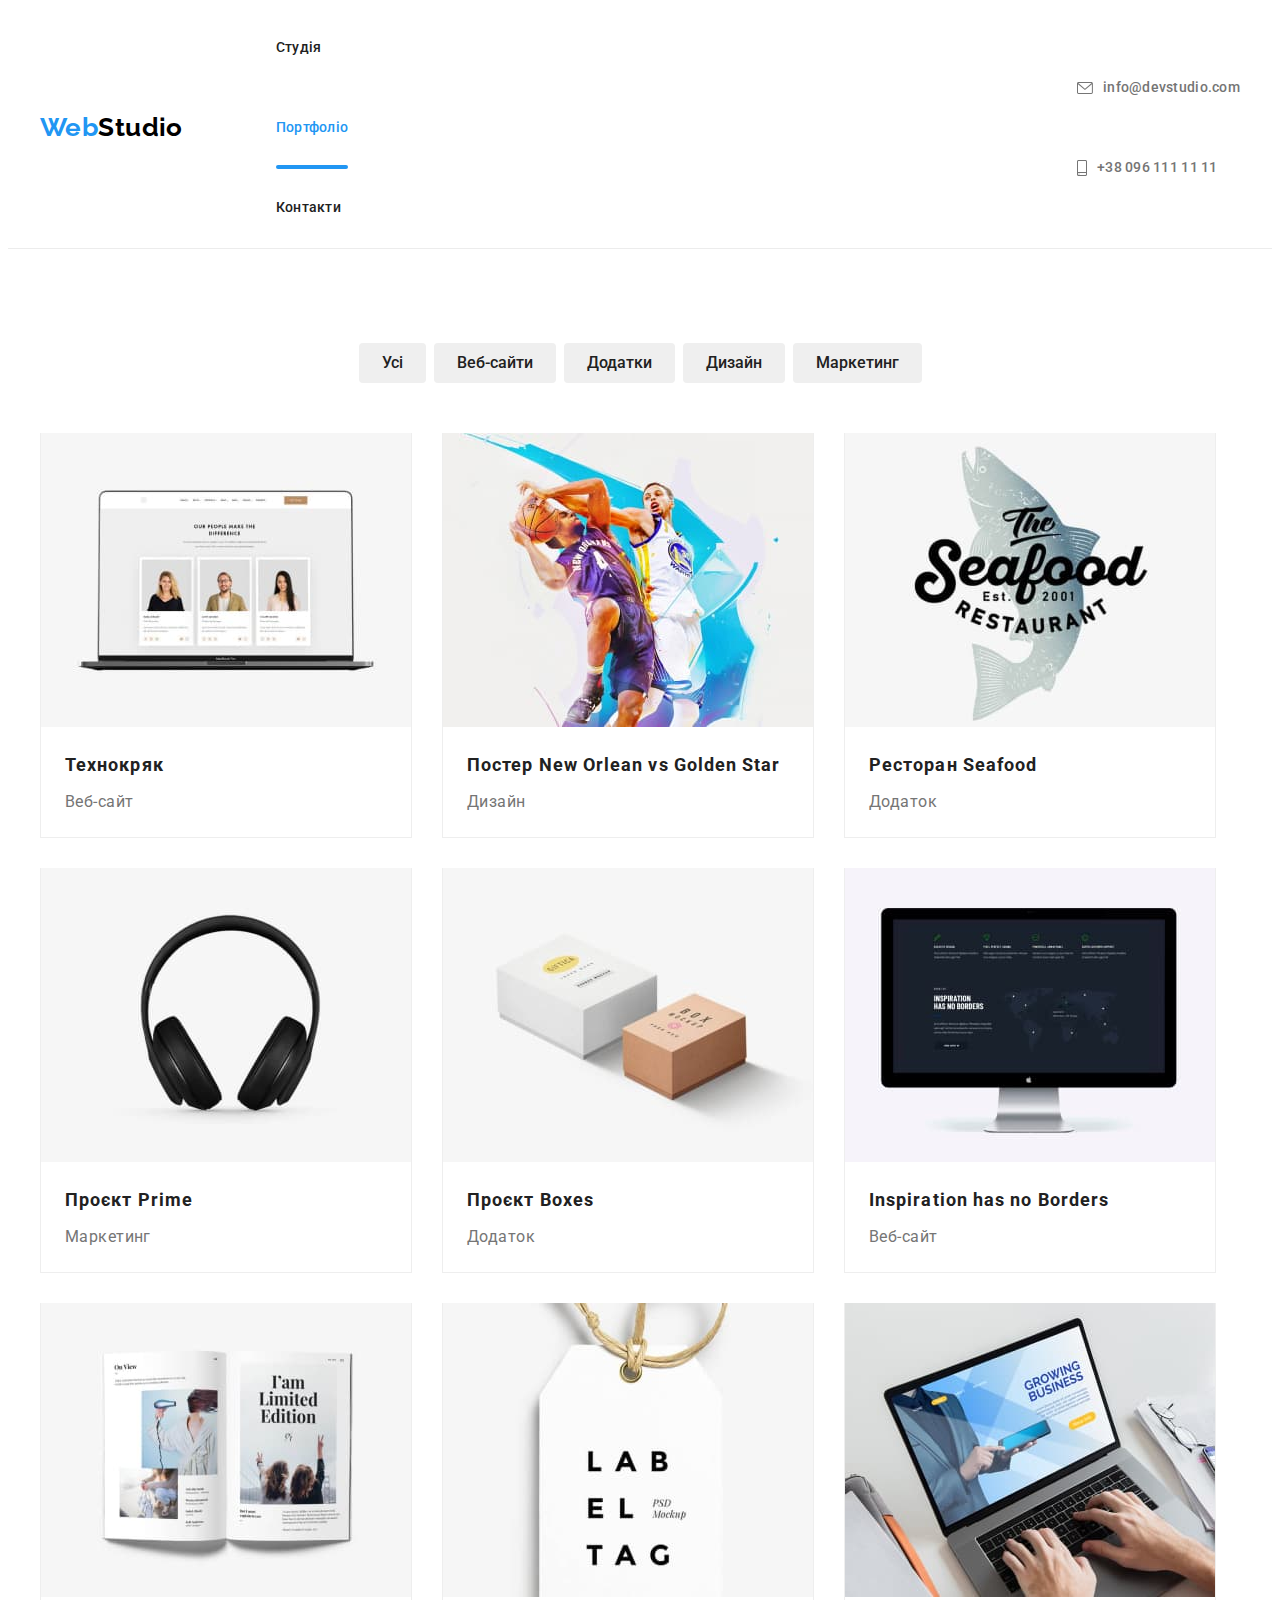
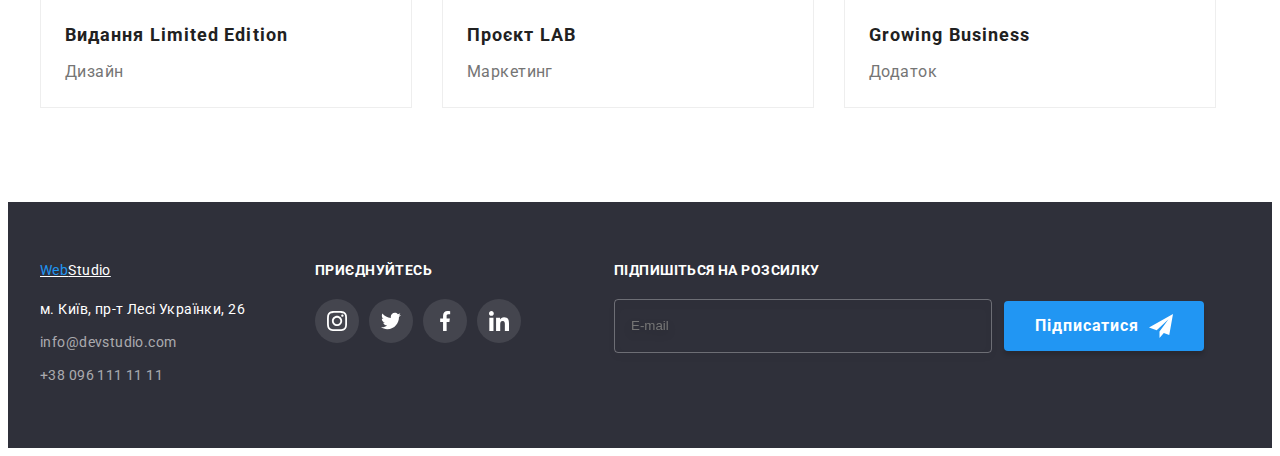
==== portfolio.html @ 40379a73 "Додає зміни" ====
<!DOCTYPE html>
<html lang="uk">
<head>
    <meta charset="UTF-8">
    <meta http-equiv="X-UA-Compatible" content="IE=edge">
    <meta name="viewport" content="width=device-width, initial-scale=1.0">
    <title>Portfolio</title>
    <link rel="preconnect" href="https://fonts.googleapis.com">
    <link rel="preconnect" href="https://fonts.gstatic.com" crossorigin>
    <link href="https://fonts.googleapis.com/css2?family=Raleway:wght@700&family=Roboto:wght@400;500;700;900&display=swap" rel="stylesheet">
    <link
      rel="stylesheet"
      href="https://cdnjs.cloudflare.com/ajax/libs/modern-normalize/1.1.0/modern-normalize.min.css"
      integrity="sha512-wpPYUAdjBVSE4KJnH1VR1HeZfpl1ub8YT/NKx4PuQ5NmX2tKuGu6U/JRp5y+Y8XG2tV+wKQpNHVUX03MfMFn9Q=="
      crossorigin="anonymous"
      referrerpolicy="no-referrer"
    />
    <link rel="stylesheet" href="./css/main.min.css">
</head>
<body>
    
    <header class="header">
      <div class="container header__container">
        <a class="logo header__logo" href="./index.html"><span>Web</span>Studio</a>
        <nav class="navigation">
          <ul class="menu">
            <li class="menu__item"><a class="menu__link" href="./index.html">Студія</a></li>
            <li class="menu__item">
              <a class="menu__link current" href="./portfolio.html">Портфоліо</a>
            </li>
            <li class="menu__item"><a class="menu__link" href="#">Контакти</a></li>
          </ul>
        </nav>
        <ul class="menu">
          <li class="menu__item">
            <a
              class="menu__link menu__color"
              href="mailto:info@devstudio.com"
            >
              <svg class="menu__img" width="16" height="12">
                <use href="./images/icons.svg#icon-envelope"></use>
              </svg>
              info@devstudio.com
            </a>
          </li>
          <li class="menu__item">
            <a
              class="menu__link menu__color"
              href="tel:+380961111111"
            >
              <svg class="menu__img" width="10" height="16">
                <use href="./images/icons.svg#icon-smartphone"></use>
              </svg>
              +38 096 111 11 11</a
            >
          </li>
        </ul>
      </div>
    </header>

    <main>
        <section class="examples section">
            <div class="container">
                <h1 class="hide">Приклади робіт</h1>
                    <ul class="examples-list examples-container">
                        <li class="item"> <button type="button" class="examples-btn">Усі</button></li>
                        <li class="item" > <button type="button" class="examples-btn">Веб-сайти</button></li>
                        <li class="item"> <button type="button" class="examples-btn">Додатки</button></li>
                        <li class="item"> <button type="button" class="examples-btn">Дизайн</button></li>
                        <li class="item"> <button type="button" class="examples-btn">Маркетинг</button></li>
                    </ul>
                    <ul class="examples-list examples-photo">
                        <li class="examples-item">
                            <a href="" class="examples-link">
                                <div class="examples-top-wrap">
                                  <img class="examples-img" src="./images/vebsites.jpg" 
                                  width="370" 
                                  alt="Технокряк">
                                  <p class="examples-top-text">Ресурс пропонує комплексні пропозиції з різним рівнем функціоналу та сервісів. Все це дозволить відвідувачу отримати вичерпні відомості про компанію чи приватну особу.</p>
                                </div>
                                <div class="examples-text">
                                    <h2 class="examples-title">Технокряк</h2>
                                    <p class="examples-uptitle">Веб-сайт</p>
                                </div>
                            </a>
                        </li>
                        <li class="examples-item">
                            <a href="" class="examples-link">
                                <div class="examples-top-wrap">
                                  <img class="examples-img" src="./images/basketbool.jpg" 
                                  width="370" 
                                  alt="Постер New Orlean vs Golden Star">
                                  <p class="examples-top-text">Ресурс пропонує комплексні пропозиції з різним рівнем функціоналу та сервісів. Все це дозволить відвідувачу отримати вичерпні відомості про компанію чи приватну особу.</p>
                                </div>
                                <div class="examples-text">
                                    <h2 class="examples-title">Постер New Orlean vs Golden Star</h2>
                                    <p class="examples-uptitle">Дизайн</p>
                                </div>
                            </a>
                        </li>
                        <li class="examples-item">
                            <a href="" class="examples-link">
                                <div class="examples-top-wrap">
                                  <img class="examples-img" src="./images/restorant.jpg" 
                                  width="370"
                                  alt="Ресторан Seafood">
                                  <p class="examples-top-text">Ресурс пропонує комплексні пропозиції з різним рівнем функціоналу та сервісів. Все це дозволить відвідувачу отримати вичерпні відомості про компанію чи приватну особу.</p>
                                </div>
                                <div class="examples-text">
                                    <h2 class="examples-title">Ресторан Seafood</h2>
                                    <p class="examples-uptitle">Додаток</p>
                                </div>
                            </a>
                        </li>
                        <li class="examples-item">
                            <div class="examples-top-wrap">
                              <a href="" class="examples-link">
                                  <img class="examples-img" src="./images/prime.jpg" 
                                  width="370"
                                  alt="Проєкт Prime">
                                  <p class="examples-top-text">Ресурс пропонує комплексні пропозиції з різним рівнем функціоналу та сервісів. Все це дозволить відвідувачу отримати вичерпні відомості про компанію чи приватну особу.</p>
                            </div>
                                <div class="examples-text">
                                    <h2 class="examples-title">Проєкт Prime</h2>
                                    <p class="examples-uptitle">Маркетинг</p>
                                </div>
                            </a>
                        </li>
                        <li class="examples-item">
                            <a href="" class="examples-link">
                                <div class="examples-top-wrap">
                                  <img class="examples-img" src="./images/boxes.jpg"
                                  width="370" 
                                  alt="Проєкт Boxes">
                                  <p class="examples-top-text">Ресурс пропонує комплексні пропозиції з різним рівнем функціоналу та сервісів. Все це дозволить відвідувачу отримати вичерпні відомості про компанію чи приватну особу.</p>
                                </div>
                                <div class="examples-text">
                                    <h2 class="examples-title">Проєкт Boxes</h2>
                                    <p class="examples-uptitle">Додаток</p>
                                </div>
                            </a>
                        </li>
                        <li class="examples-item">
                            <a href="" class="examples-link">
                                <div class="examples-top-wrap">
                                  <img class="examples-img" src="./images/inspiration.jpg" 
                                  width="370"
                                  alt="Inspiration has no Borders">
                                  <p class="examples-top-text">Ресурс пропонує комплексні пропозиції з різним рівнем функціоналу та сервісів. Все це дозволить відвідувачу отримати вичерпні відомості про компанію чи приватну особу.</p>
                                </div>
                                <div class="examples-text">
                                    <h2 class="examples-title">Inspiration has no Borders</h2>
                                    <p class="examples-uptitle">Веб-сайт</p>
                                </div>
                            </a>
                        </li>
                        <li class="examples-item">
                            <a href="" class="examples-link">
                                <div class="examples-top-wrap">
                                  <img class="examples-img" src="./images/limited.jpg" 
                                  width="370"
                                  alt="Видання Limited Edition">
                                  <p class="examples-top-text">Ресурс пропонує комплексні пропозиції з різним рівнем функціоналу та сервісів. Все це дозволить відвідувачу отримати вичерпні відомості про компанію чи приватну особу.</p>
                                </div>
                                <div class="examples-text">
                                    <h2 class="examples-title">Видання Limited Edition</h2>
                                    <p class="examples-uptitle">Дизайн</p>
                                </div>
                            </a href="" class="examples-link">
                        </li>
                        <li class="examples-item">
                            <a href="" class="examples-link">
                                <div class="examples-top-wrap">
                                  <img class="examples-img" src="./images/lab.jpg" 
                                  width="370"
                                  alt="Проєкт LAB">
                                  <p class="examples-top-text">Ресурс пропонує комплексні пропозиції з різним рівнем функціоналу та сервісів. Все це дозволить відвідувачу отримати вичерпні відомості про компанію чи приватну особу.</p>
                                </div>
                                <div class="examples-text">
                                    <h2 class="examples-title">Проєкт LAB</h2>
                                    <p class="examples-uptitle">Маркетинг</p>
                                </div>
                            </a href="" class="examples-link">
                        </li>
                        <li class="examples-item">
                            <a href="" class="examples-link">
                                <div class="examples-top-wrap">
                                  <img class="examples-img" src="./images/business.jpg" 
                                  width="370"
                                  alt="Growing Business">
                                  <p class="examples-top-text">Ресурс пропонує комплексні пропозиції з різним рівнем функціоналу та сервісів. Все це дозволить відвідувачу отримати вичерпні відомості про компанію чи приватну особу.</p>
                                </div>
                                <div class="examples-text">
                                    <h2 class="examples-title">Growing Business</h2>
                                    <p class="examples-uptitle">Додаток</p>
                                </div>
                            </a href="" class="examples-link">
                        </li>
                    </ul>
            </div>
        </section>

    </main>

    <footer class="contacts">
      <div class="container contacts-container">
        <address class="contacts-adress">
          <a class="logo logo-contacts" href="/"><span>Web</span>Studio</a>
          <ul class="contacts-list">
            <li class="contacts-item">
              <a
                class="contacts-link contacts-link-color"
                href="https://goo.gl/maps/yUzkfL2kxYzRi2p29"
                target="_blank"
                rel="noopener noreferrer"
                >м. Київ, пр-т Лесі Українки, 26</a
              >
            </li>
            <li class="contacts-item">
              <a class="contacts-link" href="mailto:info@devstudio.com"
                >info@devstudio.com</a
              >
            </li>
            <li class="contacts-item">
              <a class="contacts-link" href="tel:+380961111111"
                >+38 096 111 11 11</a
              >
            </li>
          </ul>
        </address>

        <div class="footer-conteiner">
          <p class="footer-text">приєднуйтесь</p>
          <ul class="footer-soc-list">
            <li class="footer-soc-item">
              <a class="footer-soc-link" href="#">
                <svg class="footer-soc-icon" width="20" height="20">
                  <use href="./images/icons.svg#icon-instagram"></use>
                </svg>
              </a>
            </li>
            <li class="footer-soc-item">
              <a class="footer-soc-link" href="#">
                <svg class="footer-soc-icon" width="20" height="20">
                  <use href="./images/icons.svg#icon-twitter"></use>
                </svg>
              </a>
            </li>
            <li class="footer-soc-item">
              <a class="footer-soc-link" href="#">
                <svg class="footer-soc-icon" width="20" height="20">
                  <use href="./images/icons.svg#icon-facebook"></use>
                </svg>
              </a>
            </li>
            <li class="footer-soc-item">
              <a class="footer-soc-link" href="#">
                <svg class="footer-soc-icon" width="20" height="20">
                  <use href="./images/icons.svg#icon-linkedin"></use>
                </svg>
              </a>
            </li>
          </ul>
        </div>
        <div class="footer-field">
          <p class="footer-text">Підпишіться на розсилку</p>
          <form class="footer-form">
            <input
              type="email"
              name="email"
              placeholder="E-mail"
              class="footer-reset"
            />
            <button type="submit" class="footer-btn">
              Підписатися
              <svg class="footer-form-icon" width="24" height="24">
                <use href="./images/icons.svg#icon-send"></use>
              </svg>
            </button>
          </form>
        </div>
      </div>
    </footer>
</body>
</html>
---- css/main.min.css ----
:root{--color-blue: #2196f3;--color-white: #ffffff;--color-title: #212121;--color-uptitle: #757575;--color-logo: #000000;--color-icon: #afb1b8;--transformation: cubic-bezier(0.4, 0, 0.2, 1)}h1,h2,h3,h4,h5,h6,p{margin:0}ul{list-style:none;margin:0;padding:0}img{display:block;max-width:100%;height:auto}.hide{border:0;clip:rect(1px, 1px, 1px, 1px);-webkit-clip-path:inset(50%);clip-path:inset(50%);height:1px;margin:-1px;overflow:hidden;padding:0;position:absolute;width:1px;word-wrap:normal !important}.container{width:100%;padding-left:15px;padding-right:15px;margin:0 auto}@media screen and (min-width: 480px){.container{max-width:480px}}@media screen and (min-width: 768px){.container{max-width:768px}}@media screen and (min-width: 1200px){.container{max-width:1200px}}body{font-family:"Roboto",sans-serif;font-size:14px;letter-spacing:.03em;color:var(--color-uptitle);background-color:#fff}.section{padding-top:60px;padding-bottom:60px}@media screen and (min-width: 1200px){.section{padding-top:94px;padding-bottom:94px}}.no-scroll{overflow:hidden}.backdrop{position:fixed;top:0;width:100%;height:100%;background-color:rgba(47,48,58,.4);-webkit-transition:opacity 400ms var(--transformation),visibility 300ms var(--transformation);transition:opacity 400ms var(--transformation),visibility 300ms var(--transformation)}.modal{width:450px;min-height:609px;background-color:var(--color-white);border-radius:4px;position:absolute;top:50%;left:50%;-webkit-transform:translate(-50%, -50%) rotate(0);transform:translate(-50%, -50%) rotate(0);-webkit-transition:border-radius 300ms var(--transformation),-webkit-transform 300ms var(--transformation);transition:border-radius 300ms var(--transformation),-webkit-transform 300ms var(--transformation);transition:transform 300ms var(--transformation),border-radius 300ms var(--transformation);transition:transform 300ms var(--transformation),border-radius 300ms var(--transformation),-webkit-transform 300ms var(--transformation);padding:40px}@media screen and (min-width: 1200px){.modal{width:528px;min-height:581px}}.backdrop.is-hidden .modal{-webkit-transform:translate(-50%, -50%) rotate(-90deg);transform:translate(-50%, -50%) rotate(-90deg);border-radius:50%}.modal-clouse{padding:0;position:absolute;display:-webkit-box;display:-ms-flexbox;display:flex;right:10px;top:10px;width:30px;height:30px;border:1px solid rgba(0,0,0,.1);border-radius:50%;cursor:pointer;-webkit-box-align:center;-ms-flex-align:center;align-items:center;-webkit-box-pack:center;-ms-flex-pack:center;justify-content:center;background-color:rgba(0,0,0,0)}.is-hidden{opacity:0;visibility:hidden;pointer-events:none}.modal-title{font-weight:700;font-size:20px;line-height:1.15;text-align:center;letter-spacing:.03em;color:var(--color-title);margin-bottom:12px}.input-label{display:block;font-size:12px;line-height:1.17;letter-spacing:.01em;color:var(--color-uptitle);margin-bottom:4px}.input-wrapper{position:relative;margin-bottom:10px}.modal-input{width:100%;height:40px;border:1px solid rgba(33,33,33,.2);border-radius:4px;background-color:rgba(0,0,0,0);padding-left:42px;outline:rgba(0,0,0,0)}.modal-input:focus{border-color:var(--color-blue)}.modal-input:focus+.input-icon{fill:var(--color-blue)}.input-icon{position:absolute;left:12px;-webkit-transform:translateY(50%);transform:translateY(50%)}.modal-coment{width:100%;height:120px;border:1px solid rgba(33,33,33,.2);border-radius:4px;resize:none;outline:rgba(0,0,0,0);margin-bottom:20px;padding:12px 16px}.modal-input::-webkit-input-placeholder{font-size:12px;line-height:1.17;letter-spacing:.01em;color:rgba(117,117,117,.5)}.modal-input::-moz-placeholder{font-size:12px;line-height:1.17;letter-spacing:.01em;color:rgba(117,117,117,.5)}.modal-input:-ms-input-placeholder{font-size:12px;line-height:1.17;letter-spacing:.01em;color:rgba(117,117,117,.5)}.modal-input::-ms-input-placeholder{font-size:12px;line-height:1.17;letter-spacing:.01em;color:rgba(117,117,117,.5)}.modal-input::placeholder{font-size:12px;line-height:1.17;letter-spacing:.01em;color:rgba(117,117,117,.5)}.modal-coment:focus{border-color:var(--color-blue)}.check-wrap{margin-bottom:30px}.check-text{font-weight:400;font-size:12px;line-height:1.1666666667;letter-spacing:.03em;color:var(--color-uptitle);display:-webkit-box;display:-ms-flexbox;display:flex;-webkit-box-align:center;-ms-flex-align:center;align-items:center;-webkit-box-pack:center;-ms-flex-pack:center;justify-content:center}@media screen and (min-width: 768px){.check-text{font-size:14px;line-height:1.7142857143}}.check-link{color:var(--color-blue);position:relative;padding-left:7px}.check-link::after{content:"";width:100%;height:1px;border-radius:2px;background-color:var(--color-blue);display:block;position:absolute;bottom:3px}.check-text span{width:16px;height:15px;border:2px solid var(--color-title);border-radius:2px;margin-right:7px;fill:rgba(0,0,0,0);display:-webkit-box;display:-ms-flexbox;display:flex;-webkit-box-align:center;-ms-flex-align:center;align-items:center;-webkit-box-pack:center;-ms-flex-pack:center;justify-content:center;-webkit-transition:fill 250ms var(--transformation),background-color 250ms var(--transformation),border-color 250ms var(--transformation);transition:fill 250ms var(--transformation),background-color 250ms var(--transformation),border-color 250ms var(--transformation)}.modal-check:checked+.check-text span{background-color:var(--color-blue);border:none;fill:var(--color-white)}.modal-check:focus+.check-text span{border-color:var(--color-blue)}.modal-btn{min-width:200px;height:50px;background-color:var(--color-blue);-webkit-box-shadow:0px 4px 4px rgba(0,0,0,.15);box-shadow:0px 4px 4px rgba(0,0,0,.15);border-radius:4px;color:var(--color-white);border:1px solid rgba(0,0,0,0);font-family:inherit;font-weight:700;font-size:16px;line-height:1.88;text-align:center;letter-spacing:.06em;outline:rgba(0,0,0,0);margin-left:85px}@media screen and (min-width: 768px){.modal-btn{margin-left:124px}}.header{border-bottom:1px solid #ececec}.header__container{display:-webkit-box;display:-ms-flexbox;display:flex;-webkit-box-align:center;-ms-flex-align:center;align-items:center}.navigation{margin-right:auto}.header__logo{text-decoration:none;list-style:none;font-family:"Raleway";font-weight:700;font-size:26px;line-height:1.19;color:var(--color-logo);margin-right:93px;padding-top:16px;padding-bottom:16px}.logo span{color:var(--color-blue)}.menu{list-style:none;gap:50px}@media screen and (max-width: 767px){.menu{display:none}}.menu__link{display:-webkit-box;display:-ms-flexbox;display:flex;-webkit-box-align:center;-ms-flex-align:center;align-items:center;padding-top:32px;padding-bottom:32px;font-weight:500;line-height:1.14;letter-spacing:.02em;text-decoration:none;color:var(--color-title);-webkit-transition:color 250ms var(--transformation);transition:color 250ms var(--transformation);position:relative}.current::after{content:"";display:block;width:100%;height:4px;background-color:var(--color-blue);border-radius:2px;position:absolute;bottom:-1px}.current{color:var(--color-blue)}.menu__color{color:var(--color-uptitle)}.menu__link:hover,.menu__link:focus{color:var(--color-blue)}.menu__img{margin-right:10px;fill:currentColor}.menu-mobile{position:fixed;top:0;left:0;z-index:1;width:100vw;height:100vh;background-color:#fff;padding-left:40px;padding-top:48px;padding-bottom:48px}.menu-mobile>.container{height:100%;display:-webkit-box;display:-ms-flexbox;display:flex;-webkit-box-orient:vertical;-webkit-box-direction:normal;-ms-flex-direction:column;flex-direction:column;-webkit-box-pack:justify;-ms-flex-pack:justify;justify-content:space-between;overflow:auto}@media screen and (min-width: 768px){.menu-mobile{display:none}}.menu-open-btn{width:40px;height:40px;border:1px solid rgba(0,0,0,0);cursor:pointer;background-color:rgba(0,0,0,0);display:-webkit-box;display:-ms-flexbox;display:flex;-webkit-box-align:center;-ms-flex-align:center;align-items:center;-webkit-box-pack:center;-ms-flex-pack:center;justify-content:center}@media screen and (min-width: 768px){.menu-open-btn{display:none}}.menu-close-btn{position:absolute;top:10px;right:15px;width:40px;height:40px;border:1px solid rgba(0,0,0,0);cursor:pointer;background-color:rgba(0,0,0,0);display:-webkit-box;display:-ms-flexbox;display:flex;-webkit-box-align:center;-ms-flex-align:center;align-items:center;-webkit-box-pack:center;-ms-flex-pack:center;justify-content:center;margin-left:auto}.menu-mob{margin-bottom:306px}.menu-mob__item:not(:last-child){margin-bottom:32px}.menu-mob__link{font-weight:500;font-size:40px;line-height:1.175;letter-spacing:.02em;color:#212121;text-decoration:none}.cont-mob{margin-bottom:64px}.cont-mob__item:not(:last-child){margin-bottom:32px}.cont-mob__link{font-weight:500;font-size:24px;line-height:1.1666666667;letter-spacing:.02em;color:#757575;text-decoration:none}.mob-soc{display:-webkit-box;display:-ms-flexbox;display:flex;gap:20px;position:relative}.mob-soc-item:not(:last-child) ::after{content:"";position:absolute;width:22px;height:1px;background-color:rgba(33,33,33,.2);-webkit-transform:rotate(90deg);transform:rotate(90deg);bottom:10px}.mob-soc-link{font-weight:500;font-size:18px;line-height:1.2222222222;letter-spacing:.02em;color:var(--color-blue);text-decoration:none}.hero{background-color:#505158;background-image:-webkit-gradient(linear, left top, left bottom, from(rgba(47, 48, 58, 0.4)), to(rgba(47, 48, 58, 0.4))),url(../../images/Header-mob.jpg);background-image:linear-gradient(rgba(47, 48, 58, 0.4), rgba(47, 48, 58, 0.4)),url(../../images/Header-mob.jpg);background-repeat:no-repeat;background-position:center;background-size:cover;text-align:center;padding:118px 60px}@media(min-device-pixel-ratio: 2),(-webkit-min-device-pixel-ratio: 2),(min-resolution: 192dpi),(min-resolution: 2dppx){.hero{background-image:-webkit-gradient(linear, left top, left bottom, from(rgba(47, 48, 58, 0.4)), to(rgba(47, 48, 58, 0.4))),url(../../images/Header-mob-2x.jpg);background-image:linear-gradient(rgba(47, 48, 58, 0.4), rgba(47, 48, 58, 0.4)),url(../../images/Header-mob-2x.jpg)}}@media screen and (min-width: 480){.hero{background-image:-webkit-gradient(linear, left top, left bottom, from(rgba(47, 48, 58, 0.4)), to(rgba(47, 48, 58, 0.4))),url(../../images/header-tab.jpg);background-image:linear-gradient(rgba(47, 48, 58, 0.4), rgba(47, 48, 58, 0.4)),url(../../images/header-tab.jpg)}}@media screen and (min-width: 480)and (min-device-pixel-ratio: 2),screen and (min-width: 480)and (-webkit-min-device-pixel-ratio: 2),screen and (min-width: 480)and (min-resolution: 192dpi),screen and (min-width: 480)and (min-resolution: 2dppx){.hero{background-image:-webkit-gradient(linear, left top, left bottom, from(rgba(47, 48, 58, 0.4)), to(rgba(47, 48, 58, 0.4))),url(../../images/Header-tab-2x.jpg);background-image:linear-gradient(rgba(47, 48, 58, 0.4), rgba(47, 48, 58, 0.4)),url(../../images/Header-tab-2x.jpg)}}@media screen and (min-width: 768px){.hero{padding:118px 204px;background-image:-webkit-gradient(linear, left top, left bottom, from(rgba(47, 48, 58, 0.4)), to(rgba(47, 48, 58, 0.4))),url(../../images/comand.jpg);background-image:linear-gradient(rgba(47, 48, 58, 0.4), rgba(47, 48, 58, 0.4)),url(../../images/comand.jpg)}}@media screen and (min-width: 768px)and (min-device-pixel-ratio: 2),screen and (min-width: 768px)and (-webkit-min-device-pixel-ratio: 2),screen and (min-width: 768px)and (min-resolution: 192dpi),screen and (min-width: 768px)and (min-resolution: 2dppx){.hero{background-image:-webkit-gradient(linear, left top, left bottom, from(rgba(47, 48, 58, 0.4)), to(rgba(47, 48, 58, 0.4))),url(../../images/comand-2x.jpg);background-image:linear-gradient(rgba(47, 48, 58, 0.4), rgba(47, 48, 58, 0.4)),url(../../images/comand-2x.jpg)}}@media screen and (min-width: 1200px){.hero{padding-top:200px;padding-bottom:200px}}.hero__title{margin:auto;margin-bottom:30px;max-width:696px;font-weight:900;font-size:26px;line-height:1.62;letter-spacing:.06em;color:var(--color-white);text-transform:uppercase}@media screen and (min-width: 1200px){.hero__title{font-size:44px;line-height:1.36}}.hero__btn{display:inline-block;min-width:216px;border-radius:4px;border:1px solid rgba(0,0,0,0);-webkit-box-shadow:0px 4px 4px rgba(0,0,0,.25);box-shadow:0px 4px 4px rgba(0,0,0,.25);padding:10px 32px;font-family:inherit;font-weight:700;font-size:16px;line-height:1.88;text-align:center;letter-spacing:.06em;cursor:pointer;background-color:var(--color-blue);color:var(--color-white)}.benefits{display:block}.benefits__list{display:-webkit-box;display:-ms-flexbox;display:flex;-ms-flex-wrap:wrap;flex-wrap:wrap;gap:30px}.benefits__item{width:100%}@media screen and (min-width: 768px){.benefits__item{width:calc((100% - 30px)/2)}}@media screen and (min-width: 1200px){.benefits__item{width:calc((100% - 90px)/4)}}.benefits__block{width:100%;height:120px;background-color:#f5f4fa;border-radius:4px;-webkit-box-align:center;-ms-flex-align:center;align-items:center;-webkit-box-pack:center;-ms-flex-pack:center;justify-content:center;display:-webkit-box;display:-ms-flexbox;display:flex;gap:30px;margin-bottom:30px}.benefits__title{font-size:14px;margin-bottom:10px;font-weight:700;line-height:1.14;color:var(--color-title)}@media screen and (max-width: 767px){.benefits__title{text-align:center}}.benefits__uptitle{line-height:1.71}.work{padding-top:0}@media screen and (max-width: 1199px){.work{display:none}}.work__title{margin-bottom:50px;font-weight:700;font-size:36px;line-height:1.17;text-align:center;color:var(--color-title)}.work__list{display:-webkit-box;display:-ms-flexbox;display:flex;gap:30px}.wrap{position:relative}.wrap__text{position:absolute;background-color:rgba(47,48,58,.8);height:70px;width:100%;bottom:0;font-weight:700;font-size:14px;line-height:1.14;letter-spacing:.03em;text-transform:uppercase;color:var(--color-white);display:-webkit-box;display:-ms-flexbox;display:flex;-webkit-box-align:center;-ms-flex-align:center;align-items:center;-webkit-box-pack:center;-ms-flex-pack:center;justify-content:center}.team{background-color:#f5f4fa}.team-title{margin-bottom:30px;font-weight:700;font-size:36px;line-height:1.17;text-align:center;color:var(--color-title)}@media screen and (min-width: 1200px){.team-title{margin-bottom:50px}}.team-list{display:-webkit-box;display:-ms-flexbox;display:flex;-ms-flex-wrap:wrap;flex-wrap:wrap;gap:30px}.team-border{padding-top:30px;padding-bottom:24px}@media screen and (min-width: 1200px){.team-border{padding-bottom:30px}}.team-item{border-radius:4px;width:100%;border-radius:0px 0px 4px 4px;background:#fff;-webkit-box-shadow:0px 1px 3px rgba(0,0,0,.12),0px 1px 1px rgba(0,0,0,.14),0px 2px 1px rgba(0,0,0,.2);box-shadow:0px 1px 3px rgba(0,0,0,.12),0px 1px 1px rgba(0,0,0,.14),0px 2px 1px rgba(0,0,0,.2)}@media screen and (min-width: 768px){.team-item{width:calc((100% - 30px)/2)}}@media screen and (min-width: 1200px){.team-item{width:calc((100% - 90px)/4)}}.team-item-title{margin-bottom:10px;font-weight:500;font-size:16px;line-height:1.19;text-align:center;color:var(--color-title)}.team-item-uptitle{margin-bottom:16px;font-size:16px;line-height:1.19;text-align:center}.team-soc-list{display:-webkit-box;display:-ms-flexbox;display:flex;-webkit-box-align:center;-ms-flex-align:center;align-items:center;-webkit-box-pack:center;-ms-flex-pack:center;justify-content:center;gap:10px}.team-soc-item{width:44px;height:44px}.team-soc-link{weight:100%;height:100%;border-radius:50%;display:-webkit-box;display:-ms-flexbox;display:flex;-webkit-box-align:center;-ms-flex-align:center;align-items:center;-webkit-box-pack:center;-ms-flex-pack:center;justify-content:center;fill:var(--color-icon);-webkit-transition:fill 250ms var(--transformation),background-color 250ms var(--transformation);transition:fill 250ms var(--transformation),background-color 250ms var(--transformation)}.team-soc-link:hover,.team-soc-link:focus{background-color:var(--color-blue);fill:var(--color-white)}.client-title{margin-bottom:30px;font-weight:700;font-size:28px;line-height:1.18;text-align:center;letter-spacing:.03em;color:var(--color-title)}@media screen and (min-width: 1200px){.client-title{font-size:36px;line-height:1.17;margin-bottom:50px}}.client-list{display:-webkit-box;display:-ms-flexbox;display:flex;-ms-flex-wrap:wrap;flex-wrap:wrap;-webkit-box-align:center;-ms-flex-align:center;align-items:center;-webkit-box-pack:center;-ms-flex-pack:center;justify-content:center;gap:30px}.client-item{width:calc((100% - 30px)/2);height:92px}@media screen and (min-width: 768px){.client-item{width:calc((100% - 60px)/3)}}@media screen and (min-width: 1200px){.client-item{width:calc((100% - 150px)/6)}}.client-link{width:100%;height:100%;border-radius:4px;border:1px solid #afb1b8;display:-webkit-box;display:-ms-flexbox;display:flex;-webkit-box-align:center;-ms-flex-align:center;align-items:center;-webkit-box-pack:center;-ms-flex-pack:center;justify-content:center;fill:var(--color-icon);-webkit-transition:fill 250ms var(--transformation),border 250ms var(--transformation);transition:fill 250ms var(--transformation),border 250ms var(--transformation)}.client-link:hover,.client-link:focus{border:1px solid var(--color-blue);fill:var(--color-blue)}.contacts-container{display:-webkit-box;display:-ms-flexbox;display:flex;-webkit-box-align:baseline;-ms-flex-align:baseline;align-items:baseline}.contacts{background-color:#2f303a;padding-top:60px;padding-bottom:60px}.logo-contacts{color:var(--color-white);margin-bottom:20px;display:block}.contacts-adress{font-style:normal}.contacts-item{margin-bottom:9px}.contacts-item:last-child{margin-bottom:0}.contacts-link{line-height:1.71;text-decoration:none;color:rgba(255,255,255,.6);-webkit-transition:color 250ms var(--transformation);transition:color 250ms var(--transformation)}.contacts-link:hover,.contacts-link:focus{color:var(--color-blue)}.contacts-link-color{color:var(--color-white)}.footer-conteiner{margin-left:70px}.footer-text{margin-bottom:20px;font-weight:700;font-size:14px;line-height:1.14;letter-spacing:.03em;text-transform:uppercase;color:var(--color-white)}.footer-soc-list{display:-webkit-box;display:-ms-flexbox;display:flex;gap:10px}.footer-soc-item{width:44px;height:44px}.footer-soc-link{width:100%;height:100%;border-radius:50px;fill:var(--color-white);display:-webkit-box;display:-ms-flexbox;display:flex;-webkit-box-align:center;-ms-flex-align:center;align-items:center;-webkit-box-pack:center;-ms-flex-pack:center;justify-content:center;background-color:rgba(255,255,255,.1);-webkit-transition:background-color 250ms var(--transformation);transition:background-color 250ms var(--transformation)}.footer-soc-link:hover,.footer-soc-link:focus{background-color:var(--color-blue)}.footer-field{margin-left:93px}.footer-text{font-weight:700;font-size:14px;line-height:1.14;letter-spacing:.03em;text-transform:uppercase;color:var(--color-white);margin-bottom:20px}.footer-form{display:-webkit-box;display:-ms-flexbox;display:flex;-webkit-box-align:center;-ms-flex-align:center;align-items:center;-webkit-box-pack:center;-ms-flex-pack:center;justify-content:center}.footer-reset{width:358px;height:50px;border:1px solid rgba(255,255,255,.3);-webkit-filter:drop-shadow(0px 4px 4px rgba(0, 0, 0, 0.15));filter:drop-shadow(0px 4px 4px rgba(0, 0, 0, 0.15));border-radius:4px;margin-right:12px;background-color:rgba(0,0,0,0);padding-left:16px;color:var(--color-white)}.foter-reset::-webkit-input-placeholder{font-size:16px;line-height:1.25;letter-spacing:.03em;color:rgba(255,255,255,.6)}.foter-reset::-moz-placeholder{font-size:16px;line-height:1.25;letter-spacing:.03em;color:rgba(255,255,255,.6)}.foter-reset:-ms-input-placeholder{font-size:16px;line-height:1.25;letter-spacing:.03em;color:rgba(255,255,255,.6)}.foter-reset::-ms-input-placeholder{font-size:16px;line-height:1.25;letter-spacing:.03em;color:rgba(255,255,255,.6)}.foter-reset::placeholder{font-size:16px;line-height:1.25;letter-spacing:.03em;color:rgba(255,255,255,.6)}.footer-btn{min-width:200px;height:50px;border-radius:4px;background-color:var(--color-blue);border:1px solid rgba(0,0,0,0);cursor:pointer;-webkit-box-shadow:0px 4px 4px rgba(0,0,0,.15);box-shadow:0px 4px 4px rgba(0,0,0,.15);font-family:inherit;font-weight:700;font-size:16px;line-height:1.88;text-align:center;letter-spacing:.06em;color:var(--color-white);padding:10px 28px;display:-webkit-box;display:-ms-flexbox;display:flex;-webkit-box-align:center;-ms-flex-align:center;align-items:center;-webkit-box-pack:center;-ms-flex-pack:center;justify-content:center}.footer-form-icon{margin-left:10px}.examples{display:block}.examples-container{display:-webkit-box;display:-ms-flexbox;display:flex;gap:8px;-webkit-box-pack:center;-ms-flex-pack:center;justify-content:center;margin-bottom:50px}.examples-photo{display:-webkit-box;display:-ms-flexbox;display:flex;-ms-flex-wrap:wrap;flex-wrap:wrap;gap:30px}.examples-btn{display:inline-block;display:-webkit-box;display:-ms-flexbox;display:flex;padding:6px 22px;border-radius:4px;border:1px solid rgba(0,0,0,0);font-family:inherit;font-weight:500;font-size:16px;line-height:1.62;text-align:center;cursor:pointer;color:var(--color-title);-webkit-transition:color 250ms var(--transformation),background-color 250ms var(--transformation),-webkit-box-shadow 250ms var(--transformation);transition:color 250ms var(--transformation),background-color 250ms var(--transformation),-webkit-box-shadow 250ms var(--transformation);transition:color 250ms var(--transformation),background-color 250ms var(--transformation),box-shadow 250ms var(--transformation);transition:color 250ms var(--transformation),background-color 250ms var(--transformation),box-shadow 250ms var(--transformation),-webkit-box-shadow 250ms var(--transformation)}.examples-btn:hover,.examples-btn:focus{background-color:var(--color-blue);color:var(--color-white);-webkit-box-shadow:0px 3px 1px rgba(0,0,0,.1),0px 1px 2px rgba(0,0,0,.08),0px 2px 2px rgba(0,0,0,.12);box-shadow:0px 3px 1px rgba(0,0,0,.1),0px 1px 2px rgba(0,0,0,.08),0px 2px 2px rgba(0,0,0,.12)}.examples-item{-ms-flex-preferred-size:370px;flex-basis:370px;border-left:1px solid #eee;border-right:1px solid #eee;border-bottom:1px solid #eee}.examples-link{display:block;text-decoration:none;-webkit-transition:-webkit-box-shadow 250ms var(--transformation);transition:-webkit-box-shadow 250ms var(--transformation);transition:box-shadow 250ms var(--transformation);transition:box-shadow 250ms var(--transformation), -webkit-box-shadow 250ms var(--transformation)}.examples-link:hover,.examples-link:focus{-webkit-box-shadow:0px 1px 1px rgba(0,0,0,.12),0px 4px 4px rgba(0,0,0,.06),1px 4px 6px rgba(0,0,0,.16);box-shadow:0px 1px 1px rgba(0,0,0,.12),0px 4px 4px rgba(0,0,0,.06),1px 4px 6px rgba(0,0,0,.16)}.examples-top-wrap{position:relative;overflow:hidden}.examples-item:hover .examples-top-text{-webkit-transform:translateY(0);transform:translateY(0)}.examples-top-text{position:absolute;background-color:rgba(33,150,243,.9);color:var(--color-white);top:0;height:100%;font-size:18px;line-height:1.56;padding:63px 24px;-webkit-transform:translateY(100%);transform:translateY(100%);-webkit-transition:-webkit-transform 250ms var(--transformation);transition:-webkit-transform 250ms var(--transformation);transition:transform 250ms var(--transformation);transition:transform 250ms var(--transformation), -webkit-transform 250ms var(--transformation);overflow:auto}.examples-text{padding:20px 24px}.examples-title{margin-bottom:4px;font-weight:700;font-size:18px;line-height:2;letter-spacing:.06em;color:var(--color-title)}.examples-uptitle{font-size:16px;line-height:1.88;color:var(--color-uptitle)}/*# sourceMappingURL=main.min.css.map */
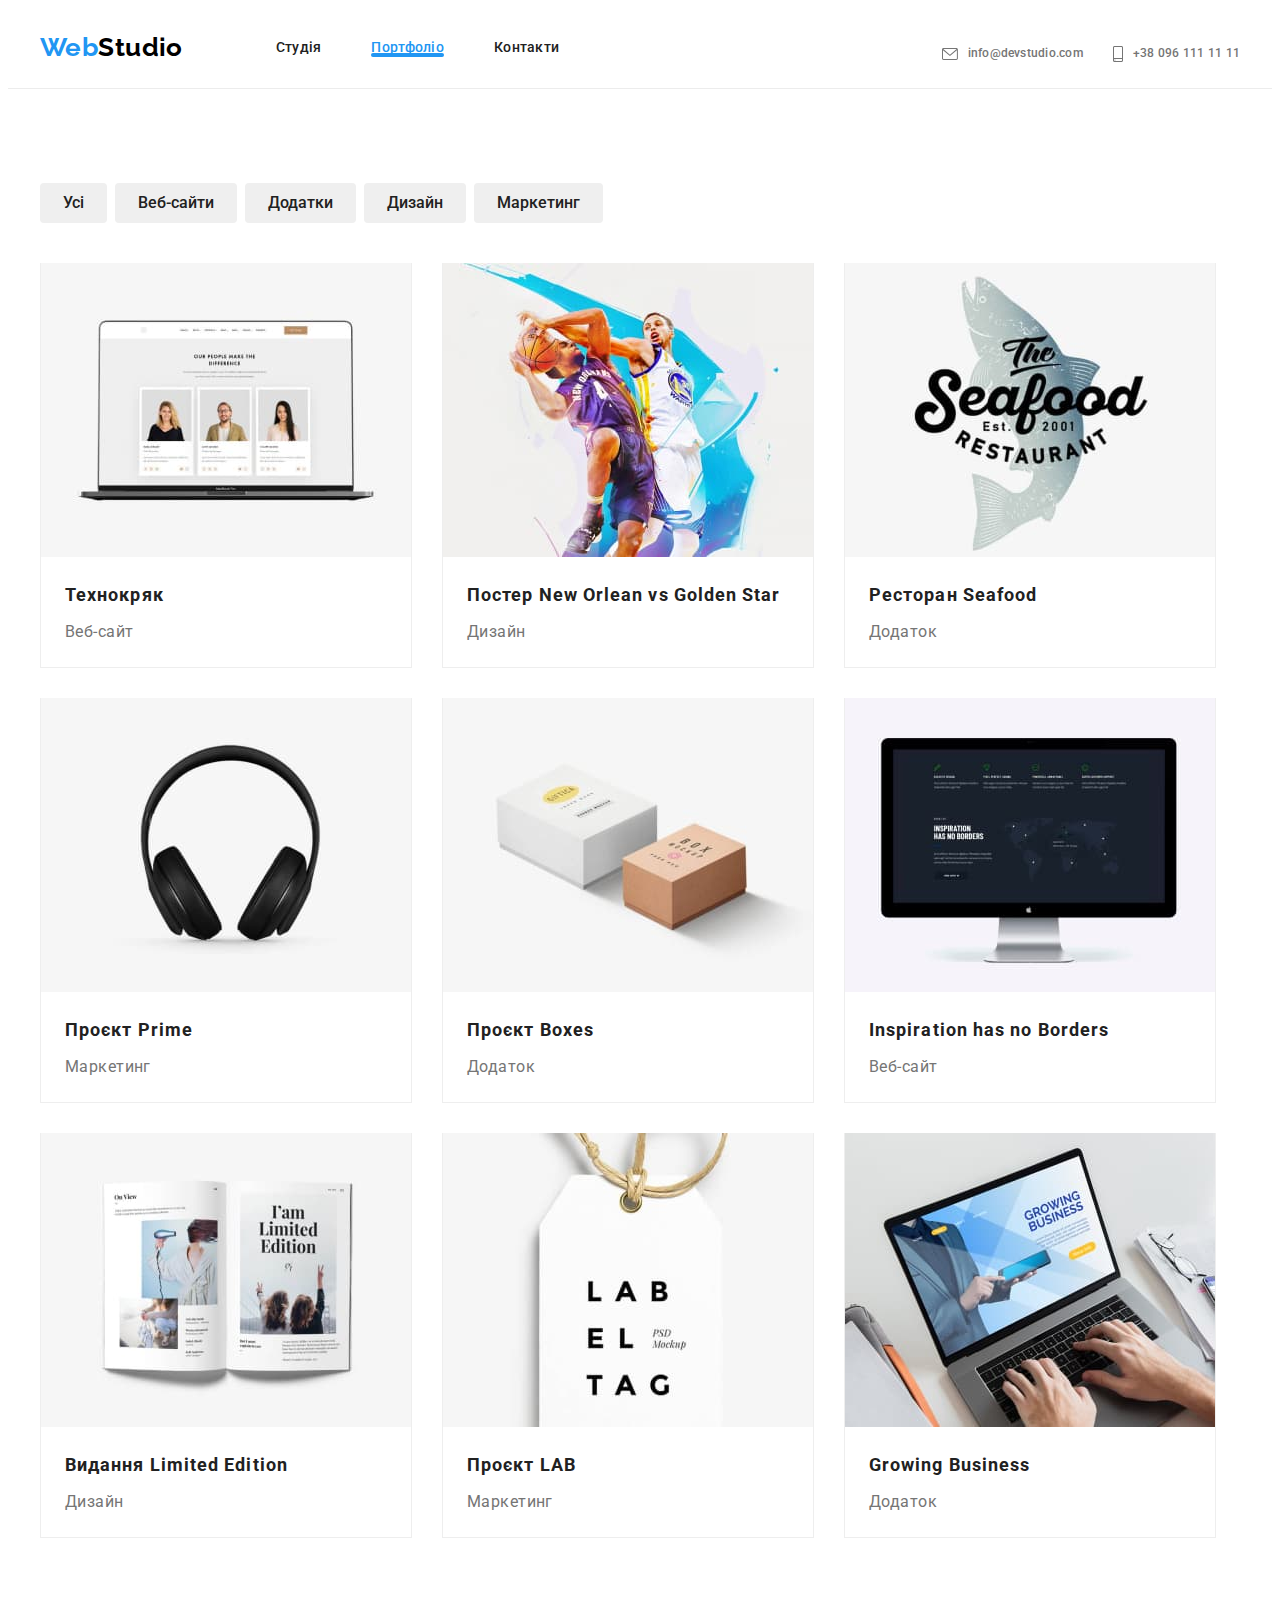
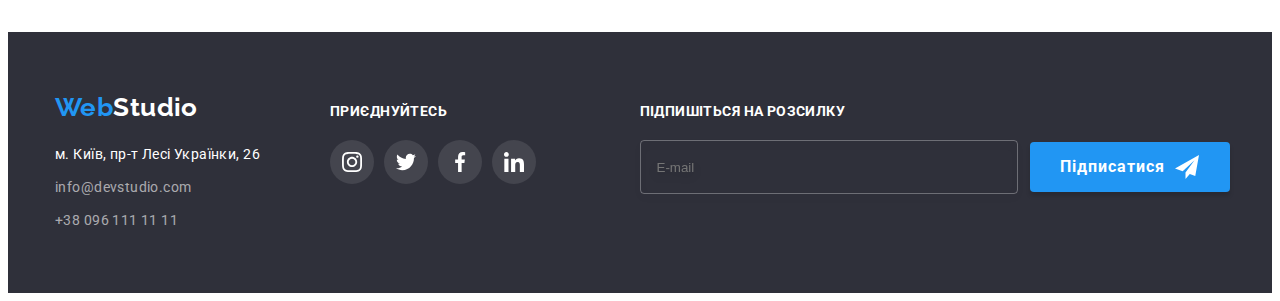
==== commit dfa36cb4: "Додає зміни" ====
--- a/portfolio.html
+++ b/portfolio.html
@@ -23,12 +23,12 @@
       <div class="container header__container">
         <a class="logo header__logo" href="./index.html"><span>Web</span>Studio</a>
         <nav class="navigation">
-          <ul class="menu">
-            <li class="menu__item"><a class="menu__link" href="./index.html">Студія</a></li>
-            <li class="menu__item">
-              <a class="menu__link current" href="./portfolio.html">Портфоліо</a>
-            </li>
-            <li class="menu__item"><a class="menu__link" href="#">Контакти</a></li>
+          <ul class="menu-nav">
+            <li class="menu-nav__item"><a class="menu-nav__link" href="./index.html">Студія</a></li>
+            <li class="menu-nav__item">
+              <a class="menu-nav__link current" href="./portfolio.html">Портфоліо</a>
+            </li>
+            <li class="menu-nav__item"><a class="menu-nav__link" href="#">Контакти</a></li>
           </ul>
         </nav>
         <ul class="menu">
@@ -55,7 +55,65 @@
             >
           </li>
         </ul>
+        <button type="button" class="menu-open-btn" data-menu-open>
+          <svg class="menu-open-icon" width="24" height="16">
+            <use href="./images/icons.svg#icon-menu_24px"></use>
+          </svg>
+        </button>
       </div>
+      <div class="menu-mobile is-hidden" data-menu>
+        <div class="container">
+          <button type="button" class="menu-close-btn" data-menu-close>
+            <svg class="menu-close-icon" width="20" height="20">
+              <use href="./images/icons.svg#icon-close_24px"></use>
+            </svg>
+          </button>
+          <ul class="menu-mob">
+            <li class="menu-mob__item">
+              <a class="menu-mob__link current" href="#">Студія</a>
+            </li>
+            <li class="menu-mob__item">
+              <a class="menu-mob__link" href="./portfolio.html">Портфоліо</a>
+            </li>
+            <li class="menu-mob__item">
+              <a class="menu-mob__link" href="#">Контакти</a>
+            </li>
+          </ul>
+  
+          <div class="cont-div">
+            <ul class="cont-mob">
+              <li class="cont-mob__item">
+                <a
+                  class="cont-mob__link cont-mob__color current"
+                  href="tel:+380961111111"
+                >
+                  +38 096 111 11 11</a>
+              </li>
+              <li class="cont-mob__item">
+                <a
+                  class="cont-mob__link cont-mob__color"
+                  href="mailto:info@devstudio.com"
+                >info@devstudio.com
+                </a>
+              </li class="cont-mob__item">
+          </div>
+          <div class="mob-div">
+            </ul>
+            <ul class="mob-soc">
+            <li class="mob-soc-item">
+              <a href="#" class="mob-soc-link">Instagram</a>
+            </li>
+            <li class="mob-soc-item">
+              <a href="#" class="mob-soc-link">Twitter</a>
+            </li>
+            <li class="mob-soc-item">
+              <a href="#" class="mob-soc-link">Facebook</a>
+            </li>
+            <li class="mob-soc-item">
+              <a href="#" class="mob-soc-link">LinkedIn</a>
+            </li>
+            </ul>
+        </div>
     </header>
 
     <main>
@@ -281,5 +339,6 @@
         </div>
       </div>
     </footer>
+    <script src="./js/menu.js"></script>
 </body>
 </html>--- a/css/main.min.css
+++ b/css/main.min.css
@@ -1 +1 @@
-:root{--color-blue: #2196f3;--color-white: #ffffff;--color-title: #212121;--color-uptitle: #757575;--color-logo: #000000;--color-icon: #afb1b8;--transformation: cubic-bezier(0.4, 0, 0.2, 1)}h1,h2,h3,h4,h5,h6,p{margin:0}ul{list-style:none;margin:0;padding:0}img{display:block;max-width:100%;height:auto}.hide{border:0;clip:rect(1px, 1px, 1px, 1px);-webkit-clip-path:inset(50%);clip-path:inset(50%);height:1px;margin:-1px;overflow:hidden;padding:0;position:absolute;width:1px;word-wrap:normal !important}.container{width:100%;padding-left:15px;padding-right:15px;margin:0 auto}@media screen and (min-width: 480px){.container{max-width:480px}}@media screen and (min-width: 768px){.container{max-width:768px}}@media screen and (min-width: 1200px){.container{max-width:1200px}}body{font-family:"Roboto",sans-serif;font-size:14px;letter-spacing:.03em;color:var(--color-uptitle);background-color:#fff}.section{padding-top:60px;padding-bottom:60px}@media screen and (min-width: 1200px){.section{padding-top:94px;padding-bottom:94px}}.no-scroll{overflow:hidden}.backdrop{position:fixed;top:0;width:100%;height:100%;background-color:rgba(47,48,58,.4);-webkit-transition:opacity 400ms var(--transformation),visibility 300ms var(--transformation);transition:opacity 400ms var(--transformation),visibility 300ms var(--transformation)}.modal{width:450px;min-height:609px;background-color:var(--color-white);border-radius:4px;position:absolute;top:50%;left:50%;-webkit-transform:translate(-50%, -50%) rotate(0);transform:translate(-50%, -50%) rotate(0);-webkit-transition:border-radius 300ms var(--transformation),-webkit-transform 300ms var(--transformation);transition:border-radius 300ms var(--transformation),-webkit-transform 300ms var(--transformation);transition:transform 300ms var(--transformation),border-radius 300ms var(--transformation);transition:transform 300ms var(--transformation),border-radius 300ms var(--transformation),-webkit-transform 300ms var(--transformation);padding:40px}@media screen and (min-width: 1200px){.modal{width:528px;min-height:581px}}.backdrop.is-hidden .modal{-webkit-transform:translate(-50%, -50%) rotate(-90deg);transform:translate(-50%, -50%) rotate(-90deg);border-radius:50%}.modal-clouse{padding:0;position:absolute;display:-webkit-box;display:-ms-flexbox;display:flex;right:10px;top:10px;width:30px;height:30px;border:1px solid rgba(0,0,0,.1);border-radius:50%;cursor:pointer;-webkit-box-align:center;-ms-flex-align:center;align-items:center;-webkit-box-pack:center;-ms-flex-pack:center;justify-content:center;background-color:rgba(0,0,0,0)}.is-hidden{opacity:0;visibility:hidden;pointer-events:none}.modal-title{font-weight:700;font-size:20px;line-height:1.15;text-align:center;letter-spacing:.03em;color:var(--color-title);margin-bottom:12px}.input-label{display:block;font-size:12px;line-height:1.17;letter-spacing:.01em;color:var(--color-uptitle);margin-bottom:4px}.input-wrapper{position:relative;margin-bottom:10px}.modal-input{width:100%;height:40px;border:1px solid rgba(33,33,33,.2);border-radius:4px;background-color:rgba(0,0,0,0);padding-left:42px;outline:rgba(0,0,0,0)}.modal-input:focus{border-color:var(--color-blue)}.modal-input:focus+.input-icon{fill:var(--color-blue)}.input-icon{position:absolute;left:12px;-webkit-transform:translateY(50%);transform:translateY(50%)}.modal-coment{width:100%;height:120px;border:1px solid rgba(33,33,33,.2);border-radius:4px;resize:none;outline:rgba(0,0,0,0);margin-bottom:20px;padding:12px 16px}.modal-input::-webkit-input-placeholder{font-size:12px;line-height:1.17;letter-spacing:.01em;color:rgba(117,117,117,.5)}.modal-input::-moz-placeholder{font-size:12px;line-height:1.17;letter-spacing:.01em;color:rgba(117,117,117,.5)}.modal-input:-ms-input-placeholder{font-size:12px;line-height:1.17;letter-spacing:.01em;color:rgba(117,117,117,.5)}.modal-input::-ms-input-placeholder{font-size:12px;line-height:1.17;letter-spacing:.01em;color:rgba(117,117,117,.5)}.modal-input::placeholder{font-size:12px;line-height:1.17;letter-spacing:.01em;color:rgba(117,117,117,.5)}.modal-coment:focus{border-color:var(--color-blue)}.check-wrap{margin-bottom:30px}.check-text{font-weight:400;font-size:12px;line-height:1.1666666667;letter-spacing:.03em;color:var(--color-uptitle);display:-webkit-box;display:-ms-flexbox;display:flex;-webkit-box-align:center;-ms-flex-align:center;align-items:center;-webkit-box-pack:center;-ms-flex-pack:center;justify-content:center}@media screen and (min-width: 768px){.check-text{font-size:14px;line-height:1.7142857143}}.check-link{color:var(--color-blue);position:relative;padding-left:7px}.check-link::after{content:"";width:100%;height:1px;border-radius:2px;background-color:var(--color-blue);display:block;position:absolute;bottom:3px}.check-text span{width:16px;height:15px;border:2px solid var(--color-title);border-radius:2px;margin-right:7px;fill:rgba(0,0,0,0);display:-webkit-box;display:-ms-flexbox;display:flex;-webkit-box-align:center;-ms-flex-align:center;align-items:center;-webkit-box-pack:center;-ms-flex-pack:center;justify-content:center;-webkit-transition:fill 250ms var(--transformation),background-color 250ms var(--transformation),border-color 250ms var(--transformation);transition:fill 250ms var(--transformation),background-color 250ms var(--transformation),border-color 250ms var(--transformation)}.modal-check:checked+.check-text span{background-color:var(--color-blue);border:none;fill:var(--color-white)}.modal-check:focus+.check-text span{border-color:var(--color-blue)}.modal-btn{min-width:200px;height:50px;background-color:var(--color-blue);-webkit-box-shadow:0px 4px 4px rgba(0,0,0,.15);box-shadow:0px 4px 4px rgba(0,0,0,.15);border-radius:4px;color:var(--color-white);border:1px solid rgba(0,0,0,0);font-family:inherit;font-weight:700;font-size:16px;line-height:1.88;text-align:center;letter-spacing:.06em;outline:rgba(0,0,0,0);margin-left:85px}@media screen and (min-width: 768px){.modal-btn{margin-left:124px}}.header{border-bottom:1px solid #ececec}.header__container{display:-webkit-box;display:-ms-flexbox;display:flex;-webkit-box-align:center;-ms-flex-align:center;align-items:center}.navigation{margin-right:auto}.header__logo{text-decoration:none;list-style:none;font-family:"Raleway";font-weight:700;font-size:26px;line-height:1.19;color:var(--color-logo);margin-right:93px;padding-top:16px;padding-bottom:16px}.logo span{color:var(--color-blue)}.menu{list-style:none;gap:50px}@media screen and (max-width: 767px){.menu{display:none}}.menu__link{display:-webkit-box;display:-ms-flexbox;display:flex;-webkit-box-align:center;-ms-flex-align:center;align-items:center;padding-top:32px;padding-bottom:32px;font-weight:500;line-height:1.14;letter-spacing:.02em;text-decoration:none;color:var(--color-title);-webkit-transition:color 250ms var(--transformation);transition:color 250ms var(--transformation);position:relative}.current::after{content:"";display:block;width:100%;height:4px;background-color:var(--color-blue);border-radius:2px;position:absolute;bottom:-1px}.current{color:var(--color-blue)}.menu__color{color:var(--color-uptitle)}.menu__link:hover,.menu__link:focus{color:var(--color-blue)}.menu__img{margin-right:10px;fill:currentColor}.menu-mobile{position:fixed;top:0;left:0;z-index:1;width:100vw;height:100vh;background-color:#fff;padding-left:40px;padding-top:48px;padding-bottom:48px}.menu-mobile>.container{height:100%;display:-webkit-box;display:-ms-flexbox;display:flex;-webkit-box-orient:vertical;-webkit-box-direction:normal;-ms-flex-direction:column;flex-direction:column;-webkit-box-pack:justify;-ms-flex-pack:justify;justify-content:space-between;overflow:auto}@media screen and (min-width: 768px){.menu-mobile{display:none}}.menu-open-btn{width:40px;height:40px;border:1px solid rgba(0,0,0,0);cursor:pointer;background-color:rgba(0,0,0,0);display:-webkit-box;display:-ms-flexbox;display:flex;-webkit-box-align:center;-ms-flex-align:center;align-items:center;-webkit-box-pack:center;-ms-flex-pack:center;justify-content:center}@media screen and (min-width: 768px){.menu-open-btn{display:none}}.menu-close-btn{position:absolute;top:10px;right:15px;width:40px;height:40px;border:1px solid rgba(0,0,0,0);cursor:pointer;background-color:rgba(0,0,0,0);display:-webkit-box;display:-ms-flexbox;display:flex;-webkit-box-align:center;-ms-flex-align:center;align-items:center;-webkit-box-pack:center;-ms-flex-pack:center;justify-content:center;margin-left:auto}.menu-mob{margin-bottom:306px}.menu-mob__item:not(:last-child){margin-bottom:32px}.menu-mob__link{font-weight:500;font-size:40px;line-height:1.175;letter-spacing:.02em;color:#212121;text-decoration:none}.cont-mob{margin-bottom:64px}.cont-mob__item:not(:last-child){margin-bottom:32px}.cont-mob__link{font-weight:500;font-size:24px;line-height:1.1666666667;letter-spacing:.02em;color:#757575;text-decoration:none}.mob-soc{display:-webkit-box;display:-ms-flexbox;display:flex;gap:20px;position:relative}.mob-soc-item:not(:last-child) ::after{content:"";position:absolute;width:22px;height:1px;background-color:rgba(33,33,33,.2);-webkit-transform:rotate(90deg);transform:rotate(90deg);bottom:10px}.mob-soc-link{font-weight:500;font-size:18px;line-height:1.2222222222;letter-spacing:.02em;color:var(--color-blue);text-decoration:none}.hero{background-color:#505158;background-image:-webkit-gradient(linear, left top, left bottom, from(rgba(47, 48, 58, 0.4)), to(rgba(47, 48, 58, 0.4))),url(../../images/Header-mob.jpg);background-image:linear-gradient(rgba(47, 48, 58, 0.4), rgba(47, 48, 58, 0.4)),url(../../images/Header-mob.jpg);background-repeat:no-repeat;background-position:center;background-size:cover;text-align:center;padding:118px 60px}@media(min-device-pixel-ratio: 2),(-webkit-min-device-pixel-ratio: 2),(min-resolution: 192dpi),(min-resolution: 2dppx){.hero{background-image:-webkit-gradient(linear, left top, left bottom, from(rgba(47, 48, 58, 0.4)), to(rgba(47, 48, 58, 0.4))),url(../../images/Header-mob-2x.jpg);background-image:linear-gradient(rgba(47, 48, 58, 0.4), rgba(47, 48, 58, 0.4)),url(../../images/Header-mob-2x.jpg)}}@media screen and (min-width: 480){.hero{background-image:-webkit-gradient(linear, left top, left bottom, from(rgba(47, 48, 58, 0.4)), to(rgba(47, 48, 58, 0.4))),url(../../images/header-tab.jpg);background-image:linear-gradient(rgba(47, 48, 58, 0.4), rgba(47, 48, 58, 0.4)),url(../../images/header-tab.jpg)}}@media screen and (min-width: 480)and (min-device-pixel-ratio: 2),screen and (min-width: 480)and (-webkit-min-device-pixel-ratio: 2),screen and (min-width: 480)and (min-resolution: 192dpi),screen and (min-width: 480)and (min-resolution: 2dppx){.hero{background-image:-webkit-gradient(linear, left top, left bottom, from(rgba(47, 48, 58, 0.4)), to(rgba(47, 48, 58, 0.4))),url(../../images/Header-tab-2x.jpg);background-image:linear-gradient(rgba(47, 48, 58, 0.4), rgba(47, 48, 58, 0.4)),url(../../images/Header-tab-2x.jpg)}}@media screen and (min-width: 768px){.hero{padding:118px 204px;background-image:-webkit-gradient(linear, left top, left bottom, from(rgba(47, 48, 58, 0.4)), to(rgba(47, 48, 58, 0.4))),url(../../images/comand.jpg);background-image:linear-gradient(rgba(47, 48, 58, 0.4), rgba(47, 48, 58, 0.4)),url(../../images/comand.jpg)}}@media screen and (min-width: 768px)and (min-device-pixel-ratio: 2),screen and (min-width: 768px)and (-webkit-min-device-pixel-ratio: 2),screen and (min-width: 768px)and (min-resolution: 192dpi),screen and (min-width: 768px)and (min-resolution: 2dppx){.hero{background-image:-webkit-gradient(linear, left top, left bottom, from(rgba(47, 48, 58, 0.4)), to(rgba(47, 48, 58, 0.4))),url(../../images/comand-2x.jpg);background-image:linear-gradient(rgba(47, 48, 58, 0.4), rgba(47, 48, 58, 0.4)),url(../../images/comand-2x.jpg)}}@media screen and (min-width: 1200px){.hero{padding-top:200px;padding-bottom:200px}}.hero__title{margin:auto;margin-bottom:30px;max-width:696px;font-weight:900;font-size:26px;line-height:1.62;letter-spacing:.06em;color:var(--color-white);text-transform:uppercase}@media screen and (min-width: 1200px){.hero__title{font-size:44px;line-height:1.36}}.hero__btn{display:inline-block;min-width:216px;border-radius:4px;border:1px solid rgba(0,0,0,0);-webkit-box-shadow:0px 4px 4px rgba(0,0,0,.25);box-shadow:0px 4px 4px rgba(0,0,0,.25);padding:10px 32px;font-family:inherit;font-weight:700;font-size:16px;line-height:1.88;text-align:center;letter-spacing:.06em;cursor:pointer;background-color:var(--color-blue);color:var(--color-white)}.benefits{display:block}.benefits__list{display:-webkit-box;display:-ms-flexbox;display:flex;-ms-flex-wrap:wrap;flex-wrap:wrap;gap:30px}.benefits__item{width:100%}@media screen and (min-width: 768px){.benefits__item{width:calc((100% - 30px)/2)}}@media screen and (min-width: 1200px){.benefits__item{width:calc((100% - 90px)/4)}}.benefits__block{width:100%;height:120px;background-color:#f5f4fa;border-radius:4px;-webkit-box-align:center;-ms-flex-align:center;align-items:center;-webkit-box-pack:center;-ms-flex-pack:center;justify-content:center;display:-webkit-box;display:-ms-flexbox;display:flex;gap:30px;margin-bottom:30px}.benefits__title{font-size:14px;margin-bottom:10px;font-weight:700;line-height:1.14;color:var(--color-title)}@media screen and (max-width: 767px){.benefits__title{text-align:center}}.benefits__uptitle{line-height:1.71}.work{padding-top:0}@media screen and (max-width: 1199px){.work{display:none}}.work__title{margin-bottom:50px;font-weight:700;font-size:36px;line-height:1.17;text-align:center;color:var(--color-title)}.work__list{display:-webkit-box;display:-ms-flexbox;display:flex;gap:30px}.wrap{position:relative}.wrap__text{position:absolute;background-color:rgba(47,48,58,.8);height:70px;width:100%;bottom:0;font-weight:700;font-size:14px;line-height:1.14;letter-spacing:.03em;text-transform:uppercase;color:var(--color-white);display:-webkit-box;display:-ms-flexbox;display:flex;-webkit-box-align:center;-ms-flex-align:center;align-items:center;-webkit-box-pack:center;-ms-flex-pack:center;justify-content:center}.team{background-color:#f5f4fa}.team-title{margin-bottom:30px;font-weight:700;font-size:36px;line-height:1.17;text-align:center;color:var(--color-title)}@media screen and (min-width: 1200px){.team-title{margin-bottom:50px}}.team-list{display:-webkit-box;display:-ms-flexbox;display:flex;-ms-flex-wrap:wrap;flex-wrap:wrap;gap:30px}.team-border{padding-top:30px;padding-bottom:24px}@media screen and (min-width: 1200px){.team-border{padding-bottom:30px}}.team-item{border-radius:4px;width:100%;border-radius:0px 0px 4px 4px;background:#fff;-webkit-box-shadow:0px 1px 3px rgba(0,0,0,.12),0px 1px 1px rgba(0,0,0,.14),0px 2px 1px rgba(0,0,0,.2);box-shadow:0px 1px 3px rgba(0,0,0,.12),0px 1px 1px rgba(0,0,0,.14),0px 2px 1px rgba(0,0,0,.2)}@media screen and (min-width: 768px){.team-item{width:calc((100% - 30px)/2)}}@media screen and (min-width: 1200px){.team-item{width:calc((100% - 90px)/4)}}.team-item-title{margin-bottom:10px;font-weight:500;font-size:16px;line-height:1.19;text-align:center;color:var(--color-title)}.team-item-uptitle{margin-bottom:16px;font-size:16px;line-height:1.19;text-align:center}.team-soc-list{display:-webkit-box;display:-ms-flexbox;display:flex;-webkit-box-align:center;-ms-flex-align:center;align-items:center;-webkit-box-pack:center;-ms-flex-pack:center;justify-content:center;gap:10px}.team-soc-item{width:44px;height:44px}.team-soc-link{weight:100%;height:100%;border-radius:50%;display:-webkit-box;display:-ms-flexbox;display:flex;-webkit-box-align:center;-ms-flex-align:center;align-items:center;-webkit-box-pack:center;-ms-flex-pack:center;justify-content:center;fill:var(--color-icon);-webkit-transition:fill 250ms var(--transformation),background-color 250ms var(--transformation);transition:fill 250ms var(--transformation),background-color 250ms var(--transformation)}.team-soc-link:hover,.team-soc-link:focus{background-color:var(--color-blue);fill:var(--color-white)}.client-title{margin-bottom:30px;font-weight:700;font-size:28px;line-height:1.18;text-align:center;letter-spacing:.03em;color:var(--color-title)}@media screen and (min-width: 1200px){.client-title{font-size:36px;line-height:1.17;margin-bottom:50px}}.client-list{display:-webkit-box;display:-ms-flexbox;display:flex;-ms-flex-wrap:wrap;flex-wrap:wrap;-webkit-box-align:center;-ms-flex-align:center;align-items:center;-webkit-box-pack:center;-ms-flex-pack:center;justify-content:center;gap:30px}.client-item{width:calc((100% - 30px)/2);height:92px}@media screen and (min-width: 768px){.client-item{width:calc((100% - 60px)/3)}}@media screen and (min-width: 1200px){.client-item{width:calc((100% - 150px)/6)}}.client-link{width:100%;height:100%;border-radius:4px;border:1px solid #afb1b8;display:-webkit-box;display:-ms-flexbox;display:flex;-webkit-box-align:center;-ms-flex-align:center;align-items:center;-webkit-box-pack:center;-ms-flex-pack:center;justify-content:center;fill:var(--color-icon);-webkit-transition:fill 250ms var(--transformation),border 250ms var(--transformation);transition:fill 250ms var(--transformation),border 250ms var(--transformation)}.client-link:hover,.client-link:focus{border:1px solid var(--color-blue);fill:var(--color-blue)}.contacts-container{display:-webkit-box;display:-ms-flexbox;display:flex;-webkit-box-align:baseline;-ms-flex-align:baseline;align-items:baseline}.contacts{background-color:#2f303a;padding-top:60px;padding-bottom:60px}.logo-contacts{color:var(--color-white);margin-bottom:20px;display:block}.contacts-adress{font-style:normal}.contacts-item{margin-bottom:9px}.contacts-item:last-child{margin-bottom:0}.contacts-link{line-height:1.71;text-decoration:none;color:rgba(255,255,255,.6);-webkit-transition:color 250ms var(--transformation);transition:color 250ms var(--transformation)}.contacts-link:hover,.contacts-link:focus{color:var(--color-blue)}.contacts-link-color{color:var(--color-white)}.footer-conteiner{margin-left:70px}.footer-text{margin-bottom:20px;font-weight:700;font-size:14px;line-height:1.14;letter-spacing:.03em;text-transform:uppercase;color:var(--color-white)}.footer-soc-list{display:-webkit-box;display:-ms-flexbox;display:flex;gap:10px}.footer-soc-item{width:44px;height:44px}.footer-soc-link{width:100%;height:100%;border-radius:50px;fill:var(--color-white);display:-webkit-box;display:-ms-flexbox;display:flex;-webkit-box-align:center;-ms-flex-align:center;align-items:center;-webkit-box-pack:center;-ms-flex-pack:center;justify-content:center;background-color:rgba(255,255,255,.1);-webkit-transition:background-color 250ms var(--transformation);transition:background-color 250ms var(--transformation)}.footer-soc-link:hover,.footer-soc-link:focus{background-color:var(--color-blue)}.footer-field{margin-left:93px}.footer-text{font-weight:700;font-size:14px;line-height:1.14;letter-spacing:.03em;text-transform:uppercase;color:var(--color-white);margin-bottom:20px}.footer-form{display:-webkit-box;display:-ms-flexbox;display:flex;-webkit-box-align:center;-ms-flex-align:center;align-items:center;-webkit-box-pack:center;-ms-flex-pack:center;justify-content:center}.footer-reset{width:358px;height:50px;border:1px solid rgba(255,255,255,.3);-webkit-filter:drop-shadow(0px 4px 4px rgba(0, 0, 0, 0.15));filter:drop-shadow(0px 4px 4px rgba(0, 0, 0, 0.15));border-radius:4px;margin-right:12px;background-color:rgba(0,0,0,0);padding-left:16px;color:var(--color-white)}.foter-reset::-webkit-input-placeholder{font-size:16px;line-height:1.25;letter-spacing:.03em;color:rgba(255,255,255,.6)}.foter-reset::-moz-placeholder{font-size:16px;line-height:1.25;letter-spacing:.03em;color:rgba(255,255,255,.6)}.foter-reset:-ms-input-placeholder{font-size:16px;line-height:1.25;letter-spacing:.03em;color:rgba(255,255,255,.6)}.foter-reset::-ms-input-placeholder{font-size:16px;line-height:1.25;letter-spacing:.03em;color:rgba(255,255,255,.6)}.foter-reset::placeholder{font-size:16px;line-height:1.25;letter-spacing:.03em;color:rgba(255,255,255,.6)}.footer-btn{min-width:200px;height:50px;border-radius:4px;background-color:var(--color-blue);border:1px solid rgba(0,0,0,0);cursor:pointer;-webkit-box-shadow:0px 4px 4px rgba(0,0,0,.15);box-shadow:0px 4px 4px rgba(0,0,0,.15);font-family:inherit;font-weight:700;font-size:16px;line-height:1.88;text-align:center;letter-spacing:.06em;color:var(--color-white);padding:10px 28px;display:-webkit-box;display:-ms-flexbox;display:flex;-webkit-box-align:center;-ms-flex-align:center;align-items:center;-webkit-box-pack:center;-ms-flex-pack:center;justify-content:center}.footer-form-icon{margin-left:10px}.examples{display:block}.examples-container{display:-webkit-box;display:-ms-flexbox;display:flex;gap:8px;-webkit-box-pack:center;-ms-flex-pack:center;justify-content:center;margin-bottom:50px}.examples-photo{display:-webkit-box;display:-ms-flexbox;display:flex;-ms-flex-wrap:wrap;flex-wrap:wrap;gap:30px}.examples-btn{display:inline-block;display:-webkit-box;display:-ms-flexbox;display:flex;padding:6px 22px;border-radius:4px;border:1px solid rgba(0,0,0,0);font-family:inherit;font-weight:500;font-size:16px;line-height:1.62;text-align:center;cursor:pointer;color:var(--color-title);-webkit-transition:color 250ms var(--transformation),background-color 250ms var(--transformation),-webkit-box-shadow 250ms var(--transformation);transition:color 250ms var(--transformation),background-color 250ms var(--transformation),-webkit-box-shadow 250ms var(--transformation);transition:color 250ms var(--transformation),background-color 250ms var(--transformation),box-shadow 250ms var(--transformation);transition:color 250ms var(--transformation),background-color 250ms var(--transformation),box-shadow 250ms var(--transformation),-webkit-box-shadow 250ms var(--transformation)}.examples-btn:hover,.examples-btn:focus{background-color:var(--color-blue);color:var(--color-white);-webkit-box-shadow:0px 3px 1px rgba(0,0,0,.1),0px 1px 2px rgba(0,0,0,.08),0px 2px 2px rgba(0,0,0,.12);box-shadow:0px 3px 1px rgba(0,0,0,.1),0px 1px 2px rgba(0,0,0,.08),0px 2px 2px rgba(0,0,0,.12)}.examples-item{-ms-flex-preferred-size:370px;flex-basis:370px;border-left:1px solid #eee;border-right:1px solid #eee;border-bottom:1px solid #eee}.examples-link{display:block;text-decoration:none;-webkit-transition:-webkit-box-shadow 250ms var(--transformation);transition:-webkit-box-shadow 250ms var(--transformation);transition:box-shadow 250ms var(--transformation);transition:box-shadow 250ms var(--transformation), -webkit-box-shadow 250ms var(--transformation)}.examples-link:hover,.examples-link:focus{-webkit-box-shadow:0px 1px 1px rgba(0,0,0,.12),0px 4px 4px rgba(0,0,0,.06),1px 4px 6px rgba(0,0,0,.16);box-shadow:0px 1px 1px rgba(0,0,0,.12),0px 4px 4px rgba(0,0,0,.06),1px 4px 6px rgba(0,0,0,.16)}.examples-top-wrap{position:relative;overflow:hidden}.examples-item:hover .examples-top-text{-webkit-transform:translateY(0);transform:translateY(0)}.examples-top-text{position:absolute;background-color:rgba(33,150,243,.9);color:var(--color-white);top:0;height:100%;font-size:18px;line-height:1.56;padding:63px 24px;-webkit-transform:translateY(100%);transform:translateY(100%);-webkit-transition:-webkit-transform 250ms var(--transformation);transition:-webkit-transform 250ms var(--transformation);transition:transform 250ms var(--transformation);transition:transform 250ms var(--transformation), -webkit-transform 250ms var(--transformation);overflow:auto}.examples-text{padding:20px 24px}.examples-title{margin-bottom:4px;font-weight:700;font-size:18px;line-height:2;letter-spacing:.06em;color:var(--color-title)}.examples-uptitle{font-size:16px;line-height:1.88;color:var(--color-uptitle)}/*# sourceMappingURL=main.min.css.map */+:root{--color-blue: #2196f3;--color-white: #ffffff;--color-title: #212121;--color-uptitle: #757575;--color-logo: #000000;--color-icon: #afb1b8;--transformation: cubic-bezier(0.4, 0, 0.2, 1)}h1,h2,h3,h4,h5,h6,p{margin:0}ul{list-style:none;margin:0;padding:0}img{display:block;max-width:100%;height:auto}.hide{border:0;clip:rect(1px, 1px, 1px, 1px);-webkit-clip-path:inset(50%);clip-path:inset(50%);height:1px;margin:-1px;overflow:hidden;padding:0;position:absolute;width:1px;word-wrap:normal !important}.container{width:100%;padding-left:15px;padding-right:15px;margin:0 auto}@media screen and (min-width: 480px){.container{max-width:480px}}@media screen and (min-width: 768px){.container{max-width:768px}}@media screen and (min-width: 1200px){.container{max-width:1200px}}body{font-family:"Roboto",sans-serif;font-size:14px;letter-spacing:.03em;color:var(--color-uptitle);background-color:#fff}.section{padding-top:60px;padding-bottom:60px}@media screen and (min-width: 1200px){.section{padding-top:94px;padding-bottom:94px}}.no-scroll{overflow:hidden}.backdrop{position:fixed;top:0;width:100%;height:100%;background-color:rgba(47,48,58,.4);-webkit-transition:opacity 400ms var(--transformation),visibility 300ms var(--transformation);transition:opacity 400ms var(--transformation),visibility 300ms var(--transformation)}.modal{width:100%;min-height:609px;background-color:var(--color-white);border-radius:4px;position:absolute;top:50%;left:50%;-webkit-transform:translate(-50%, -50%) rotate(0);transform:translate(-50%, -50%) rotate(0);-webkit-transition:border-radius 300ms var(--transformation),-webkit-transform 300ms var(--transformation);transition:border-radius 300ms var(--transformation),-webkit-transform 300ms var(--transformation);transition:transform 300ms var(--transformation),border-radius 300ms var(--transformation);transition:transform 300ms var(--transformation),border-radius 300ms var(--transformation),-webkit-transform 300ms var(--transformation);padding:40px}@media screen and (min-width: 480px){.modal{width:450px}}@media screen and (min-width: 1200px){.modal{width:528px;min-height:581px}}.backdrop.is-hidden .modal{-webkit-transform:translate(-50%, -50%) rotate(-90deg);transform:translate(-50%, -50%) rotate(-90deg);border-radius:50%}.modal-clouse{padding:0;position:absolute;display:-webkit-box;display:-ms-flexbox;display:flex;right:10px;top:10px;width:30px;height:30px;border:1px solid rgba(0,0,0,.1);border-radius:50%;cursor:pointer;-webkit-box-align:center;-ms-flex-align:center;align-items:center;-webkit-box-pack:center;-ms-flex-pack:center;justify-content:center;background-color:rgba(0,0,0,0)}.is-hidden{opacity:0;visibility:hidden;pointer-events:none}.modal-title{font-weight:700;font-size:20px;line-height:1.15;text-align:center;letter-spacing:.03em;color:var(--color-title);margin-bottom:12px}.input-label{display:block;font-size:12px;line-height:1.17;letter-spacing:.01em;color:var(--color-uptitle);margin-bottom:4px}.input-wrapper{position:relative;margin-bottom:10px}.modal-input{width:100%;height:40px;border:1px solid rgba(33,33,33,.2);border-radius:4px;background-color:rgba(0,0,0,0);padding-left:42px;outline:rgba(0,0,0,0)}.modal-input:focus{border-color:var(--color-blue)}.modal-input:focus+.input-icon{fill:var(--color-blue)}.input-icon{position:absolute;left:12px;-webkit-transform:translateY(50%);transform:translateY(50%)}.modal-coment{width:100%;height:120px;border:1px solid rgba(33,33,33,.2);border-radius:4px;resize:none;outline:rgba(0,0,0,0);margin-bottom:20px;padding:12px 16px}.modal-input::-webkit-input-placeholder{font-size:12px;line-height:1.17;letter-spacing:.01em;color:rgba(117,117,117,.5)}.modal-input::-moz-placeholder{font-size:12px;line-height:1.17;letter-spacing:.01em;color:rgba(117,117,117,.5)}.modal-input:-ms-input-placeholder{font-size:12px;line-height:1.17;letter-spacing:.01em;color:rgba(117,117,117,.5)}.modal-input::-ms-input-placeholder{font-size:12px;line-height:1.17;letter-spacing:.01em;color:rgba(117,117,117,.5)}.modal-input::placeholder{font-size:12px;line-height:1.17;letter-spacing:.01em;color:rgba(117,117,117,.5)}.modal-coment:focus{border-color:var(--color-blue)}.check-wrap{margin-bottom:30px}.check-text{font-weight:400;font-size:12px;line-height:1.1666666667;letter-spacing:.03em;color:var(--color-uptitle);display:-webkit-box;display:-ms-flexbox;display:flex;-webkit-box-align:center;-ms-flex-align:center;align-items:center;-webkit-box-pack:center;-ms-flex-pack:center;justify-content:center}@media screen and (min-width: 768px){.check-text{font-size:14px;line-height:1.7142857143}}.check-link{color:var(--color-blue);position:relative;padding-left:7px}.check-link::after{content:"";width:100%;height:1px;border-radius:2px;background-color:var(--color-blue);display:block;position:absolute;bottom:3px}.check-text span{width:16px;height:15px;border:2px solid var(--color-title);border-radius:2px;margin-right:7px;fill:rgba(0,0,0,0);display:-webkit-box;display:-ms-flexbox;display:flex;-webkit-box-align:center;-ms-flex-align:center;align-items:center;-webkit-box-pack:center;-ms-flex-pack:center;justify-content:center;-webkit-transition:fill 250ms var(--transformation),background-color 250ms var(--transformation),border-color 250ms var(--transformation);transition:fill 250ms var(--transformation),background-color 250ms var(--transformation),border-color 250ms var(--transformation)}.modal-check:checked+.check-text span{background-color:var(--color-blue);border:none;fill:var(--color-white)}.modal-check:focus+.check-text span{border-color:var(--color-blue)}.modal-btn{min-width:200px;height:50px;background-color:var(--color-blue);-webkit-box-shadow:0px 4px 4px rgba(0,0,0,.15);box-shadow:0px 4px 4px rgba(0,0,0,.15);border-radius:4px;color:var(--color-white);border:1px solid rgba(0,0,0,0);font-family:inherit;font-weight:700;font-size:16px;line-height:1.88;text-align:center;letter-spacing:.06em;outline:rgba(0,0,0,0);display:block;margin:0 auto}@media screen and (min-width: 480px){.modal-btn{margin-left:85px}}.checkbox-wrap{display:-webkit-box;display:-ms-flexbox;display:flex;-ms-flex-wrap:wrap;flex-wrap:wrap}.header{border-bottom:1px solid #ececec}.header__container{display:-webkit-box;display:-ms-flexbox;display:flex}.navigation{margin-right:auto}@media screen and (min-width: 767px){.navigation{display:-webkit-box;display:-ms-flexbox;display:flex}}.logo{text-decoration:none;list-style:none;font-family:"Raleway";font-weight:700;font-size:24px;line-height:1.1666666667;color:var(--color-logo);margin-right:auto}@media screen and (min-width: 1200px){.logo{font-size:26px;line-height:1.1923076923}}.header__logo{padding-top:16px;padding-bottom:16px}@media screen and (min-width: 768px){.header__logo{padding-top:32px;margin-right:87px}}@media screen and (min-width: 1200px){.header__logo{padding-top:24px;padding-bottom:25px;margin-right:93px}}.logo span{color:var(--color-blue)}.menu-nav{list-style:none}@media screen and (max-width: 767px){.menu-nav{display:none}}@media screen and (min-width: 767px){.menu-nav{display:-webkit-box;display:-ms-flexbox;display:flex;-webkit-box-align:center;-ms-flex-align:center;align-items:center;-webkit-box-pack:center;-ms-flex-pack:center;justify-content:center;gap:50px;padding-top:32px;padding-bottom:32px}}.current::after{content:"";display:block;width:100%;height:4px;background-color:var(--color-blue);border-radius:2px;position:absolute;bottom:-1px}.menu{list-style:none}@media screen and (max-width: 767px){.menu{display:none}}@media screen and (min-width: 768px){.menu{padding-top:21px}}@media screen and (min-width: 1200px){.menu{display:-webkit-box;display:-ms-flexbox;display:flex;-webkit-box-orient:horizontal;-webkit-box-direction:normal;-ms-flex-direction:row;flex-direction:row;-webkit-box-align:center;-ms-flex-align:center;align-items:center;-webkit-box-pack:center;-ms-flex-pack:center;justify-content:center;gap:30px}}.menu-nav__link{text-decoration:none;display:-webkit-box;display:-ms-flexbox;display:flex;-webkit-box-align:center;-ms-flex-align:center;align-items:center;font-weight:500;font-size:14px;line-height:1.14;letter-spacing:.02em;color:var(--color-title);-webkit-transition:color 250ms var(--transformation);transition:color 250ms var(--transformation);position:relative}.menu__link{display:-webkit-box;display:-ms-flexbox;display:flex;-webkit-box-align:center;-ms-flex-align:center;align-items:center;font-weight:500;font-size:12px;line-height:1.17;letter-spacing:.02em;text-decoration:none;color:var(--color-title);-webkit-transition:color 250ms var(--transformation);transition:color 250ms var(--transformation);position:relative}@media screen and (min-width: 768px){.menu__item{margin-bottom:10px}}.current::after{content:"";display:block;width:100%;height:4px;background-color:var(--color-blue);border-radius:2px;position:absolute;bottom:-1px}.current{color:var(--color-blue)}.menu__color{color:var(--color-uptitle)}.menu__link:hover,.menu__link:focus{color:var(--color-blue)}.menu-nav__link:hover,.menu-nav__link:focus{color:var(--color-blue)}.menu__img{margin-right:10px;fill:currentColor}.menu-mobile{position:fixed;top:0;left:0;z-index:1;width:100vw;height:100vh;background-color:#fff;padding-left:40px;padding-top:48px;padding-bottom:48px}.menu-mobile>.container{height:100%;display:-webkit-box;display:-ms-flexbox;display:flex;-webkit-box-orient:vertical;-webkit-box-direction:normal;-ms-flex-direction:column;flex-direction:column;-webkit-box-pack:justify;-ms-flex-pack:justify;justify-content:space-between}@media screen and (min-width: 768px){.menu-mobile{display:none}}.menu-open-btn{width:40px;height:40px;border:1px solid rgba(0,0,0,0);cursor:pointer;background-color:rgba(0,0,0,0);display:-webkit-box;display:-ms-flexbox;display:flex;-webkit-box-align:center;-ms-flex-align:center;align-items:center;-webkit-box-pack:center;-ms-flex-pack:center;justify-content:center;position:absolute;top:10px;right:15px}@media screen and (min-width: 768px){.menu-open-btn{display:none}}.menu-close-btn{position:absolute;top:10px;right:15px;width:40px;height:40px;border:1px solid rgba(0,0,0,0);cursor:pointer;background-color:rgba(0,0,0,0);display:-webkit-box;display:-ms-flexbox;display:flex;-webkit-box-align:center;-ms-flex-align:center;align-items:center;-webkit-box-pack:center;-ms-flex-pack:center;justify-content:center;margin-left:auto}.menu-mob{margin-bottom:auto}.menu-mob__item:not(:last-child){margin-bottom:32px}.menu-mob__link{font-weight:500;font-size:40px;line-height:1.175;letter-spacing:.02em;color:#212121;text-decoration:none}.menu-mob__link:hover,.menu-mob__link:focus{color:var(--color-blue)}.cont-div{margin-top:auto}.cont-mob{margin-bottom:64px}.cont-mob__item:not(:last-child){margin-bottom:32px}.cont-mob__link{font-weight:500;font-size:24px;line-height:1.1666666667;letter-spacing:.02em;color:#757575;text-decoration:none}.cont-mob__link:hover,.cont-mob__link:focus{color:var(--color-blue)}.mob-soc{display:-webkit-box;display:-ms-flexbox;display:flex;gap:10px;position:relative;-ms-flex-wrap:wrap;flex-wrap:wrap}.mob-soc-link{font-weight:500;font-size:18px;line-height:1.2222222222;letter-spacing:.02em;color:var(--color-blue);text-decoration:none}.mob-soc-item:not(:last-child){padding-right:10px;border-right-width:1px;border-right-style:solid;border-right-color:rgba(33,33,33,.2)}.current{color:var(--color-blue)}.hero{background-color:#505158;background-image:-webkit-gradient(linear, left top, left bottom, from(rgba(47, 48, 58, 0.4)), to(rgba(47, 48, 58, 0.4))),url(../images/Header-mob.jpg);background-image:linear-gradient(rgba(47, 48, 58, 0.4), rgba(47, 48, 58, 0.4)),url(../images/Header-mob.jpg);background-repeat:no-repeat;background-position:center;background-size:cover;text-align:center;padding:118px 60px}@media(min-device-pixel-ratio: 2),(-webkit-min-device-pixel-ratio: 2),(min-resolution: 192dpi),(min-resolution: 2dppx){.hero{background-image:-webkit-gradient(linear, left top, left bottom, from(rgba(47, 48, 58, 0.4)), to(rgba(47, 48, 58, 0.4))),url(../images/Header-mob-2x.jpg);background-image:linear-gradient(rgba(47, 48, 58, 0.4), rgba(47, 48, 58, 0.4)),url(../images/Header-mob-2x.jpg)}}@media screen and (min-width: 480){.hero{background-image:-webkit-gradient(linear, left top, left bottom, from(rgba(47, 48, 58, 0.4)), to(rgba(47, 48, 58, 0.4))),url(../images/header-tab.jpg);background-image:linear-gradient(rgba(47, 48, 58, 0.4), rgba(47, 48, 58, 0.4)),url(../images/header-tab.jpg)}}@media screen and (min-width: 480)and (min-device-pixel-ratio: 2),screen and (min-width: 480)and (-webkit-min-device-pixel-ratio: 2),screen and (min-width: 480)and (min-resolution: 192dpi),screen and (min-width: 480)and (min-resolution: 2dppx){.hero{background-image:-webkit-gradient(linear, left top, left bottom, from(rgba(47, 48, 58, 0.4)), to(rgba(47, 48, 58, 0.4))),url(../images/Header-tab-2x.jpg);background-image:linear-gradient(rgba(47, 48, 58, 0.4), rgba(47, 48, 58, 0.4)),url(../images/Header-tab-2x.jpg)}}@media screen and (min-width: 768px){.hero{padding:118px 204px;background-image:-webkit-gradient(linear, left top, left bottom, from(rgba(47, 48, 58, 0.4)), to(rgba(47, 48, 58, 0.4))),url(../images/comand.jpg);background-image:linear-gradient(rgba(47, 48, 58, 0.4), rgba(47, 48, 58, 0.4)),url(../images/comand.jpg)}}@media screen and (min-width: 768px)and (min-device-pixel-ratio: 2),screen and (min-width: 768px)and (-webkit-min-device-pixel-ratio: 2),screen and (min-width: 768px)and (min-resolution: 192dpi),screen and (min-width: 768px)and (min-resolution: 2dppx){.hero{background-image:-webkit-gradient(linear, left top, left bottom, from(rgba(47, 48, 58, 0.4)), to(rgba(47, 48, 58, 0.4))),url(../images/comand-2x.jpg);background-image:linear-gradient(rgba(47, 48, 58, 0.4), rgba(47, 48, 58, 0.4)),url(../images/comand-2x.jpg)}}@media screen and (min-width: 1200px){.hero{padding-top:200px;padding-bottom:200px}}.hero__title{margin:auto;margin-bottom:30px;max-width:696px;font-weight:900;font-size:26px;line-height:1.62;letter-spacing:.06em;color:var(--color-white);text-transform:uppercase}@media screen and (min-width: 1200px){.hero__title{font-size:44px;line-height:1.36}}.hero__btn{display:inline-block;min-width:216px;border-radius:4px;border:1px solid rgba(0,0,0,0);-webkit-box-shadow:0px 4px 4px rgba(0,0,0,.25);box-shadow:0px 4px 4px rgba(0,0,0,.25);padding:10px 32px;font-family:inherit;font-weight:700;font-size:16px;line-height:1.88;text-align:center;letter-spacing:.06em;cursor:pointer;background-color:var(--color-blue);color:var(--color-white)}.benefits{display:block}.benefits__list{display:-webkit-box;display:-ms-flexbox;display:flex;-ms-flex-wrap:wrap;flex-wrap:wrap;gap:30px}.benefits__item{width:100%}@media screen and (min-width: 768px){.benefits__item{width:calc((100% - 30px)/2)}}@media screen and (min-width: 1200px){.benefits__item{width:calc((100% - 90px)/4)}}.benefits__block{width:100%;height:120px;background-color:#f5f4fa;border-radius:4px;-webkit-box-align:center;-ms-flex-align:center;align-items:center;-webkit-box-pack:center;-ms-flex-pack:center;justify-content:center;display:-webkit-box;display:-ms-flexbox;display:flex;gap:30px;margin-bottom:30px}.benefits__title{font-size:14px;margin-bottom:10px;font-weight:700;line-height:1.14;color:var(--color-title)}@media screen and (max-width: 767px){.benefits__title{text-align:center}}.benefits__uptitle{line-height:1.71}.work{padding-top:0}@media screen and (max-width: 1199px){.work{display:none}}.work__title{margin-bottom:50px;font-weight:700;font-size:36px;line-height:1.17;text-align:center;color:var(--color-title)}.work__list{display:-webkit-box;display:-ms-flexbox;display:flex;gap:30px}.wrap{position:relative}.wrap__text{position:absolute;background-color:rgba(47,48,58,.8);height:70px;width:100%;bottom:0;font-weight:700;font-size:14px;line-height:1.14;letter-spacing:.03em;text-transform:uppercase;color:var(--color-white);display:-webkit-box;display:-ms-flexbox;display:flex;-webkit-box-align:center;-ms-flex-align:center;align-items:center;-webkit-box-pack:center;-ms-flex-pack:center;justify-content:center}.team{background-color:#f5f4fa}.team-title{margin-bottom:30px;font-weight:700;font-size:36px;line-height:1.17;text-align:center;color:var(--color-title)}@media screen and (min-width: 1200px){.team-title{margin-bottom:50px}}.team-list{display:-webkit-box;display:-ms-flexbox;display:flex;-ms-flex-wrap:wrap;flex-wrap:wrap;gap:30px}.team-border{padding-top:30px;padding-bottom:24px}@media screen and (min-width: 1200px){.team-border{padding-bottom:30px}}.team-item{border-radius:4px;width:100%;border-radius:0px 0px 4px 4px;background:#fff;-webkit-box-shadow:0px 1px 3px rgba(0,0,0,.12),0px 1px 1px rgba(0,0,0,.14),0px 2px 1px rgba(0,0,0,.2);box-shadow:0px 1px 3px rgba(0,0,0,.12),0px 1px 1px rgba(0,0,0,.14),0px 2px 1px rgba(0,0,0,.2)}@media screen and (min-width: 768px){.team-item{width:calc((100% - 30px)/2)}}@media screen and (min-width: 1200px){.team-item{width:calc((100% - 90px)/4)}}.team-item-title{margin-bottom:10px;font-weight:500;font-size:16px;line-height:1.19;text-align:center;color:var(--color-title)}.team-item-uptitle{margin-bottom:16px;font-size:16px;line-height:1.19;text-align:center}.team-soc-list{display:-webkit-box;display:-ms-flexbox;display:flex;-webkit-box-align:center;-ms-flex-align:center;align-items:center;-webkit-box-pack:center;-ms-flex-pack:center;justify-content:center;gap:10px}.team-soc-item{width:44px;height:44px}.team-soc-link{width:100%;height:100%;border-radius:50%;display:-webkit-box;display:-ms-flexbox;display:flex;-webkit-box-align:center;-ms-flex-align:center;align-items:center;-webkit-box-pack:center;-ms-flex-pack:center;justify-content:center;fill:var(--color-icon);-webkit-transition:fill 250ms var(--transformation),background-color 250ms var(--transformation);transition:fill 250ms var(--transformation),background-color 250ms var(--transformation)}.team-soc-link:hover,.team-soc-link:focus{background-color:var(--color-blue);fill:var(--color-white)}.client-title{margin-bottom:30px;font-weight:700;font-size:28px;line-height:1.18;text-align:center;letter-spacing:.03em;color:var(--color-title)}@media screen and (min-width: 1200px){.client-title{font-size:36px;line-height:1.17;margin-bottom:50px}}.client-list{display:-webkit-box;display:-ms-flexbox;display:flex;-ms-flex-wrap:wrap;flex-wrap:wrap;-webkit-box-align:center;-ms-flex-align:center;align-items:center;-webkit-box-pack:center;-ms-flex-pack:center;justify-content:center;gap:30px}.client-item{width:calc((100% - 30px)/2);height:92px}@media screen and (min-width: 768px){.client-item{width:calc((100% - 60px)/3)}}@media screen and (min-width: 1200px){.client-item{width:calc((100% - 150px)/6)}}.client-link{width:100%;height:100%;border-radius:4px;border:1px solid #afb1b8;display:-webkit-box;display:-ms-flexbox;display:flex;-webkit-box-align:center;-ms-flex-align:center;align-items:center;-webkit-box-pack:center;-ms-flex-pack:center;justify-content:center;fill:var(--color-icon);-webkit-transition:fill 250ms var(--transformation),border 250ms var(--transformation);transition:fill 250ms var(--transformation),border 250ms var(--transformation)}.client-link:hover,.client-link:focus{border:1px solid var(--color-blue);fill:var(--color-blue)}.contacts-container{display:-webkit-box;display:-ms-flexbox;display:flex;-webkit-box-align:baseline;-ms-flex-align:baseline;align-items:baseline;-ms-flex-wrap:wrap;flex-wrap:wrap}@media screen and (max-width: 767px){.contacts-container{-webkit-box-orient:vertical;-webkit-box-direction:normal;-ms-flex-direction:column;flex-direction:column}}@media screen and (min-width: 1200px){.contacts-container{-ms-flex-wrap:nowrap;flex-wrap:nowrap}}.contacts{padding-top:60px;padding-bottom:60px;background-color:#2f303a}.logo-contacts{color:var(--color-white);margin-bottom:20px;display:block}@media screen and (max-width: 1199px){.logo-contacts{text-align:center}}.contacts-adress{font-style:normal}@media screen and (max-width: 1199px){.contacts-adress{margin-left:auto;margin-right:auto;margin-bottom:60px}}@media screen and (min-width: 1200px){.contacts-adress{margin-left:15px}}@media screen and (max-width: 1199px){.contacts-list{text-align:center}}.contacts-item{margin-bottom:9px}.contacts-item:last-child{margin-bottom:0}.contacts-link{line-height:1.71;text-decoration:none;color:rgba(255,255,255,.6);-webkit-transition:color 250ms var(--transformation);transition:color 250ms var(--transformation)}.contacts-link:hover,.contacts-link:focus{color:var(--color-blue)}.contacts-link-color{color:var(--color-white)}.footer-conteiner{margin:0 auto}@media screen and (max-width: 767px){.footer-conteiner{margin-bottom:60px}}@media screen and (min-width: 768px){.footer-conteiner{margin-left:165px}}@media screen and (min-width: 1200px){.footer-conteiner{margin-left:70px}}.footer-text{margin-bottom:20px;font-weight:700;font-size:14px;line-height:1.14;letter-spacing:.03em;text-transform:uppercase;color:var(--color-white)}.footer-soc-list{display:-webkit-box;display:-ms-flexbox;display:flex;gap:10px}.footer-soc-item{width:44px;height:44px}.footer-soc-link{width:100%;height:100%;border-radius:50px;fill:var(--color-white);display:-webkit-box;display:-ms-flexbox;display:flex;-webkit-box-align:center;-ms-flex-align:center;align-items:center;-webkit-box-pack:center;-ms-flex-pack:center;justify-content:center;background-color:rgba(255,255,255,.1);-webkit-transition:background-color 250ms var(--transformation);transition:background-color 250ms var(--transformation)}.footer-soc-link:hover,.footer-soc-link:focus{background-color:var(--color-blue)}.footer-field{margin:0 auto}@media screen and (min-width: 768px){.footer-field{margin:0 auto}}@media screen and (min-width: 1200px){.footer-field{margin-left:93px}}.footer-text{font-weight:700;font-size:14px;line-height:1.14;letter-spacing:.03em;text-transform:uppercase;color:var(--color-white);margin-bottom:20px}@media screen and (max-width: 1199px){.footer-text{text-align:center}}.footer-form{display:-webkit-box;display:-ms-flexbox;display:flex;-webkit-box-align:center;-ms-flex-align:center;align-items:center;-webkit-box-pack:center;-ms-flex-pack:center;justify-content:center;-ms-flex-wrap:wrap;flex-wrap:wrap;margin-left:15px;-webkit-box-orient:vertical;-webkit-box-direction:normal;-ms-flex-direction:column;flex-direction:column}@media screen and (min-width: 1200px){.footer-form{-webkit-box-orient:horizontal;-webkit-box-direction:normal;-ms-flex-direction:row;flex-direction:row;-ms-flex-wrap:nowrap;flex-wrap:nowrap;margin-left:0;-webkit-box-align:baseline;-ms-flex-align:baseline;align-items:baseline}}.footer-reset{height:50px;border:1px solid rgba(255,255,255,.3);-webkit-filter:drop-shadow(0px 4px 4px rgba(0, 0, 0, 0.15));filter:drop-shadow(0px 4px 4px rgba(0, 0, 0, 0.15));border-radius:4px;margin-right:12px;background-color:rgba(0,0,0,0);padding-left:16px;color:var(--color-white);margin-bottom:20px}@media screen and (min-width: 480px){.footer-reset{width:450px}}@media screen and (min-width: 1200px){.footer-reset{width:358px}}.foter-reset::-webkit-input-placeholder{font-size:16px;line-height:1.25;letter-spacing:.03em;color:rgba(255,255,255,.6)}.foter-reset::-moz-placeholder{font-size:16px;line-height:1.25;letter-spacing:.03em;color:rgba(255,255,255,.6)}.foter-reset:-ms-input-placeholder{font-size:16px;line-height:1.25;letter-spacing:.03em;color:rgba(255,255,255,.6)}.foter-reset::-ms-input-placeholder{font-size:16px;line-height:1.25;letter-spacing:.03em;color:rgba(255,255,255,.6)}.foter-reset::placeholder{font-size:16px;line-height:1.25;letter-spacing:.03em;color:rgba(255,255,255,.6)}.footer-btn{min-width:200px;height:50px;border-radius:4px;background-color:var(--color-blue);border:1px solid rgba(0,0,0,0);cursor:pointer;-webkit-box-shadow:0px 4px 4px rgba(0,0,0,.15);box-shadow:0px 4px 4px rgba(0,0,0,.15);font-family:inherit;font-weight:700;font-size:16px;line-height:1.88;text-align:center;letter-spacing:.06em;color:var(--color-white);padding:10px 28px;display:-webkit-box;display:-ms-flexbox;display:flex;-webkit-box-align:center;-ms-flex-align:center;align-items:center;-webkit-box-pack:center;-ms-flex-pack:center;justify-content:center}.footer-form-icon{margin-left:10px}.examples{display:block}.examples-container{display:-webkit-box;display:-ms-flexbox;display:flex;-webkit-column-gap:8px;-moz-column-gap:8px;column-gap:8px;row-gap:15px;-ms-flex-wrap:wrap;flex-wrap:wrap;margin-bottom:40px}.examples-photo{display:-webkit-box;display:-ms-flexbox;display:flex;-ms-flex-wrap:wrap;flex-wrap:wrap;gap:30px}.examples-btn{display:inline-block;display:-webkit-box;display:-ms-flexbox;display:flex;padding:6px 22px;border-radius:4px;border:1px solid rgba(0,0,0,0);font-family:inherit;font-weight:500;font-size:16px;line-height:1.62;text-align:center;cursor:pointer;color:var(--color-title);-webkit-transition:color 250ms var(--transformation),background-color 250ms var(--transformation),-webkit-box-shadow 250ms var(--transformation);transition:color 250ms var(--transformation),background-color 250ms var(--transformation),-webkit-box-shadow 250ms var(--transformation);transition:color 250ms var(--transformation),background-color 250ms var(--transformation),box-shadow 250ms var(--transformation);transition:color 250ms var(--transformation),background-color 250ms var(--transformation),box-shadow 250ms var(--transformation),-webkit-box-shadow 250ms var(--transformation)}.examples-btn:hover,.examples-btn:focus{background-color:var(--color-blue);color:var(--color-white);-webkit-box-shadow:0px 3px 1px rgba(0,0,0,.1),0px 1px 2px rgba(0,0,0,.08),0px 2px 2px rgba(0,0,0,.12);box-shadow:0px 3px 1px rgba(0,0,0,.1),0px 1px 2px rgba(0,0,0,.08),0px 2px 2px rgba(0,0,0,.12)}.examples-item{-ms-flex-preferred-size:370px;flex-basis:370px;border-left:1px solid #eee;border-right:1px solid #eee;border-bottom:1px solid #eee}.examples-link{display:block;text-decoration:none;-webkit-transition:-webkit-box-shadow 250ms var(--transformation);transition:-webkit-box-shadow 250ms var(--transformation);transition:box-shadow 250ms var(--transformation);transition:box-shadow 250ms var(--transformation), -webkit-box-shadow 250ms var(--transformation)}.examples-link:hover,.examples-link:focus{-webkit-box-shadow:0px 1px 1px rgba(0,0,0,.12),0px 4px 4px rgba(0,0,0,.06),1px 4px 6px rgba(0,0,0,.16);box-shadow:0px 1px 1px rgba(0,0,0,.12),0px 4px 4px rgba(0,0,0,.06),1px 4px 6px rgba(0,0,0,.16)}.examples-top-wrap{position:relative;overflow:hidden}.examples-item:hover .examples-top-text{-webkit-transform:translateY(0);transform:translateY(0)}.examples-top-text{position:absolute;background-color:rgba(33,150,243,.9);color:var(--color-white);top:0;height:100%;font-size:18px;line-height:1.56;padding:63px 24px;-webkit-transform:translateY(100%);transform:translateY(100%);-webkit-transition:-webkit-transform 250ms var(--transformation);transition:-webkit-transform 250ms var(--transformation);transition:transform 250ms var(--transformation);transition:transform 250ms var(--transformation), -webkit-transform 250ms var(--transformation);overflow:auto}.examples-text{padding:20px 24px}.examples-title{margin-bottom:4px;font-weight:700;font-size:18px;line-height:2;letter-spacing:.06em;color:var(--color-title)}.examples-uptitle{font-size:16px;line-height:1.88;color:var(--color-uptitle)}/*# sourceMappingURL=main.min.css.map */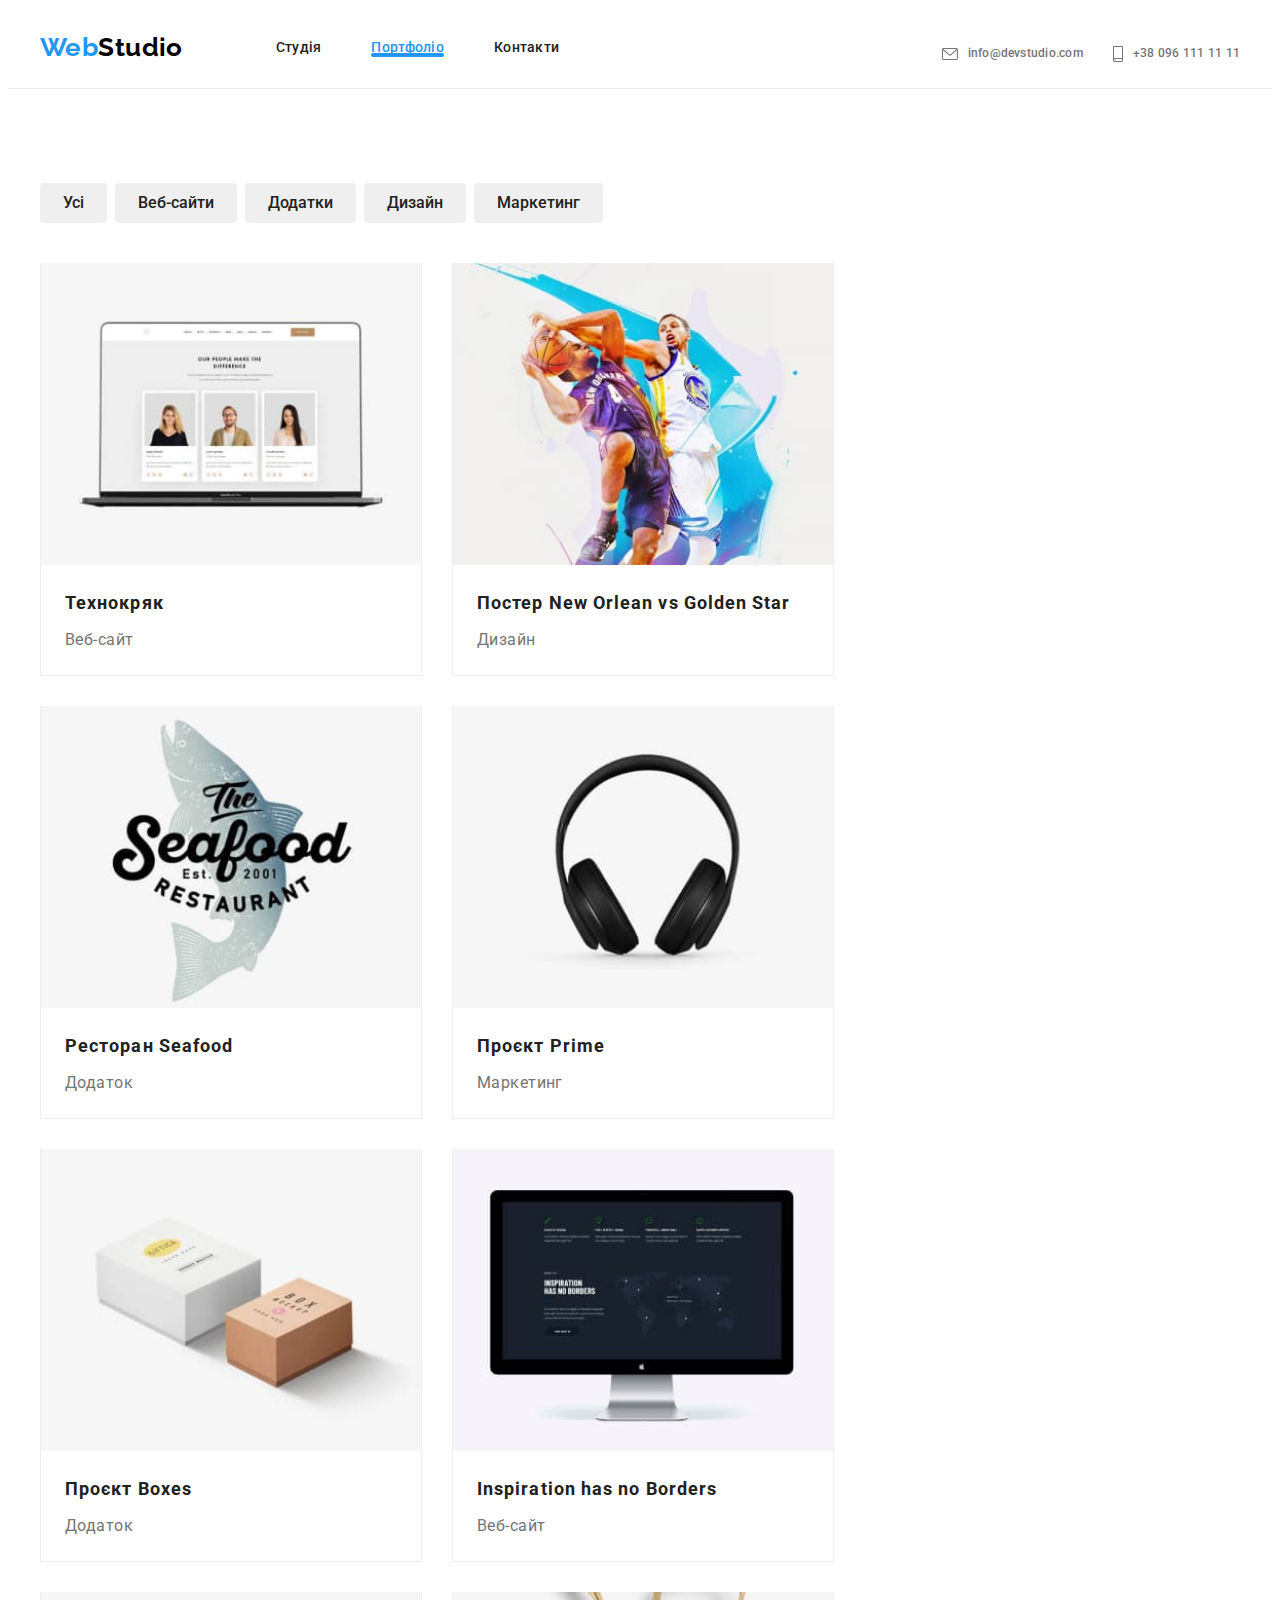
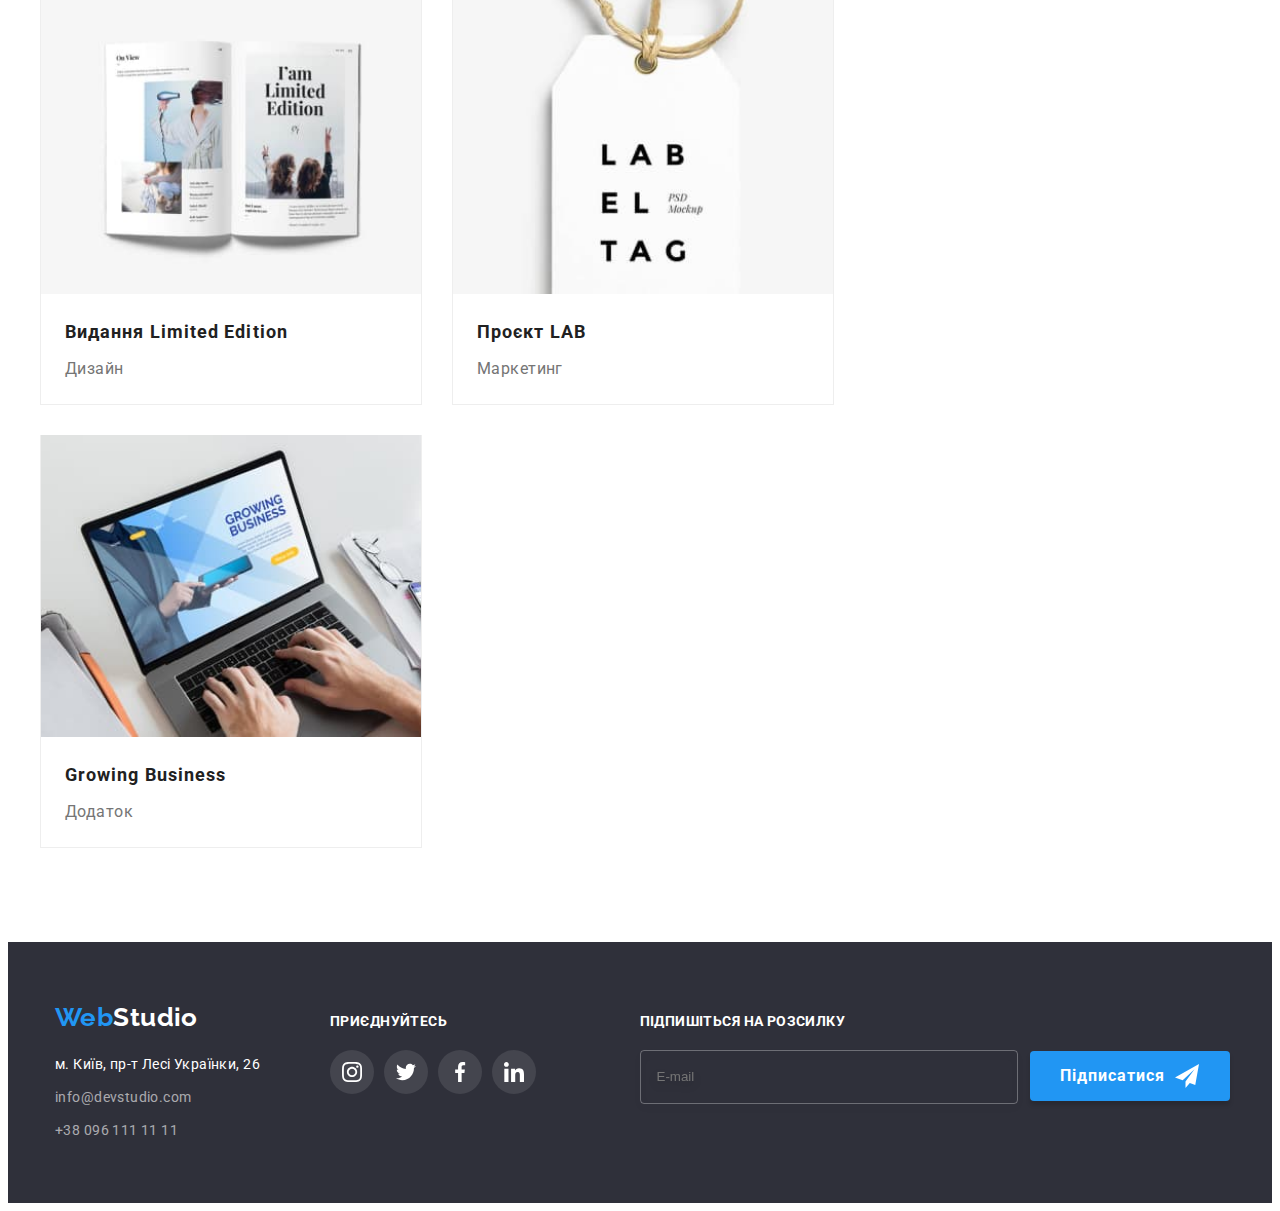
==== commit c7c8cd6d: "Додає зміни до портфоліо" ====
--- a/portfolio.html
+++ b/portfolio.html
@@ -131,9 +131,23 @@
                         <li class="examples-item">
                             <a href="" class="examples-link">
                                 <div class="examples-top-wrap">
-                                  <img class="examples-img" src="./images/vebsites.jpg" 
-                                  width="370" 
-                                  alt="Технокряк">
+                                  <picture>
+                                    <source 
+                                    srcset="./images/vebsites.jpg 1x, ./images/vebsites-2x.jpg 2x"
+                                    media="(min-width: 1200px)"
+                                    />
+                                    <source 
+                                    srcset="./images/vebsites-tab.jpg 1x, ./images/vebsites-tab-2x.jpg 2x"
+                                    media="(min-width: 768px)"/>
+                                    <source
+                                    srcset="./images/vebsites-mob.jpg 1x, ./images/vebsites-mob-2x.jpg 2x"
+                                    media="(max-width: 767px)"/>
+                                    <img
+                                    class="examples-img" src="./images/vebsites.jpg" 
+                                    alt="Технокряк"
+                                    width="450"
+                                    />
+                                </picture>
                                   <p class="examples-top-text">Ресурс пропонує комплексні пропозиції з різним рівнем функціоналу та сервісів. Все це дозволить відвідувачу отримати вичерпні відомості про компанію чи приватну особу.</p>
                                 </div>
                                 <div class="examples-text">
@@ -145,9 +159,23 @@
                         <li class="examples-item">
                             <a href="" class="examples-link">
                                 <div class="examples-top-wrap">
-                                  <img class="examples-img" src="./images/basketbool.jpg" 
-                                  width="370" 
-                                  alt="Постер New Orlean vs Golden Star">
+                                  <picture>
+                                    <source 
+                                    srcset="./images/basketbool.jpg 1x, ./images/basketbool-2x.jpg 2x"
+                                    media="(min-width: 1200px)"
+                                    />
+                                    <source 
+                                    srcset="./images/basketbool-tab.jpg 1x, ./images/basketbool-tab-2x.jpg 2x"
+                                    media="(min-width: 768px)"/>
+                                    <source
+                                    srcset="./images/basketbool-mob.jpg 1x, ./images/basketbool-mob-2x.jpg 2x"
+                                    media="(max-width: 767px)"/>
+                                    <img
+                                    class="examples-img" src="./images/basketbool.jpg" 
+                                    alt="Постер New Orlean vs Golden Star"
+                                    width="450"
+                                    />
+                                  </picture>
                                   <p class="examples-top-text">Ресурс пропонує комплексні пропозиції з різним рівнем функціоналу та сервісів. Все це дозволить відвідувачу отримати вичерпні відомості про компанію чи приватну особу.</p>
                                 </div>
                                 <div class="examples-text">
@@ -159,9 +187,23 @@
                         <li class="examples-item">
                             <a href="" class="examples-link">
                                 <div class="examples-top-wrap">
-                                  <img class="examples-img" src="./images/restorant.jpg" 
-                                  width="370"
-                                  alt="Ресторан Seafood">
+                                  <picture>
+                                    <source 
+                                    srcset="./images/restorant.jpg 1x, ./images/restorant-2x.jpg 2x"
+                                    media="(min-width: 1200px)"
+                                    />
+                                    <source 
+                                    srcset="./images/restorant-tab.jpg 1x, ./images/restorant-tab-2x.jpg 2x"
+                                    media="(min-width: 768px)"/>
+                                    <source
+                                    srcset="./images/restorant-mob.jpg 1x, ./images/restorant-mob-2x.jpg 2x"
+                                    media="(max-width: 767px)"/>
+                                    <img
+                                    class="examples-img" src="./images/restorant.jpg" 
+                                    alt="Ресторан Seafood"
+                                    width="450"
+                                    />
+                                  </picture>
                                   <p class="examples-top-text">Ресурс пропонує комплексні пропозиції з різним рівнем функціоналу та сервісів. Все це дозволить відвідувачу отримати вичерпні відомості про компанію чи приватну особу.</p>
                                 </div>
                                 <div class="examples-text">
@@ -173,9 +215,23 @@
                         <li class="examples-item">
                             <div class="examples-top-wrap">
                               <a href="" class="examples-link">
-                                  <img class="examples-img" src="./images/prime.jpg" 
-                                  width="370"
-                                  alt="Проєкт Prime">
+                                <picture>
+                                  <source 
+                                  srcset="./images/prime.jpg 1x, ./images/prime-2x.jpg 2x"
+                                  media="(min-width: 1200px)"
+                                  />
+                                  <source 
+                                  srcset="./images/prime-tab.jpg 1x, ./images/prime-tab-2x.jpg 2x"
+                                  media="(min-width: 768px)"/>
+                                  <source
+                                  srcset="./images/prime-mob.jpg 1x, ./images/prime-mob-2x.jpg 2x"
+                                  media="(max-width: 767px)"/>
+                                  <img
+                                  class="examples-img" src="./images/prime.jpg" 
+                                  alt="Проєкт Prime"
+                                  width="450"
+                                  />
+                                </picture>
                                   <p class="examples-top-text">Ресурс пропонує комплексні пропозиції з різним рівнем функціоналу та сервісів. Все це дозволить відвідувачу отримати вичерпні відомості про компанію чи приватну особу.</p>
                             </div>
                                 <div class="examples-text">
@@ -187,9 +243,23 @@
                         <li class="examples-item">
                             <a href="" class="examples-link">
                                 <div class="examples-top-wrap">
-                                  <img class="examples-img" src="./images/boxes.jpg"
-                                  width="370" 
-                                  alt="Проєкт Boxes">
+                                  <picture>
+                                    <source 
+                                    srcset="./images/boxes.jpg 1x, ./images/boxes-2x.jpg 2x"
+                                    media="(min-width: 1200px)"
+                                    />
+                                    <source 
+                                    srcset="./images/boxes-tab.jpg 1x, ./images/boxes-tab-2x.jpg 2x"
+                                    media="(min-width: 768px)"/>
+                                    <source
+                                    srcset="./images/boxes-mob.jpg 1x, ./images/boxes-mob-2x.jpg 2x"
+                                    media="(max-width: 767px)"/>
+                                    <img
+                                    class="examples-img" src="./images/boxes.jpg" 
+                                    alt="Проєкт Boxes"
+                                    width="450"
+                                    />
+                                  </picture>
                                   <p class="examples-top-text">Ресурс пропонує комплексні пропозиції з різним рівнем функціоналу та сервісів. Все це дозволить відвідувачу отримати вичерпні відомості про компанію чи приватну особу.</p>
                                 </div>
                                 <div class="examples-text">
@@ -201,9 +271,23 @@
                         <li class="examples-item">
                             <a href="" class="examples-link">
                                 <div class="examples-top-wrap">
-                                  <img class="examples-img" src="./images/inspiration.jpg" 
-                                  width="370"
-                                  alt="Inspiration has no Borders">
+                                  <picture>
+                                    <source 
+                                    srcset="./images/inspiration.jpg 1x, ./images/inspiration-2x.jpg 2x"
+                                    media="(min-width: 1200px)"
+                                    />
+                                    <source 
+                                    srcset="./images/inspiration-tab.jpg 1x, ./images/inspiration-tab-2x.jpg 2x"
+                                    media="(min-width: 768px)"/>
+                                    <source
+                                    srcset="./images/inspiration-mob.jpg 1x, ./images/inspiration-mob-2x.jpg 2x"
+                                    media="(max-width: 767px)"/>
+                                    <img
+                                    class="examples-img" src="./images/inspiration.jpg" 
+                                    alt="Inspiration has no Borders"
+                                    width="450"
+                                    />
+                                  </picture>
                                   <p class="examples-top-text">Ресурс пропонує комплексні пропозиції з різним рівнем функціоналу та сервісів. Все це дозволить відвідувачу отримати вичерпні відомості про компанію чи приватну особу.</p>
                                 </div>
                                 <div class="examples-text">
@@ -215,9 +299,23 @@
                         <li class="examples-item">
                             <a href="" class="examples-link">
                                 <div class="examples-top-wrap">
-                                  <img class="examples-img" src="./images/limited.jpg" 
-                                  width="370"
-                                  alt="Видання Limited Edition">
+                                  <picture>
+                                    <source 
+                                    srcset="./images/limited.jpg 1x, ./images/limited-2x.jpg 2x"
+                                    media="(min-width: 1200px)"
+                                    />
+                                    <source 
+                                    srcset="./images/limited-tab.jpg 1x, ./images/limited-tab-2x.jpg 2x"
+                                    media="(min-width: 768px)"/>
+                                    <source
+                                    srcset="./images/limited-mob.jpg 1x, ./images/limited-mob-2x.jpg 2x"
+                                    media="(max-width: 767px)"/>
+                                    <img
+                                    class="examples-img" src="./images/limited.jpg" 
+                                    alt="Видання Limited Edition"
+                                    width="450"
+                                    />
+                                  </picture>
                                   <p class="examples-top-text">Ресурс пропонує комплексні пропозиції з різним рівнем функціоналу та сервісів. Все це дозволить відвідувачу отримати вичерпні відомості про компанію чи приватну особу.</p>
                                 </div>
                                 <div class="examples-text">
@@ -229,9 +327,23 @@
                         <li class="examples-item">
                             <a href="" class="examples-link">
                                 <div class="examples-top-wrap">
-                                  <img class="examples-img" src="./images/lab.jpg" 
-                                  width="370"
-                                  alt="Проєкт LAB">
+                                  <picture>
+                                    <source 
+                                    srcset="./images/lab.jpg 1x, ./images/lab-2x.jpg 2x"
+                                    media="(min-width: 1200px)"
+                                    />
+                                    <source 
+                                    srcset="./images/lab-tab.jpg 1x, ./images/lab-tab-2x.jpg 2x"
+                                    media="(min-width: 768px)"/>
+                                    <source
+                                    srcset="./images/lab-mob.jpg 1x, ./images/lab-mob-2x.jpg 2x"
+                                    media="(max-width: 767px)"/>
+                                    <img
+                                    class="examples-img" src="./images/lab.jpg" 
+                                    alt="Проєкт LAB"
+                                    width="450"
+                                    />
+                                  </picture>
                                   <p class="examples-top-text">Ресурс пропонує комплексні пропозиції з різним рівнем функціоналу та сервісів. Все це дозволить відвідувачу отримати вичерпні відомості про компанію чи приватну особу.</p>
                                 </div>
                                 <div class="examples-text">
@@ -243,9 +355,23 @@
                         <li class="examples-item">
                             <a href="" class="examples-link">
                                 <div class="examples-top-wrap">
-                                  <img class="examples-img" src="./images/business.jpg" 
-                                  width="370"
-                                  alt="Growing Business">
+                                  <picture>
+                                    <source 
+                                    srcset="./images/business.jpg 1x, ./images/business-2x.jpg 2x"
+                                    media="(min-width: 1200px)"
+                                    />
+                                    <source 
+                                    srcset="./images/business-tab.jpg 1x, ./images/business-tab-2x.jpg 2x"
+                                    media="(min-width: 768px)"/>
+                                    <source
+                                    srcset="./images/business-mob.jpg 1x, ./images/business-mob-2x.jpg 2x"
+                                    media="(max-width: 767px)"/>
+                                    <img
+                                    class="examples-img" src="./images/business.jpg" 
+                                    alt="Growing Business"
+                                    width="450"
+                                    />
+                                  </picture>
                                   <p class="examples-top-text">Ресурс пропонує комплексні пропозиції з різним рівнем функціоналу та сервісів. Все це дозволить відвідувачу отримати вичерпні відомості про компанію чи приватну особу.</p>
                                 </div>
                                 <div class="examples-text">
--- a/css/main.min.css
+++ b/css/main.min.css
@@ -1 +1 @@
-:root{--color-blue: #2196f3;--color-white: #ffffff;--color-title: #212121;--color-uptitle: #757575;--color-logo: #000000;--color-icon: #afb1b8;--transformation: cubic-bezier(0.4, 0, 0.2, 1)}h1,h2,h3,h4,h5,h6,p{margin:0}ul{list-style:none;margin:0;padding:0}img{display:block;max-width:100%;height:auto}.hide{border:0;clip:rect(1px, 1px, 1px, 1px);-webkit-clip-path:inset(50%);clip-path:inset(50%);height:1px;margin:-1px;overflow:hidden;padding:0;position:absolute;width:1px;word-wrap:normal !important}.container{width:100%;padding-left:15px;padding-right:15px;margin:0 auto}@media screen and (min-width: 480px){.container{max-width:480px}}@media screen and (min-width: 768px){.container{max-width:768px}}@media screen and (min-width: 1200px){.container{max-width:1200px}}body{font-family:"Roboto",sans-serif;font-size:14px;letter-spacing:.03em;color:var(--color-uptitle);background-color:#fff}.section{padding-top:60px;padding-bottom:60px}@media screen and (min-width: 1200px){.section{padding-top:94px;padding-bottom:94px}}.no-scroll{overflow:hidden}.backdrop{position:fixed;top:0;width:100%;height:100%;background-color:rgba(47,48,58,.4);-webkit-transition:opacity 400ms var(--transformation),visibility 300ms var(--transformation);transition:opacity 400ms var(--transformation),visibility 300ms var(--transformation)}.modal{width:100%;min-height:609px;background-color:var(--color-white);border-radius:4px;position:absolute;top:50%;left:50%;-webkit-transform:translate(-50%, -50%) rotate(0);transform:translate(-50%, -50%) rotate(0);-webkit-transition:border-radius 300ms var(--transformation),-webkit-transform 300ms var(--transformation);transition:border-radius 300ms var(--transformation),-webkit-transform 300ms var(--transformation);transition:transform 300ms var(--transformation),border-radius 300ms var(--transformation);transition:transform 300ms var(--transformation),border-radius 300ms var(--transformation),-webkit-transform 300ms var(--transformation);padding:40px}@media screen and (min-width: 480px){.modal{width:450px}}@media screen and (min-width: 1200px){.modal{width:528px;min-height:581px}}.backdrop.is-hidden .modal{-webkit-transform:translate(-50%, -50%) rotate(-90deg);transform:translate(-50%, -50%) rotate(-90deg);border-radius:50%}.modal-clouse{padding:0;position:absolute;display:-webkit-box;display:-ms-flexbox;display:flex;right:10px;top:10px;width:30px;height:30px;border:1px solid rgba(0,0,0,.1);border-radius:50%;cursor:pointer;-webkit-box-align:center;-ms-flex-align:center;align-items:center;-webkit-box-pack:center;-ms-flex-pack:center;justify-content:center;background-color:rgba(0,0,0,0)}.is-hidden{opacity:0;visibility:hidden;pointer-events:none}.modal-title{font-weight:700;font-size:20px;line-height:1.15;text-align:center;letter-spacing:.03em;color:var(--color-title);margin-bottom:12px}.input-label{display:block;font-size:12px;line-height:1.17;letter-spacing:.01em;color:var(--color-uptitle);margin-bottom:4px}.input-wrapper{position:relative;margin-bottom:10px}.modal-input{width:100%;height:40px;border:1px solid rgba(33,33,33,.2);border-radius:4px;background-color:rgba(0,0,0,0);padding-left:42px;outline:rgba(0,0,0,0)}.modal-input:focus{border-color:var(--color-blue)}.modal-input:focus+.input-icon{fill:var(--color-blue)}.input-icon{position:absolute;left:12px;-webkit-transform:translateY(50%);transform:translateY(50%)}.modal-coment{width:100%;height:120px;border:1px solid rgba(33,33,33,.2);border-radius:4px;resize:none;outline:rgba(0,0,0,0);margin-bottom:20px;padding:12px 16px}.modal-input::-webkit-input-placeholder{font-size:12px;line-height:1.17;letter-spacing:.01em;color:rgba(117,117,117,.5)}.modal-input::-moz-placeholder{font-size:12px;line-height:1.17;letter-spacing:.01em;color:rgba(117,117,117,.5)}.modal-input:-ms-input-placeholder{font-size:12px;line-height:1.17;letter-spacing:.01em;color:rgba(117,117,117,.5)}.modal-input::-ms-input-placeholder{font-size:12px;line-height:1.17;letter-spacing:.01em;color:rgba(117,117,117,.5)}.modal-input::placeholder{font-size:12px;line-height:1.17;letter-spacing:.01em;color:rgba(117,117,117,.5)}.modal-coment:focus{border-color:var(--color-blue)}.check-wrap{margin-bottom:30px}.check-text{font-weight:400;font-size:12px;line-height:1.1666666667;letter-spacing:.03em;color:var(--color-uptitle);display:-webkit-box;display:-ms-flexbox;display:flex;-webkit-box-align:center;-ms-flex-align:center;align-items:center;-webkit-box-pack:center;-ms-flex-pack:center;justify-content:center}@media screen and (min-width: 768px){.check-text{font-size:14px;line-height:1.7142857143}}.check-link{color:var(--color-blue);position:relative;padding-left:7px}.check-link::after{content:"";width:100%;height:1px;border-radius:2px;background-color:var(--color-blue);display:block;position:absolute;bottom:3px}.check-text span{width:16px;height:15px;border:2px solid var(--color-title);border-radius:2px;margin-right:7px;fill:rgba(0,0,0,0);display:-webkit-box;display:-ms-flexbox;display:flex;-webkit-box-align:center;-ms-flex-align:center;align-items:center;-webkit-box-pack:center;-ms-flex-pack:center;justify-content:center;-webkit-transition:fill 250ms var(--transformation),background-color 250ms var(--transformation),border-color 250ms var(--transformation);transition:fill 250ms var(--transformation),background-color 250ms var(--transformation),border-color 250ms var(--transformation)}.modal-check:checked+.check-text span{background-color:var(--color-blue);border:none;fill:var(--color-white)}.modal-check:focus+.check-text span{border-color:var(--color-blue)}.modal-btn{min-width:200px;height:50px;background-color:var(--color-blue);-webkit-box-shadow:0px 4px 4px rgba(0,0,0,.15);box-shadow:0px 4px 4px rgba(0,0,0,.15);border-radius:4px;color:var(--color-white);border:1px solid rgba(0,0,0,0);font-family:inherit;font-weight:700;font-size:16px;line-height:1.88;text-align:center;letter-spacing:.06em;outline:rgba(0,0,0,0);display:block;margin:0 auto}@media screen and (min-width: 480px){.modal-btn{margin-left:85px}}.checkbox-wrap{display:-webkit-box;display:-ms-flexbox;display:flex;-ms-flex-wrap:wrap;flex-wrap:wrap}.header{border-bottom:1px solid #ececec}.header__container{display:-webkit-box;display:-ms-flexbox;display:flex}.navigation{margin-right:auto}@media screen and (min-width: 767px){.navigation{display:-webkit-box;display:-ms-flexbox;display:flex}}.logo{text-decoration:none;list-style:none;font-family:"Raleway";font-weight:700;font-size:24px;line-height:1.1666666667;color:var(--color-logo);margin-right:auto}@media screen and (min-width: 1200px){.logo{font-size:26px;line-height:1.1923076923}}.header__logo{padding-top:16px;padding-bottom:16px}@media screen and (min-width: 768px){.header__logo{padding-top:32px;margin-right:87px}}@media screen and (min-width: 1200px){.header__logo{padding-top:24px;padding-bottom:25px;margin-right:93px}}.logo span{color:var(--color-blue)}.menu-nav{list-style:none}@media screen and (max-width: 767px){.menu-nav{display:none}}@media screen and (min-width: 767px){.menu-nav{display:-webkit-box;display:-ms-flexbox;display:flex;-webkit-box-align:center;-ms-flex-align:center;align-items:center;-webkit-box-pack:center;-ms-flex-pack:center;justify-content:center;gap:50px;padding-top:32px;padding-bottom:32px}}.current::after{content:"";display:block;width:100%;height:4px;background-color:var(--color-blue);border-radius:2px;position:absolute;bottom:-1px}.menu{list-style:none}@media screen and (max-width: 767px){.menu{display:none}}@media screen and (min-width: 768px){.menu{padding-top:21px}}@media screen and (min-width: 1200px){.menu{display:-webkit-box;display:-ms-flexbox;display:flex;-webkit-box-orient:horizontal;-webkit-box-direction:normal;-ms-flex-direction:row;flex-direction:row;-webkit-box-align:center;-ms-flex-align:center;align-items:center;-webkit-box-pack:center;-ms-flex-pack:center;justify-content:center;gap:30px}}.menu-nav__link{text-decoration:none;display:-webkit-box;display:-ms-flexbox;display:flex;-webkit-box-align:center;-ms-flex-align:center;align-items:center;font-weight:500;font-size:14px;line-height:1.14;letter-spacing:.02em;color:var(--color-title);-webkit-transition:color 250ms var(--transformation);transition:color 250ms var(--transformation);position:relative}.menu__link{display:-webkit-box;display:-ms-flexbox;display:flex;-webkit-box-align:center;-ms-flex-align:center;align-items:center;font-weight:500;font-size:12px;line-height:1.17;letter-spacing:.02em;text-decoration:none;color:var(--color-title);-webkit-transition:color 250ms var(--transformation);transition:color 250ms var(--transformation);position:relative}@media screen and (min-width: 768px){.menu__item{margin-bottom:10px}}.current::after{content:"";display:block;width:100%;height:4px;background-color:var(--color-blue);border-radius:2px;position:absolute;bottom:-1px}.current{color:var(--color-blue)}.menu__color{color:var(--color-uptitle)}.menu__link:hover,.menu__link:focus{color:var(--color-blue)}.menu-nav__link:hover,.menu-nav__link:focus{color:var(--color-blue)}.menu__img{margin-right:10px;fill:currentColor}.menu-mobile{position:fixed;top:0;left:0;z-index:1;width:100vw;height:100vh;background-color:#fff;padding-left:40px;padding-top:48px;padding-bottom:48px}.menu-mobile>.container{height:100%;display:-webkit-box;display:-ms-flexbox;display:flex;-webkit-box-orient:vertical;-webkit-box-direction:normal;-ms-flex-direction:column;flex-direction:column;-webkit-box-pack:justify;-ms-flex-pack:justify;justify-content:space-between}@media screen and (min-width: 768px){.menu-mobile{display:none}}.menu-open-btn{width:40px;height:40px;border:1px solid rgba(0,0,0,0);cursor:pointer;background-color:rgba(0,0,0,0);display:-webkit-box;display:-ms-flexbox;display:flex;-webkit-box-align:center;-ms-flex-align:center;align-items:center;-webkit-box-pack:center;-ms-flex-pack:center;justify-content:center;position:absolute;top:10px;right:15px}@media screen and (min-width: 768px){.menu-open-btn{display:none}}.menu-close-btn{position:absolute;top:10px;right:15px;width:40px;height:40px;border:1px solid rgba(0,0,0,0);cursor:pointer;background-color:rgba(0,0,0,0);display:-webkit-box;display:-ms-flexbox;display:flex;-webkit-box-align:center;-ms-flex-align:center;align-items:center;-webkit-box-pack:center;-ms-flex-pack:center;justify-content:center;margin-left:auto}.menu-mob{margin-bottom:auto}.menu-mob__item:not(:last-child){margin-bottom:32px}.menu-mob__link{font-weight:500;font-size:40px;line-height:1.175;letter-spacing:.02em;color:#212121;text-decoration:none}.menu-mob__link:hover,.menu-mob__link:focus{color:var(--color-blue)}.cont-div{margin-top:auto}.cont-mob{margin-bottom:64px}.cont-mob__item:not(:last-child){margin-bottom:32px}.cont-mob__link{font-weight:500;font-size:24px;line-height:1.1666666667;letter-spacing:.02em;color:#757575;text-decoration:none}.cont-mob__link:hover,.cont-mob__link:focus{color:var(--color-blue)}.mob-soc{display:-webkit-box;display:-ms-flexbox;display:flex;gap:10px;position:relative;-ms-flex-wrap:wrap;flex-wrap:wrap}.mob-soc-link{font-weight:500;font-size:18px;line-height:1.2222222222;letter-spacing:.02em;color:var(--color-blue);text-decoration:none}.mob-soc-item:not(:last-child){padding-right:10px;border-right-width:1px;border-right-style:solid;border-right-color:rgba(33,33,33,.2)}.current{color:var(--color-blue)}.hero{background-color:#505158;background-image:-webkit-gradient(linear, left top, left bottom, from(rgba(47, 48, 58, 0.4)), to(rgba(47, 48, 58, 0.4))),url(../images/Header-mob.jpg);background-image:linear-gradient(rgba(47, 48, 58, 0.4), rgba(47, 48, 58, 0.4)),url(../images/Header-mob.jpg);background-repeat:no-repeat;background-position:center;background-size:cover;text-align:center;padding:118px 60px}@media(min-device-pixel-ratio: 2),(-webkit-min-device-pixel-ratio: 2),(min-resolution: 192dpi),(min-resolution: 2dppx){.hero{background-image:-webkit-gradient(linear, left top, left bottom, from(rgba(47, 48, 58, 0.4)), to(rgba(47, 48, 58, 0.4))),url(../images/Header-mob-2x.jpg);background-image:linear-gradient(rgba(47, 48, 58, 0.4), rgba(47, 48, 58, 0.4)),url(../images/Header-mob-2x.jpg)}}@media screen and (min-width: 480){.hero{background-image:-webkit-gradient(linear, left top, left bottom, from(rgba(47, 48, 58, 0.4)), to(rgba(47, 48, 58, 0.4))),url(../images/header-tab.jpg);background-image:linear-gradient(rgba(47, 48, 58, 0.4), rgba(47, 48, 58, 0.4)),url(../images/header-tab.jpg)}}@media screen and (min-width: 480)and (min-device-pixel-ratio: 2),screen and (min-width: 480)and (-webkit-min-device-pixel-ratio: 2),screen and (min-width: 480)and (min-resolution: 192dpi),screen and (min-width: 480)and (min-resolution: 2dppx){.hero{background-image:-webkit-gradient(linear, left top, left bottom, from(rgba(47, 48, 58, 0.4)), to(rgba(47, 48, 58, 0.4))),url(../images/Header-tab-2x.jpg);background-image:linear-gradient(rgba(47, 48, 58, 0.4), rgba(47, 48, 58, 0.4)),url(../images/Header-tab-2x.jpg)}}@media screen and (min-width: 768px){.hero{padding:118px 204px;background-image:-webkit-gradient(linear, left top, left bottom, from(rgba(47, 48, 58, 0.4)), to(rgba(47, 48, 58, 0.4))),url(../images/comand.jpg);background-image:linear-gradient(rgba(47, 48, 58, 0.4), rgba(47, 48, 58, 0.4)),url(../images/comand.jpg)}}@media screen and (min-width: 768px)and (min-device-pixel-ratio: 2),screen and (min-width: 768px)and (-webkit-min-device-pixel-ratio: 2),screen and (min-width: 768px)and (min-resolution: 192dpi),screen and (min-width: 768px)and (min-resolution: 2dppx){.hero{background-image:-webkit-gradient(linear, left top, left bottom, from(rgba(47, 48, 58, 0.4)), to(rgba(47, 48, 58, 0.4))),url(../images/comand-2x.jpg);background-image:linear-gradient(rgba(47, 48, 58, 0.4), rgba(47, 48, 58, 0.4)),url(../images/comand-2x.jpg)}}@media screen and (min-width: 1200px){.hero{padding-top:200px;padding-bottom:200px}}.hero__title{margin:auto;margin-bottom:30px;max-width:696px;font-weight:900;font-size:26px;line-height:1.62;letter-spacing:.06em;color:var(--color-white);text-transform:uppercase}@media screen and (min-width: 1200px){.hero__title{font-size:44px;line-height:1.36}}.hero__btn{display:inline-block;min-width:216px;border-radius:4px;border:1px solid rgba(0,0,0,0);-webkit-box-shadow:0px 4px 4px rgba(0,0,0,.25);box-shadow:0px 4px 4px rgba(0,0,0,.25);padding:10px 32px;font-family:inherit;font-weight:700;font-size:16px;line-height:1.88;text-align:center;letter-spacing:.06em;cursor:pointer;background-color:var(--color-blue);color:var(--color-white)}.benefits{display:block}.benefits__list{display:-webkit-box;display:-ms-flexbox;display:flex;-ms-flex-wrap:wrap;flex-wrap:wrap;gap:30px}.benefits__item{width:100%}@media screen and (min-width: 768px){.benefits__item{width:calc((100% - 30px)/2)}}@media screen and (min-width: 1200px){.benefits__item{width:calc((100% - 90px)/4)}}.benefits__block{width:100%;height:120px;background-color:#f5f4fa;border-radius:4px;-webkit-box-align:center;-ms-flex-align:center;align-items:center;-webkit-box-pack:center;-ms-flex-pack:center;justify-content:center;display:-webkit-box;display:-ms-flexbox;display:flex;gap:30px;margin-bottom:30px}.benefits__title{font-size:14px;margin-bottom:10px;font-weight:700;line-height:1.14;color:var(--color-title)}@media screen and (max-width: 767px){.benefits__title{text-align:center}}.benefits__uptitle{line-height:1.71}.work{padding-top:0}@media screen and (max-width: 1199px){.work{display:none}}.work__title{margin-bottom:50px;font-weight:700;font-size:36px;line-height:1.17;text-align:center;color:var(--color-title)}.work__list{display:-webkit-box;display:-ms-flexbox;display:flex;gap:30px}.wrap{position:relative}.wrap__text{position:absolute;background-color:rgba(47,48,58,.8);height:70px;width:100%;bottom:0;font-weight:700;font-size:14px;line-height:1.14;letter-spacing:.03em;text-transform:uppercase;color:var(--color-white);display:-webkit-box;display:-ms-flexbox;display:flex;-webkit-box-align:center;-ms-flex-align:center;align-items:center;-webkit-box-pack:center;-ms-flex-pack:center;justify-content:center}.team{background-color:#f5f4fa}.team-title{margin-bottom:30px;font-weight:700;font-size:36px;line-height:1.17;text-align:center;color:var(--color-title)}@media screen and (min-width: 1200px){.team-title{margin-bottom:50px}}.team-list{display:-webkit-box;display:-ms-flexbox;display:flex;-ms-flex-wrap:wrap;flex-wrap:wrap;gap:30px}.team-border{padding-top:30px;padding-bottom:24px}@media screen and (min-width: 1200px){.team-border{padding-bottom:30px}}.team-item{border-radius:4px;width:100%;border-radius:0px 0px 4px 4px;background:#fff;-webkit-box-shadow:0px 1px 3px rgba(0,0,0,.12),0px 1px 1px rgba(0,0,0,.14),0px 2px 1px rgba(0,0,0,.2);box-shadow:0px 1px 3px rgba(0,0,0,.12),0px 1px 1px rgba(0,0,0,.14),0px 2px 1px rgba(0,0,0,.2)}@media screen and (min-width: 768px){.team-item{width:calc((100% - 30px)/2)}}@media screen and (min-width: 1200px){.team-item{width:calc((100% - 90px)/4)}}.team-item-title{margin-bottom:10px;font-weight:500;font-size:16px;line-height:1.19;text-align:center;color:var(--color-title)}.team-item-uptitle{margin-bottom:16px;font-size:16px;line-height:1.19;text-align:center}.team-soc-list{display:-webkit-box;display:-ms-flexbox;display:flex;-webkit-box-align:center;-ms-flex-align:center;align-items:center;-webkit-box-pack:center;-ms-flex-pack:center;justify-content:center;gap:10px}.team-soc-item{width:44px;height:44px}.team-soc-link{width:100%;height:100%;border-radius:50%;display:-webkit-box;display:-ms-flexbox;display:flex;-webkit-box-align:center;-ms-flex-align:center;align-items:center;-webkit-box-pack:center;-ms-flex-pack:center;justify-content:center;fill:var(--color-icon);-webkit-transition:fill 250ms var(--transformation),background-color 250ms var(--transformation);transition:fill 250ms var(--transformation),background-color 250ms var(--transformation)}.team-soc-link:hover,.team-soc-link:focus{background-color:var(--color-blue);fill:var(--color-white)}.client-title{margin-bottom:30px;font-weight:700;font-size:28px;line-height:1.18;text-align:center;letter-spacing:.03em;color:var(--color-title)}@media screen and (min-width: 1200px){.client-title{font-size:36px;line-height:1.17;margin-bottom:50px}}.client-list{display:-webkit-box;display:-ms-flexbox;display:flex;-ms-flex-wrap:wrap;flex-wrap:wrap;-webkit-box-align:center;-ms-flex-align:center;align-items:center;-webkit-box-pack:center;-ms-flex-pack:center;justify-content:center;gap:30px}.client-item{width:calc((100% - 30px)/2);height:92px}@media screen and (min-width: 768px){.client-item{width:calc((100% - 60px)/3)}}@media screen and (min-width: 1200px){.client-item{width:calc((100% - 150px)/6)}}.client-link{width:100%;height:100%;border-radius:4px;border:1px solid #afb1b8;display:-webkit-box;display:-ms-flexbox;display:flex;-webkit-box-align:center;-ms-flex-align:center;align-items:center;-webkit-box-pack:center;-ms-flex-pack:center;justify-content:center;fill:var(--color-icon);-webkit-transition:fill 250ms var(--transformation),border 250ms var(--transformation);transition:fill 250ms var(--transformation),border 250ms var(--transformation)}.client-link:hover,.client-link:focus{border:1px solid var(--color-blue);fill:var(--color-blue)}.contacts-container{display:-webkit-box;display:-ms-flexbox;display:flex;-webkit-box-align:baseline;-ms-flex-align:baseline;align-items:baseline;-ms-flex-wrap:wrap;flex-wrap:wrap}@media screen and (max-width: 767px){.contacts-container{-webkit-box-orient:vertical;-webkit-box-direction:normal;-ms-flex-direction:column;flex-direction:column}}@media screen and (min-width: 1200px){.contacts-container{-ms-flex-wrap:nowrap;flex-wrap:nowrap}}.contacts{padding-top:60px;padding-bottom:60px;background-color:#2f303a}.logo-contacts{color:var(--color-white);margin-bottom:20px;display:block}@media screen and (max-width: 1199px){.logo-contacts{text-align:center}}.contacts-adress{font-style:normal}@media screen and (max-width: 1199px){.contacts-adress{margin-left:auto;margin-right:auto;margin-bottom:60px}}@media screen and (min-width: 1200px){.contacts-adress{margin-left:15px}}@media screen and (max-width: 1199px){.contacts-list{text-align:center}}.contacts-item{margin-bottom:9px}.contacts-item:last-child{margin-bottom:0}.contacts-link{line-height:1.71;text-decoration:none;color:rgba(255,255,255,.6);-webkit-transition:color 250ms var(--transformation);transition:color 250ms var(--transformation)}.contacts-link:hover,.contacts-link:focus{color:var(--color-blue)}.contacts-link-color{color:var(--color-white)}.footer-conteiner{margin:0 auto}@media screen and (max-width: 767px){.footer-conteiner{margin-bottom:60px}}@media screen and (min-width: 768px){.footer-conteiner{margin-left:165px}}@media screen and (min-width: 1200px){.footer-conteiner{margin-left:70px}}.footer-text{margin-bottom:20px;font-weight:700;font-size:14px;line-height:1.14;letter-spacing:.03em;text-transform:uppercase;color:var(--color-white)}.footer-soc-list{display:-webkit-box;display:-ms-flexbox;display:flex;gap:10px}.footer-soc-item{width:44px;height:44px}.footer-soc-link{width:100%;height:100%;border-radius:50px;fill:var(--color-white);display:-webkit-box;display:-ms-flexbox;display:flex;-webkit-box-align:center;-ms-flex-align:center;align-items:center;-webkit-box-pack:center;-ms-flex-pack:center;justify-content:center;background-color:rgba(255,255,255,.1);-webkit-transition:background-color 250ms var(--transformation);transition:background-color 250ms var(--transformation)}.footer-soc-link:hover,.footer-soc-link:focus{background-color:var(--color-blue)}.footer-field{margin:0 auto}@media screen and (min-width: 768px){.footer-field{margin:0 auto}}@media screen and (min-width: 1200px){.footer-field{margin-left:93px}}.footer-text{font-weight:700;font-size:14px;line-height:1.14;letter-spacing:.03em;text-transform:uppercase;color:var(--color-white);margin-bottom:20px}@media screen and (max-width: 1199px){.footer-text{text-align:center}}.footer-form{display:-webkit-box;display:-ms-flexbox;display:flex;-webkit-box-align:center;-ms-flex-align:center;align-items:center;-webkit-box-pack:center;-ms-flex-pack:center;justify-content:center;-ms-flex-wrap:wrap;flex-wrap:wrap;margin-left:15px;-webkit-box-orient:vertical;-webkit-box-direction:normal;-ms-flex-direction:column;flex-direction:column}@media screen and (min-width: 1200px){.footer-form{-webkit-box-orient:horizontal;-webkit-box-direction:normal;-ms-flex-direction:row;flex-direction:row;-ms-flex-wrap:nowrap;flex-wrap:nowrap;margin-left:0;-webkit-box-align:baseline;-ms-flex-align:baseline;align-items:baseline}}.footer-reset{height:50px;border:1px solid rgba(255,255,255,.3);-webkit-filter:drop-shadow(0px 4px 4px rgba(0, 0, 0, 0.15));filter:drop-shadow(0px 4px 4px rgba(0, 0, 0, 0.15));border-radius:4px;margin-right:12px;background-color:rgba(0,0,0,0);padding-left:16px;color:var(--color-white);margin-bottom:20px}@media screen and (min-width: 480px){.footer-reset{width:450px}}@media screen and (min-width: 1200px){.footer-reset{width:358px}}.foter-reset::-webkit-input-placeholder{font-size:16px;line-height:1.25;letter-spacing:.03em;color:rgba(255,255,255,.6)}.foter-reset::-moz-placeholder{font-size:16px;line-height:1.25;letter-spacing:.03em;color:rgba(255,255,255,.6)}.foter-reset:-ms-input-placeholder{font-size:16px;line-height:1.25;letter-spacing:.03em;color:rgba(255,255,255,.6)}.foter-reset::-ms-input-placeholder{font-size:16px;line-height:1.25;letter-spacing:.03em;color:rgba(255,255,255,.6)}.foter-reset::placeholder{font-size:16px;line-height:1.25;letter-spacing:.03em;color:rgba(255,255,255,.6)}.footer-btn{min-width:200px;height:50px;border-radius:4px;background-color:var(--color-blue);border:1px solid rgba(0,0,0,0);cursor:pointer;-webkit-box-shadow:0px 4px 4px rgba(0,0,0,.15);box-shadow:0px 4px 4px rgba(0,0,0,.15);font-family:inherit;font-weight:700;font-size:16px;line-height:1.88;text-align:center;letter-spacing:.06em;color:var(--color-white);padding:10px 28px;display:-webkit-box;display:-ms-flexbox;display:flex;-webkit-box-align:center;-ms-flex-align:center;align-items:center;-webkit-box-pack:center;-ms-flex-pack:center;justify-content:center}.footer-form-icon{margin-left:10px}.examples{display:block}.examples-container{display:-webkit-box;display:-ms-flexbox;display:flex;-webkit-column-gap:8px;-moz-column-gap:8px;column-gap:8px;row-gap:15px;-ms-flex-wrap:wrap;flex-wrap:wrap;margin-bottom:40px}.examples-photo{display:-webkit-box;display:-ms-flexbox;display:flex;-ms-flex-wrap:wrap;flex-wrap:wrap;gap:30px}.examples-btn{display:inline-block;display:-webkit-box;display:-ms-flexbox;display:flex;padding:6px 22px;border-radius:4px;border:1px solid rgba(0,0,0,0);font-family:inherit;font-weight:500;font-size:16px;line-height:1.62;text-align:center;cursor:pointer;color:var(--color-title);-webkit-transition:color 250ms var(--transformation),background-color 250ms var(--transformation),-webkit-box-shadow 250ms var(--transformation);transition:color 250ms var(--transformation),background-color 250ms var(--transformation),-webkit-box-shadow 250ms var(--transformation);transition:color 250ms var(--transformation),background-color 250ms var(--transformation),box-shadow 250ms var(--transformation);transition:color 250ms var(--transformation),background-color 250ms var(--transformation),box-shadow 250ms var(--transformation),-webkit-box-shadow 250ms var(--transformation)}.examples-btn:hover,.examples-btn:focus{background-color:var(--color-blue);color:var(--color-white);-webkit-box-shadow:0px 3px 1px rgba(0,0,0,.1),0px 1px 2px rgba(0,0,0,.08),0px 2px 2px rgba(0,0,0,.12);box-shadow:0px 3px 1px rgba(0,0,0,.1),0px 1px 2px rgba(0,0,0,.08),0px 2px 2px rgba(0,0,0,.12)}.examples-item{-ms-flex-preferred-size:370px;flex-basis:370px;border-left:1px solid #eee;border-right:1px solid #eee;border-bottom:1px solid #eee}.examples-link{display:block;text-decoration:none;-webkit-transition:-webkit-box-shadow 250ms var(--transformation);transition:-webkit-box-shadow 250ms var(--transformation);transition:box-shadow 250ms var(--transformation);transition:box-shadow 250ms var(--transformation), -webkit-box-shadow 250ms var(--transformation)}.examples-link:hover,.examples-link:focus{-webkit-box-shadow:0px 1px 1px rgba(0,0,0,.12),0px 4px 4px rgba(0,0,0,.06),1px 4px 6px rgba(0,0,0,.16);box-shadow:0px 1px 1px rgba(0,0,0,.12),0px 4px 4px rgba(0,0,0,.06),1px 4px 6px rgba(0,0,0,.16)}.examples-top-wrap{position:relative;overflow:hidden}.examples-item:hover .examples-top-text{-webkit-transform:translateY(0);transform:translateY(0)}.examples-top-text{position:absolute;background-color:rgba(33,150,243,.9);color:var(--color-white);top:0;height:100%;font-size:18px;line-height:1.56;padding:63px 24px;-webkit-transform:translateY(100%);transform:translateY(100%);-webkit-transition:-webkit-transform 250ms var(--transformation);transition:-webkit-transform 250ms var(--transformation);transition:transform 250ms var(--transformation);transition:transform 250ms var(--transformation), -webkit-transform 250ms var(--transformation);overflow:auto}.examples-text{padding:20px 24px}.examples-title{margin-bottom:4px;font-weight:700;font-size:18px;line-height:2;letter-spacing:.06em;color:var(--color-title)}.examples-uptitle{font-size:16px;line-height:1.88;color:var(--color-uptitle)}/*# sourceMappingURL=main.min.css.map */+:root{--color-blue: #2196f3;--color-white: #ffffff;--color-title: #212121;--color-uptitle: #757575;--color-logo: #000000;--color-icon: #afb1b8;--transformation: cubic-bezier(0.4, 0, 0.2, 1)}h1,h2,h3,h4,h5,h6,p{margin:0}ul{list-style:none;margin:0;padding:0}img{display:block;max-width:100%;height:auto}.hide{border:0;clip:rect(1px, 1px, 1px, 1px);-webkit-clip-path:inset(50%);clip-path:inset(50%);height:1px;margin:-1px;overflow:hidden;padding:0;position:absolute;width:1px;word-wrap:normal !important}.container{width:100%;padding-left:15px;padding-right:15px;margin:0 auto}@media screen and (min-width: 480px){.container{max-width:480px}}@media screen and (min-width: 768px){.container{max-width:768px}}@media screen and (min-width: 1200px){.container{max-width:1200px}}body{font-family:"Roboto",sans-serif;font-size:14px;letter-spacing:.03em;color:var(--color-uptitle);background-color:#fff}.section{padding-top:60px;padding-bottom:60px}@media screen and (min-width: 1200px){.section{padding-top:94px;padding-bottom:94px}}.no-scroll{overflow:hidden}.backdrop{position:fixed;top:0;width:100%;height:100%;background-color:rgba(47,48,58,.4);-webkit-transition:opacity 400ms var(--transformation),visibility 300ms var(--transformation);transition:opacity 400ms var(--transformation),visibility 300ms var(--transformation)}.modal{width:100%;min-height:609px;background-color:var(--color-white);border-radius:4px;position:absolute;top:50%;left:50%;-webkit-transform:translate(-50%, -50%) rotate(0);transform:translate(-50%, -50%) rotate(0);-webkit-transition:border-radius 300ms var(--transformation),-webkit-transform 300ms var(--transformation);transition:border-radius 300ms var(--transformation),-webkit-transform 300ms var(--transformation);transition:transform 300ms var(--transformation),border-radius 300ms var(--transformation);transition:transform 300ms var(--transformation),border-radius 300ms var(--transformation),-webkit-transform 300ms var(--transformation);padding:40px}@media screen and (min-width: 480px){.modal{width:450px}}@media screen and (min-width: 1200px){.modal{width:528px;min-height:581px}}.backdrop.is-hidden .modal{-webkit-transform:translate(-50%, -50%) rotate(-90deg);transform:translate(-50%, -50%) rotate(-90deg);border-radius:50%}.modal-clouse{padding:0;position:absolute;display:-webkit-box;display:-ms-flexbox;display:flex;right:10px;top:10px;width:30px;height:30px;border:1px solid rgba(0,0,0,.1);border-radius:50%;cursor:pointer;-webkit-box-align:center;-ms-flex-align:center;align-items:center;-webkit-box-pack:center;-ms-flex-pack:center;justify-content:center;background-color:rgba(0,0,0,0)}.is-hidden{opacity:0;visibility:hidden;pointer-events:none}.modal-title{font-weight:700;font-size:20px;line-height:1.15;text-align:center;letter-spacing:.03em;color:var(--color-title);margin-bottom:12px}.input-label{display:block;font-size:12px;line-height:1.17;letter-spacing:.01em;color:var(--color-uptitle);margin-bottom:4px}.input-wrapper{position:relative;margin-bottom:10px}.modal-input{width:100%;height:40px;border:1px solid rgba(33,33,33,.2);border-radius:4px;background-color:rgba(0,0,0,0);padding-left:42px;outline:rgba(0,0,0,0)}.modal-input:focus{border-color:var(--color-blue)}.modal-input:focus+.input-icon{fill:var(--color-blue)}.input-icon{position:absolute;left:12px;-webkit-transform:translateY(50%);transform:translateY(50%)}.modal-coment{width:100%;height:120px;border:1px solid rgba(33,33,33,.2);border-radius:4px;resize:none;outline:rgba(0,0,0,0);margin-bottom:20px;padding:12px 16px}.modal-input::-webkit-input-placeholder{font-size:12px;line-height:1.17;letter-spacing:.01em;color:rgba(117,117,117,.5)}.modal-input::-moz-placeholder{font-size:12px;line-height:1.17;letter-spacing:.01em;color:rgba(117,117,117,.5)}.modal-input:-ms-input-placeholder{font-size:12px;line-height:1.17;letter-spacing:.01em;color:rgba(117,117,117,.5)}.modal-input::-ms-input-placeholder{font-size:12px;line-height:1.17;letter-spacing:.01em;color:rgba(117,117,117,.5)}.modal-input::placeholder{font-size:12px;line-height:1.17;letter-spacing:.01em;color:rgba(117,117,117,.5)}.modal-coment:focus{border-color:var(--color-blue)}.check-wrap{margin-bottom:30px}.check-text{font-weight:400;font-size:12px;line-height:1.1666666667;letter-spacing:.03em;color:var(--color-uptitle);display:-webkit-box;display:-ms-flexbox;display:flex;-webkit-box-align:center;-ms-flex-align:center;align-items:center;-webkit-box-pack:center;-ms-flex-pack:center;justify-content:center}@media screen and (min-width: 768px){.check-text{font-size:14px;line-height:1.7142857143}}.check-link{color:var(--color-blue);position:relative;padding-left:7px}.check-link::after{content:"";width:100%;height:1px;border-radius:2px;background-color:var(--color-blue);display:block;position:absolute;bottom:3px}.check-text span{width:16px;height:15px;border:2px solid var(--color-title);border-radius:2px;margin-right:7px;fill:rgba(0,0,0,0);display:-webkit-box;display:-ms-flexbox;display:flex;-webkit-box-align:center;-ms-flex-align:center;align-items:center;-webkit-box-pack:center;-ms-flex-pack:center;justify-content:center;-webkit-transition:fill 250ms var(--transformation),background-color 250ms var(--transformation),border-color 250ms var(--transformation);transition:fill 250ms var(--transformation),background-color 250ms var(--transformation),border-color 250ms var(--transformation)}.modal-check:checked+.check-text span{background-color:var(--color-blue);border:none;fill:var(--color-white)}.modal-check:focus+.check-text span{border-color:var(--color-blue)}.modal-btn{min-width:200px;height:50px;background-color:var(--color-blue);-webkit-box-shadow:0px 4px 4px rgba(0,0,0,.15);box-shadow:0px 4px 4px rgba(0,0,0,.15);border-radius:4px;color:var(--color-white);border:1px solid rgba(0,0,0,0);font-family:inherit;font-weight:700;font-size:16px;line-height:1.88;text-align:center;letter-spacing:.06em;outline:rgba(0,0,0,0);display:block;margin:0 auto}@media screen and (min-width: 480px){.modal-btn{margin-left:85px}}.checkbox-wrap{display:-webkit-box;display:-ms-flexbox;display:flex;-ms-flex-wrap:wrap;flex-wrap:wrap}.header{border-bottom:1px solid #ececec}.header__container{display:-webkit-box;display:-ms-flexbox;display:flex}.navigation{margin-right:auto}@media screen and (min-width: 767px){.navigation{display:-webkit-box;display:-ms-flexbox;display:flex}}.logo{text-decoration:none;list-style:none;font-family:"Raleway";font-weight:700;font-size:24px;line-height:1.1666666667;color:var(--color-logo);margin-right:auto}@media screen and (min-width: 1200px){.logo{font-size:26px;line-height:1.1923076923}}.header__logo{padding-top:16px;padding-bottom:16px}@media screen and (min-width: 768px){.header__logo{padding-top:32px;margin-right:87px}}@media screen and (min-width: 1200px){.header__logo{padding-top:24px;padding-bottom:25px;margin-right:93px}}.logo span{color:var(--color-blue)}.menu-nav{list-style:none}@media screen and (max-width: 767px){.menu-nav{display:none}}@media screen and (min-width: 767px){.menu-nav{display:-webkit-box;display:-ms-flexbox;display:flex;-webkit-box-align:center;-ms-flex-align:center;align-items:center;-webkit-box-pack:center;-ms-flex-pack:center;justify-content:center;gap:50px;padding-top:32px;padding-bottom:32px}}.current::after{content:"";display:block;width:100%;height:4px;background-color:var(--color-blue);border-radius:2px;position:absolute;bottom:-1px}.menu{list-style:none}@media screen and (max-width: 767px){.menu{display:none}}@media screen and (min-width: 768px){.menu{padding-top:21px}}@media screen and (min-width: 1200px){.menu{display:-webkit-box;display:-ms-flexbox;display:flex;-webkit-box-orient:horizontal;-webkit-box-direction:normal;-ms-flex-direction:row;flex-direction:row;-webkit-box-align:center;-ms-flex-align:center;align-items:center;-webkit-box-pack:center;-ms-flex-pack:center;justify-content:center;gap:30px}}.menu-nav__link{text-decoration:none;display:-webkit-box;display:-ms-flexbox;display:flex;-webkit-box-align:center;-ms-flex-align:center;align-items:center;font-weight:500;font-size:14px;line-height:1.14;letter-spacing:.02em;color:var(--color-title);-webkit-transition:color 250ms var(--transformation);transition:color 250ms var(--transformation);position:relative}.menu__link{display:-webkit-box;display:-ms-flexbox;display:flex;-webkit-box-align:center;-ms-flex-align:center;align-items:center;font-weight:500;font-size:12px;line-height:1.17;letter-spacing:.02em;text-decoration:none;color:var(--color-title);-webkit-transition:color 250ms var(--transformation);transition:color 250ms var(--transformation);position:relative}@media screen and (min-width: 768px){.menu__item{margin-bottom:10px}}.current::after{content:"";display:block;width:100%;height:4px;background-color:var(--color-blue);border-radius:2px;position:absolute;bottom:-1px}.current{color:var(--color-blue)}.menu__color{color:var(--color-uptitle)}.menu__link:hover,.menu__link:focus{color:var(--color-blue)}.menu-nav__link:hover,.menu-nav__link:focus{color:var(--color-blue)}.menu__img{margin-right:10px;fill:currentColor}.menu-mobile{position:fixed;top:0;left:0;z-index:1;width:100vw;height:100vh;background-color:#fff;padding-left:40px;padding-top:48px;padding-bottom:48px}.menu-mobile>.container{height:100%;display:-webkit-box;display:-ms-flexbox;display:flex;-webkit-box-orient:vertical;-webkit-box-direction:normal;-ms-flex-direction:column;flex-direction:column;-webkit-box-pack:justify;-ms-flex-pack:justify;justify-content:space-between}@media screen and (min-width: 768px){.menu-mobile{display:none}}.menu-open-btn{width:40px;height:40px;border:1px solid rgba(0,0,0,0);cursor:pointer;background-color:rgba(0,0,0,0);display:-webkit-box;display:-ms-flexbox;display:flex;-webkit-box-align:center;-ms-flex-align:center;align-items:center;-webkit-box-pack:center;-ms-flex-pack:center;justify-content:center;position:absolute;top:10px;right:15px}@media screen and (min-width: 768px){.menu-open-btn{display:none}}.menu-close-btn{position:absolute;top:10px;right:15px;width:40px;height:40px;border:1px solid rgba(0,0,0,0);cursor:pointer;background-color:rgba(0,0,0,0);display:-webkit-box;display:-ms-flexbox;display:flex;-webkit-box-align:center;-ms-flex-align:center;align-items:center;-webkit-box-pack:center;-ms-flex-pack:center;justify-content:center;margin-left:auto}.menu-mob{margin-bottom:auto}.menu-mob__item:not(:last-child){margin-bottom:32px}.menu-mob__link{font-weight:500;font-size:40px;line-height:1.175;letter-spacing:.02em;color:#212121;text-decoration:none}.menu-mob__link:hover,.menu-mob__link:focus{color:var(--color-blue)}.cont-div{margin-top:auto}.cont-mob{margin-bottom:64px}.cont-mob__item:not(:last-child){margin-bottom:32px}.cont-mob__link{font-weight:500;font-size:24px;line-height:1.1666666667;letter-spacing:.02em;color:#757575;text-decoration:none}.cont-mob__link:hover,.cont-mob__link:focus{color:var(--color-blue)}.mob-soc{display:-webkit-box;display:-ms-flexbox;display:flex;gap:10px;position:relative;-ms-flex-wrap:wrap;flex-wrap:wrap}.mob-soc-link{font-weight:500;font-size:18px;line-height:1.2222222222;letter-spacing:.02em;color:var(--color-blue);text-decoration:none}.mob-soc-item:not(:last-child){padding-right:10px;border-right-width:1px;border-right-style:solid;border-right-color:rgba(33,33,33,.2)}.current{color:var(--color-blue)}.hero{background-color:#505158;background-image:-webkit-gradient(linear, left top, left bottom, from(rgba(47, 48, 58, 0.4)), to(rgba(47, 48, 58, 0.4))),url(../images/Header-mob.jpg);background-image:linear-gradient(rgba(47, 48, 58, 0.4), rgba(47, 48, 58, 0.4)),url(../images/Header-mob.jpg);background-repeat:no-repeat;background-position:center;background-size:cover;text-align:center;padding:118px 60px}@media(min-device-pixel-ratio: 2),(-webkit-min-device-pixel-ratio: 2),(min-resolution: 192dpi),(min-resolution: 2dppx){.hero{background-image:-webkit-gradient(linear, left top, left bottom, from(rgba(47, 48, 58, 0.4)), to(rgba(47, 48, 58, 0.4))),url(../images/Header-mob-2x.jpg);background-image:linear-gradient(rgba(47, 48, 58, 0.4), rgba(47, 48, 58, 0.4)),url(../images/Header-mob-2x.jpg)}}@media screen and (min-width: 480){.hero{background-image:-webkit-gradient(linear, left top, left bottom, from(rgba(47, 48, 58, 0.4)), to(rgba(47, 48, 58, 0.4))),url(../images/header-tab.jpg);background-image:linear-gradient(rgba(47, 48, 58, 0.4), rgba(47, 48, 58, 0.4)),url(../images/header-tab.jpg)}}@media screen and (min-width: 480)and (min-device-pixel-ratio: 2),screen and (min-width: 480)and (-webkit-min-device-pixel-ratio: 2),screen and (min-width: 480)and (min-resolution: 192dpi),screen and (min-width: 480)and (min-resolution: 2dppx){.hero{background-image:-webkit-gradient(linear, left top, left bottom, from(rgba(47, 48, 58, 0.4)), to(rgba(47, 48, 58, 0.4))),url(../images/Header-tab-2x.jpg);background-image:linear-gradient(rgba(47, 48, 58, 0.4), rgba(47, 48, 58, 0.4)),url(../images/Header-tab-2x.jpg)}}@media screen and (min-width: 768px){.hero{padding:118px 204px;background-image:-webkit-gradient(linear, left top, left bottom, from(rgba(47, 48, 58, 0.4)), to(rgba(47, 48, 58, 0.4))),url(../images/comand.jpg);background-image:linear-gradient(rgba(47, 48, 58, 0.4), rgba(47, 48, 58, 0.4)),url(../images/comand.jpg)}}@media screen and (min-width: 768px)and (min-device-pixel-ratio: 2),screen and (min-width: 768px)and (-webkit-min-device-pixel-ratio: 2),screen and (min-width: 768px)and (min-resolution: 192dpi),screen and (min-width: 768px)and (min-resolution: 2dppx){.hero{background-image:-webkit-gradient(linear, left top, left bottom, from(rgba(47, 48, 58, 0.4)), to(rgba(47, 48, 58, 0.4))),url(../images/comand-2x.jpg);background-image:linear-gradient(rgba(47, 48, 58, 0.4), rgba(47, 48, 58, 0.4)),url(../images/comand-2x.jpg)}}@media screen and (min-width: 1200px){.hero{padding-top:200px;padding-bottom:200px}}.hero__title{margin:auto;margin-bottom:30px;max-width:696px;font-weight:900;font-size:26px;line-height:1.62;letter-spacing:.06em;color:var(--color-white);text-transform:uppercase}@media screen and (min-width: 1200px){.hero__title{font-size:44px;line-height:1.36}}.hero__btn{display:inline-block;min-width:216px;border-radius:4px;border:1px solid rgba(0,0,0,0);-webkit-box-shadow:0px 4px 4px rgba(0,0,0,.25);box-shadow:0px 4px 4px rgba(0,0,0,.25);padding:10px 32px;font-family:inherit;font-weight:700;font-size:16px;line-height:1.88;text-align:center;letter-spacing:.06em;cursor:pointer;background-color:var(--color-blue);color:var(--color-white)}.benefits{display:block}.benefits__list{display:-webkit-box;display:-ms-flexbox;display:flex;-ms-flex-wrap:wrap;flex-wrap:wrap;gap:30px}.benefits__item{width:100%}@media screen and (min-width: 768px){.benefits__item{width:calc((100% - 30px)/2)}}@media screen and (min-width: 1200px){.benefits__item{width:calc((100% - 90px)/4)}}.benefits__block{width:100%;height:120px;background-color:#f5f4fa;border-radius:4px;-webkit-box-align:center;-ms-flex-align:center;align-items:center;-webkit-box-pack:center;-ms-flex-pack:center;justify-content:center;display:-webkit-box;display:-ms-flexbox;display:flex;gap:30px;margin-bottom:30px}.benefits__title{font-size:14px;margin-bottom:10px;font-weight:700;line-height:1.14;color:var(--color-title)}@media screen and (max-width: 767px){.benefits__title{text-align:center}}.benefits__uptitle{line-height:1.71}.work{padding-top:0}@media screen and (max-width: 1199px){.work{display:none}}.work__title{margin-bottom:50px;font-weight:700;font-size:36px;line-height:1.17;text-align:center;color:var(--color-title)}.work__list{display:-webkit-box;display:-ms-flexbox;display:flex;gap:30px}.wrap{position:relative}.wrap__text{position:absolute;background-color:rgba(47,48,58,.8);height:70px;width:100%;bottom:0;font-weight:700;font-size:14px;line-height:1.14;letter-spacing:.03em;text-transform:uppercase;color:var(--color-white);display:-webkit-box;display:-ms-flexbox;display:flex;-webkit-box-align:center;-ms-flex-align:center;align-items:center;-webkit-box-pack:center;-ms-flex-pack:center;justify-content:center}.team{background-color:#f5f4fa}.team-title{margin-bottom:30px;font-weight:700;font-size:36px;line-height:1.17;text-align:center;color:var(--color-title)}@media screen and (min-width: 1200px){.team-title{margin-bottom:50px}}.team-list{display:-webkit-box;display:-ms-flexbox;display:flex;-ms-flex-wrap:wrap;flex-wrap:wrap;gap:30px}.team-border{padding-top:30px;padding-bottom:24px}@media screen and (min-width: 1200px){.team-border{padding-bottom:30px}}.team-item{border-radius:4px;width:100%;border-radius:0px 0px 4px 4px;background:#fff;-webkit-box-shadow:0px 1px 3px rgba(0,0,0,.12),0px 1px 1px rgba(0,0,0,.14),0px 2px 1px rgba(0,0,0,.2);box-shadow:0px 1px 3px rgba(0,0,0,.12),0px 1px 1px rgba(0,0,0,.14),0px 2px 1px rgba(0,0,0,.2)}@media screen and (min-width: 768px){.team-item{width:calc((100% - 30px)/2)}}@media screen and (min-width: 1200px){.team-item{width:calc((100% - 90px)/4)}}.team-item-title{margin-bottom:10px;font-weight:500;font-size:16px;line-height:1.19;text-align:center;color:var(--color-title)}.team-item-uptitle{margin-bottom:16px;font-size:16px;line-height:1.19;text-align:center}.team-soc-list{display:-webkit-box;display:-ms-flexbox;display:flex;-webkit-box-align:center;-ms-flex-align:center;align-items:center;-webkit-box-pack:center;-ms-flex-pack:center;justify-content:center;gap:10px}.team-soc-item{width:44px;height:44px}.team-soc-link{width:100%;height:100%;border-radius:50%;display:-webkit-box;display:-ms-flexbox;display:flex;-webkit-box-align:center;-ms-flex-align:center;align-items:center;-webkit-box-pack:center;-ms-flex-pack:center;justify-content:center;fill:var(--color-icon);-webkit-transition:fill 250ms var(--transformation),background-color 250ms var(--transformation);transition:fill 250ms var(--transformation),background-color 250ms var(--transformation)}.team-soc-link:hover,.team-soc-link:focus{background-color:var(--color-blue);fill:var(--color-white)}.client-title{margin-bottom:30px;font-weight:700;font-size:28px;line-height:1.18;text-align:center;letter-spacing:.03em;color:var(--color-title)}@media screen and (min-width: 1200px){.client-title{font-size:36px;line-height:1.17;margin-bottom:50px}}.client-list{display:-webkit-box;display:-ms-flexbox;display:flex;-ms-flex-wrap:wrap;flex-wrap:wrap;-webkit-box-align:center;-ms-flex-align:center;align-items:center;-webkit-box-pack:center;-ms-flex-pack:center;justify-content:center;gap:30px}.client-item{width:calc((100% - 30px)/2);height:92px}@media screen and (min-width: 768px){.client-item{width:calc((100% - 60px)/3)}}@media screen and (min-width: 1200px){.client-item{width:calc((100% - 150px)/6)}}.client-link{width:100%;height:100%;border-radius:4px;border:1px solid #afb1b8;display:-webkit-box;display:-ms-flexbox;display:flex;-webkit-box-align:center;-ms-flex-align:center;align-items:center;-webkit-box-pack:center;-ms-flex-pack:center;justify-content:center;fill:var(--color-icon);-webkit-transition:fill 250ms var(--transformation),border 250ms var(--transformation);transition:fill 250ms var(--transformation),border 250ms var(--transformation)}.client-link:hover,.client-link:focus{border:1px solid var(--color-blue);fill:var(--color-blue)}.contacts-container{display:-webkit-box;display:-ms-flexbox;display:flex;-webkit-box-align:baseline;-ms-flex-align:baseline;align-items:baseline;-ms-flex-wrap:wrap;flex-wrap:wrap}@media screen and (max-width: 767px){.contacts-container{-webkit-box-orient:vertical;-webkit-box-direction:normal;-ms-flex-direction:column;flex-direction:column}}@media screen and (min-width: 1200px){.contacts-container{-ms-flex-wrap:nowrap;flex-wrap:nowrap}}.contacts{padding-top:60px;padding-bottom:60px;background-color:#2f303a}.logo-contacts{color:var(--color-white);margin-bottom:20px;display:block}@media screen and (max-width: 1199px){.logo-contacts{text-align:center}}.contacts-adress{font-style:normal}@media screen and (max-width: 1199px){.contacts-adress{margin-left:auto;margin-right:auto;margin-bottom:60px}}@media screen and (min-width: 1200px){.contacts-adress{margin-left:15px}}@media screen and (max-width: 1199px){.contacts-list{text-align:center}}.contacts-item{margin-bottom:9px}.contacts-item:last-child{margin-bottom:0}.contacts-link{line-height:1.71;text-decoration:none;color:rgba(255,255,255,.6);-webkit-transition:color 250ms var(--transformation);transition:color 250ms var(--transformation)}.contacts-link:hover,.contacts-link:focus{color:var(--color-blue)}.contacts-link-color{color:var(--color-white)}.footer-conteiner{margin:0 auto}@media screen and (max-width: 767px){.footer-conteiner{margin-bottom:60px}}@media screen and (min-width: 768px){.footer-conteiner{margin-left:165px}}@media screen and (min-width: 1200px){.footer-conteiner{margin-left:70px}}.footer-text{margin-bottom:20px;font-weight:700;font-size:14px;line-height:1.14;letter-spacing:.03em;text-transform:uppercase;color:var(--color-white)}.footer-soc-list{display:-webkit-box;display:-ms-flexbox;display:flex;gap:10px}.footer-soc-item{width:44px;height:44px}.footer-soc-link{width:100%;height:100%;border-radius:50px;fill:var(--color-white);display:-webkit-box;display:-ms-flexbox;display:flex;-webkit-box-align:center;-ms-flex-align:center;align-items:center;-webkit-box-pack:center;-ms-flex-pack:center;justify-content:center;background-color:rgba(255,255,255,.1);-webkit-transition:background-color 250ms var(--transformation);transition:background-color 250ms var(--transformation)}.footer-soc-link:hover,.footer-soc-link:focus{background-color:var(--color-blue)}.footer-field{margin:0 auto}@media screen and (min-width: 768px){.footer-field{margin:0 auto}}@media screen and (min-width: 1200px){.footer-field{margin-left:93px}}.footer-text{font-weight:700;font-size:14px;line-height:1.14;letter-spacing:.03em;text-transform:uppercase;color:var(--color-white);margin-bottom:20px}@media screen and (max-width: 1199px){.footer-text{text-align:center}}.footer-form{display:-webkit-box;display:-ms-flexbox;display:flex;-webkit-box-align:center;-ms-flex-align:center;align-items:center;-webkit-box-pack:center;-ms-flex-pack:center;justify-content:center;-ms-flex-wrap:wrap;flex-wrap:wrap;margin-left:15px;-webkit-box-orient:vertical;-webkit-box-direction:normal;-ms-flex-direction:column;flex-direction:column}@media screen and (min-width: 1200px){.footer-form{-webkit-box-orient:horizontal;-webkit-box-direction:normal;-ms-flex-direction:row;flex-direction:row;-ms-flex-wrap:nowrap;flex-wrap:nowrap;margin-left:0;-webkit-box-align:baseline;-ms-flex-align:baseline;align-items:baseline}}.footer-reset{height:50px;border:1px solid rgba(255,255,255,.3);-webkit-filter:drop-shadow(0px 4px 4px rgba(0, 0, 0, 0.15));filter:drop-shadow(0px 4px 4px rgba(0, 0, 0, 0.15));border-radius:4px;margin-right:12px;background-color:rgba(0,0,0,0);padding-left:16px;color:var(--color-white);margin-bottom:20px}@media screen and (min-width: 480px){.footer-reset{width:450px}}@media screen and (min-width: 1200px){.footer-reset{width:358px}}.foter-reset::-webkit-input-placeholder{font-size:16px;line-height:1.25;letter-spacing:.03em;color:rgba(255,255,255,.6)}.foter-reset::-moz-placeholder{font-size:16px;line-height:1.25;letter-spacing:.03em;color:rgba(255,255,255,.6)}.foter-reset:-ms-input-placeholder{font-size:16px;line-height:1.25;letter-spacing:.03em;color:rgba(255,255,255,.6)}.foter-reset::-ms-input-placeholder{font-size:16px;line-height:1.25;letter-spacing:.03em;color:rgba(255,255,255,.6)}.foter-reset::placeholder{font-size:16px;line-height:1.25;letter-spacing:.03em;color:rgba(255,255,255,.6)}.footer-btn{min-width:200px;height:50px;border-radius:4px;background-color:var(--color-blue);border:1px solid rgba(0,0,0,0);cursor:pointer;-webkit-box-shadow:0px 4px 4px rgba(0,0,0,.15);box-shadow:0px 4px 4px rgba(0,0,0,.15);font-family:inherit;font-weight:700;font-size:16px;line-height:1.88;text-align:center;letter-spacing:.06em;color:var(--color-white);padding:10px 28px;display:-webkit-box;display:-ms-flexbox;display:flex;-webkit-box-align:center;-ms-flex-align:center;align-items:center;-webkit-box-pack:center;-ms-flex-pack:center;justify-content:center}.footer-form-icon{margin-left:10px}.examples{display:block}.examples-container{display:-webkit-box;display:-ms-flexbox;display:flex;-webkit-column-gap:8px;-moz-column-gap:8px;column-gap:8px;row-gap:15px;-ms-flex-wrap:wrap;flex-wrap:wrap;margin-bottom:40px}.examples-photo{display:-webkit-box;display:-ms-flexbox;display:flex;-ms-flex-wrap:wrap;flex-wrap:wrap;gap:30px}.examples-btn{display:inline-block;display:-webkit-box;display:-ms-flexbox;display:flex;padding:6px 22px;border-radius:4px;border:1px solid rgba(0,0,0,0);font-family:inherit;font-weight:500;font-size:16px;line-height:1.62;text-align:center;cursor:pointer;color:var(--color-title);-webkit-transition:color 250ms var(--transformation),background-color 250ms var(--transformation),-webkit-box-shadow 250ms var(--transformation);transition:color 250ms var(--transformation),background-color 250ms var(--transformation),-webkit-box-shadow 250ms var(--transformation);transition:color 250ms var(--transformation),background-color 250ms var(--transformation),box-shadow 250ms var(--transformation);transition:color 250ms var(--transformation),background-color 250ms var(--transformation),box-shadow 250ms var(--transformation),-webkit-box-shadow 250ms var(--transformation)}.examples-btn:hover,.examples-btn:focus{background-color:var(--color-blue);color:var(--color-white);-webkit-box-shadow:0px 3px 1px rgba(0,0,0,.1),0px 1px 2px rgba(0,0,0,.08),0px 2px 2px rgba(0,0,0,.12);box-shadow:0px 3px 1px rgba(0,0,0,.1),0px 1px 2px rgba(0,0,0,.08),0px 2px 2px rgba(0,0,0,.12)}.examples-item{width:100%;border-left:1px solid #eee;border-right:1px solid #eee;border-bottom:1px solid #eee}@media screen and (min-width: 480px){.examples-item{width:450px}}@media screen and (min-width: 768px){.examples-item{width:354px}}@media screen and (min-width: 1200px){.examples-item{width:calc((100% - 60px)/3)}}.examples-link{display:block;text-decoration:none;-webkit-transition:-webkit-box-shadow 250ms var(--transformation);transition:-webkit-box-shadow 250ms var(--transformation);transition:box-shadow 250ms var(--transformation);transition:box-shadow 250ms var(--transformation), -webkit-box-shadow 250ms var(--transformation)}.examples-link:hover,.examples-link:focus{-webkit-box-shadow:0px 1px 1px rgba(0,0,0,.12),0px 4px 4px rgba(0,0,0,.06),1px 4px 6px rgba(0,0,0,.16);box-shadow:0px 1px 1px rgba(0,0,0,.12),0px 4px 4px rgba(0,0,0,.06),1px 4px 6px rgba(0,0,0,.16)}.examples-top-wrap{position:relative;overflow:hidden}.examples-item:hover .examples-top-text{-webkit-transform:translateY(0);transform:translateY(0)}.examples-top-text{position:absolute;background-color:rgba(33,150,243,.9);color:var(--color-white);top:0;height:100%;font-size:18px;line-height:1.56;padding:63px 24px;-webkit-transform:translateY(100%);transform:translateY(100%);-webkit-transition:-webkit-transform 250ms var(--transformation);transition:-webkit-transform 250ms var(--transformation);transition:transform 250ms var(--transformation);transition:transform 250ms var(--transformation), -webkit-transform 250ms var(--transformation);overflow:auto}.examples-text{padding:20px 24px}.examples-title{margin-bottom:4px;font-weight:700;font-size:18px;line-height:2;letter-spacing:.06em;color:var(--color-title)}.examples-uptitle{font-size:16px;line-height:1.88;color:var(--color-uptitle)}/*# sourceMappingURL=main.min.css.map */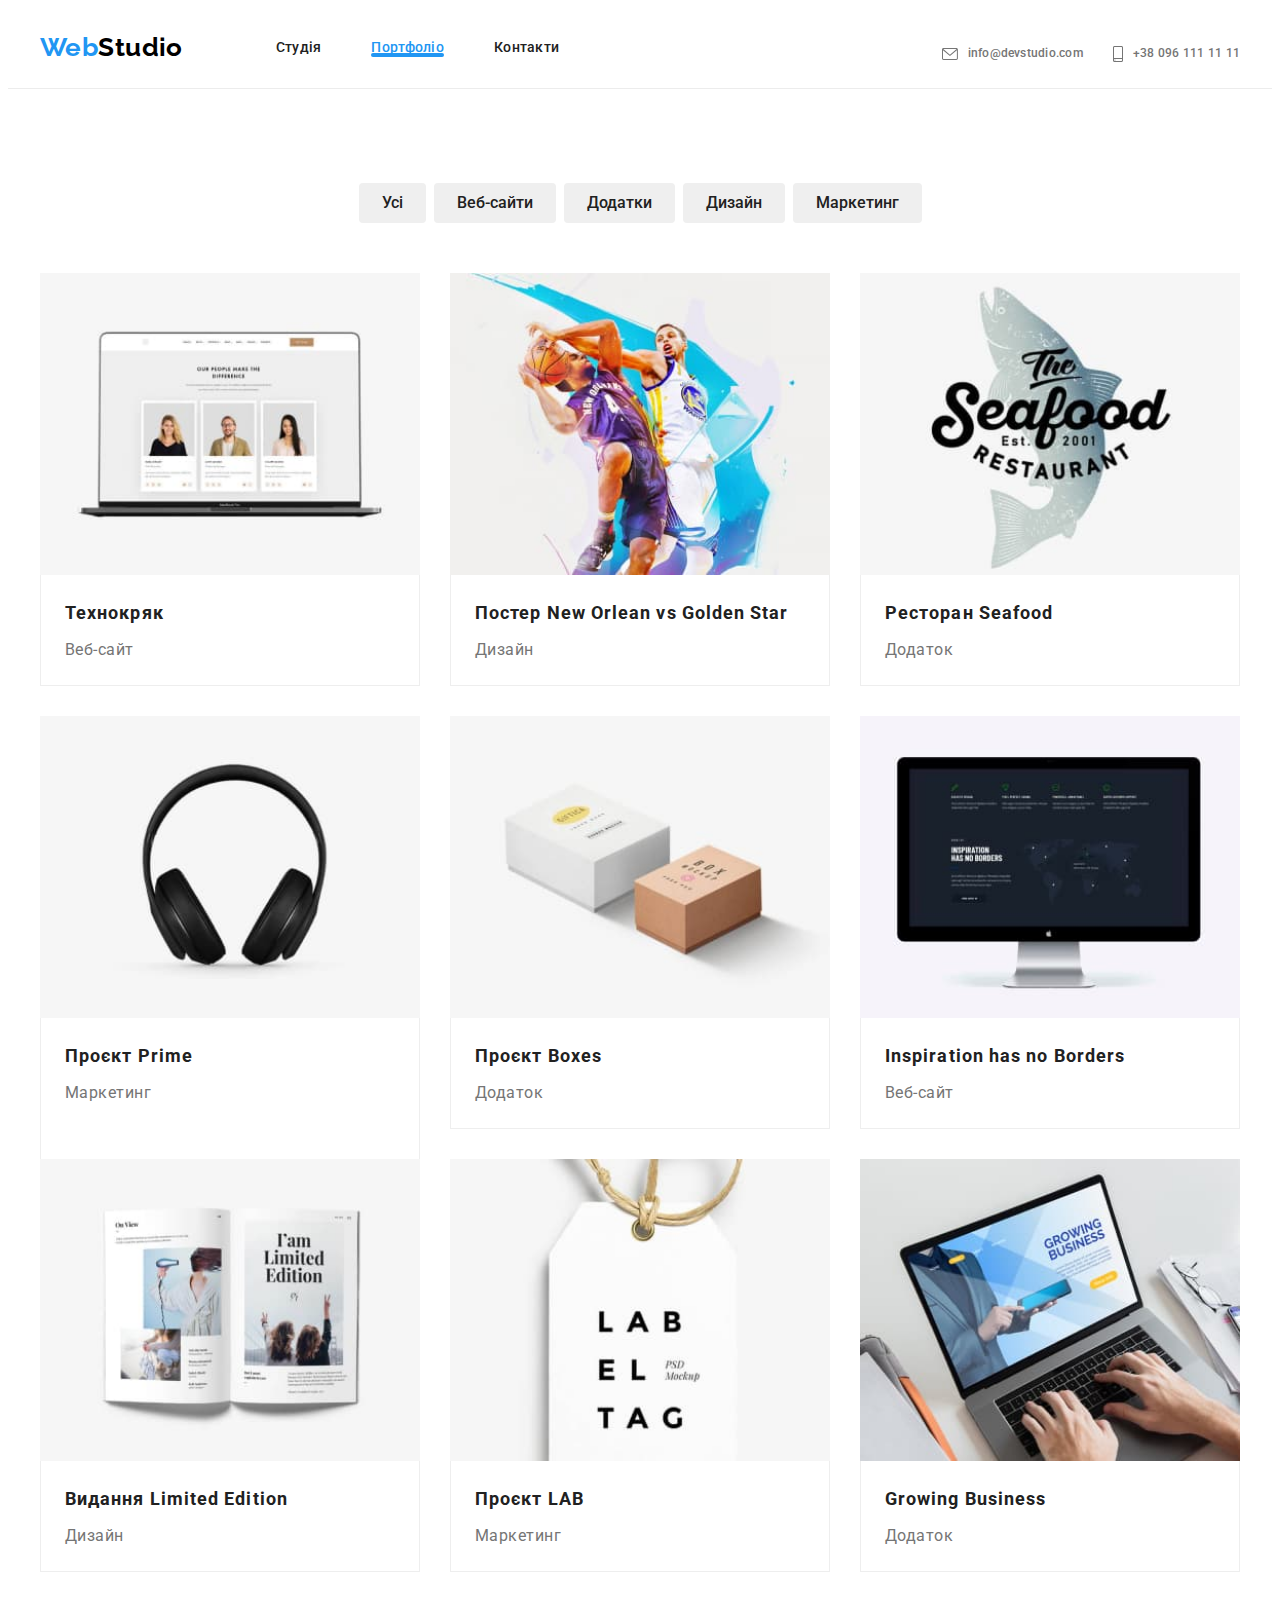
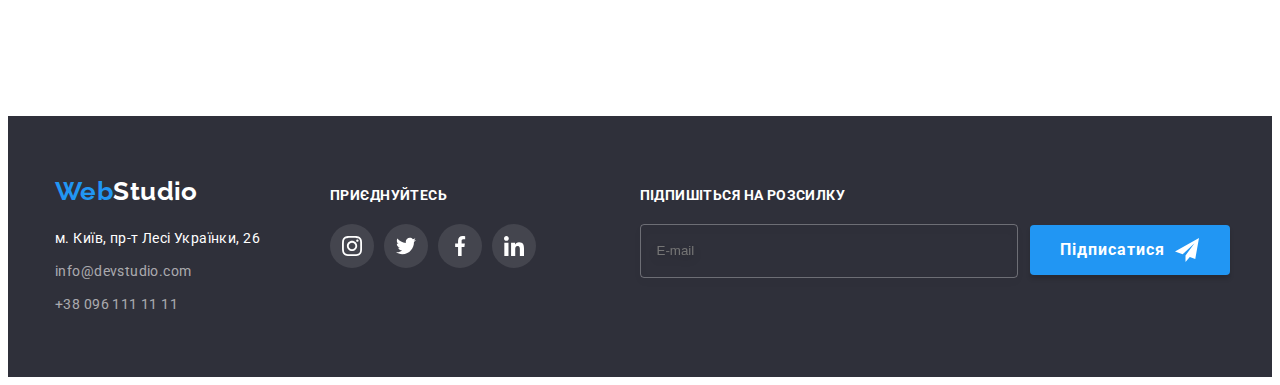
==== commit c44829a1: "Виправлення" ====
--- a/portfolio.html
+++ b/portfolio.html
@@ -121,7 +121,9 @@
             <div class="container">
                 <h1 class="hide">Приклади робіт</h1>
                     <ul class="examples-list examples-container">
-                        <li class="item"> <button type="button" class="examples-btn">Усі</button></li>
+                        <li class="item"> 
+                          <button type="button" class="examples-btn">Усі</button>
+                        </li>
                         <li class="item" > <button type="button" class="examples-btn">Веб-сайти</button></li>
                         <li class="item"> <button type="button" class="examples-btn">Додатки</button></li>
                         <li class="item"> <button type="button" class="examples-btn">Дизайн</button></li>
@@ -129,7 +131,7 @@
                     </ul>
                     <ul class="examples-list examples-photo">
                         <li class="examples-item">
-                            <a href="" class="examples-link">
+                            <a href="#" class="examples-link">
                                 <div class="examples-top-wrap">
                                   <picture>
                                     <source 
@@ -157,7 +159,7 @@
                             </a>
                         </li>
                         <li class="examples-item">
-                            <a href="" class="examples-link">
+                            <a href="#" class="examples-link">
                                 <div class="examples-top-wrap">
                                   <picture>
                                     <source 
@@ -185,7 +187,7 @@
                             </a>
                         </li>
                         <li class="examples-item">
-                            <a href="" class="examples-link">
+                            <a href="#" class="examples-link">
                                 <div class="examples-top-wrap">
                                   <picture>
                                     <source 
@@ -214,7 +216,7 @@
                         </li>
                         <li class="examples-item">
                             <div class="examples-top-wrap">
-                              <a href="" class="examples-link">
+                              <a href="#" class="examples-link">
                                 <picture>
                                   <source 
                                   srcset="./images/prime.jpg 1x, ./images/prime-2x.jpg 2x"
@@ -241,7 +243,7 @@
                             </a>
                         </li>
                         <li class="examples-item">
-                            <a href="" class="examples-link">
+                            <a href="#" class="examples-link">
                                 <div class="examples-top-wrap">
                                   <picture>
                                     <source 
@@ -269,7 +271,7 @@
                             </a>
                         </li>
                         <li class="examples-item">
-                            <a href="" class="examples-link">
+                            <a href="#" class="examples-link">
                                 <div class="examples-top-wrap">
                                   <picture>
                                     <source 
@@ -297,7 +299,7 @@
                             </a>
                         </li>
                         <li class="examples-item">
-                            <a href="" class="examples-link">
+                            <a href="#" class="examples-link">
                                 <div class="examples-top-wrap">
                                   <picture>
                                     <source 
@@ -322,10 +324,10 @@
                                     <h2 class="examples-title">Видання Limited Edition</h2>
                                     <p class="examples-uptitle">Дизайн</p>
                                 </div>
-                            </a href="" class="examples-link">
-                        </li>
-                        <li class="examples-item">
-                            <a href="" class="examples-link">
+                            </a>
+                        </li>
+                        <li class="examples-item">
+                            <a href="#" class="examples-link">
                                 <div class="examples-top-wrap">
                                   <picture>
                                     <source 
@@ -350,10 +352,10 @@
                                     <h2 class="examples-title">Проєкт LAB</h2>
                                     <p class="examples-uptitle">Маркетинг</p>
                                 </div>
-                            </a href="" class="examples-link">
-                        </li>
-                        <li class="examples-item">
-                            <a href="" class="examples-link">
+                            </a>
+                        </li>
+                        <li class="examples-item">
+                            <a href="#" class="examples-link">
                                 <div class="examples-top-wrap">
                                   <picture>
                                     <source 
@@ -378,7 +380,7 @@
                                     <h2 class="examples-title">Growing Business</h2>
                                     <p class="examples-uptitle">Додаток</p>
                                 </div>
-                            </a href="" class="examples-link">
+                            </a>
                         </li>
                     </ul>
             </div>
--- a/css/main.min.css
+++ b/css/main.min.css
@@ -1 +1 @@
-:root{--color-blue: #2196f3;--color-white: #ffffff;--color-title: #212121;--color-uptitle: #757575;--color-logo: #000000;--color-icon: #afb1b8;--transformation: cubic-bezier(0.4, 0, 0.2, 1)}h1,h2,h3,h4,h5,h6,p{margin:0}ul{list-style:none;margin:0;padding:0}img{display:block;max-width:100%;height:auto}.hide{border:0;clip:rect(1px, 1px, 1px, 1px);-webkit-clip-path:inset(50%);clip-path:inset(50%);height:1px;margin:-1px;overflow:hidden;padding:0;position:absolute;width:1px;word-wrap:normal !important}.container{width:100%;padding-left:15px;padding-right:15px;margin:0 auto}@media screen and (min-width: 480px){.container{max-width:480px}}@media screen and (min-width: 768px){.container{max-width:768px}}@media screen and (min-width: 1200px){.container{max-width:1200px}}body{font-family:"Roboto",sans-serif;font-size:14px;letter-spacing:.03em;color:var(--color-uptitle);background-color:#fff}.section{padding-top:60px;padding-bottom:60px}@media screen and (min-width: 1200px){.section{padding-top:94px;padding-bottom:94px}}.no-scroll{overflow:hidden}.backdrop{position:fixed;top:0;width:100%;height:100%;background-color:rgba(47,48,58,.4);-webkit-transition:opacity 400ms var(--transformation),visibility 300ms var(--transformation);transition:opacity 400ms var(--transformation),visibility 300ms var(--transformation)}.modal{width:100%;min-height:609px;background-color:var(--color-white);border-radius:4px;position:absolute;top:50%;left:50%;-webkit-transform:translate(-50%, -50%) rotate(0);transform:translate(-50%, -50%) rotate(0);-webkit-transition:border-radius 300ms var(--transformation),-webkit-transform 300ms var(--transformation);transition:border-radius 300ms var(--transformation),-webkit-transform 300ms var(--transformation);transition:transform 300ms var(--transformation),border-radius 300ms var(--transformation);transition:transform 300ms var(--transformation),border-radius 300ms var(--transformation),-webkit-transform 300ms var(--transformation);padding:40px}@media screen and (min-width: 480px){.modal{width:450px}}@media screen and (min-width: 1200px){.modal{width:528px;min-height:581px}}.backdrop.is-hidden .modal{-webkit-transform:translate(-50%, -50%) rotate(-90deg);transform:translate(-50%, -50%) rotate(-90deg);border-radius:50%}.modal-clouse{padding:0;position:absolute;display:-webkit-box;display:-ms-flexbox;display:flex;right:10px;top:10px;width:30px;height:30px;border:1px solid rgba(0,0,0,.1);border-radius:50%;cursor:pointer;-webkit-box-align:center;-ms-flex-align:center;align-items:center;-webkit-box-pack:center;-ms-flex-pack:center;justify-content:center;background-color:rgba(0,0,0,0)}.is-hidden{opacity:0;visibility:hidden;pointer-events:none}.modal-title{font-weight:700;font-size:20px;line-height:1.15;text-align:center;letter-spacing:.03em;color:var(--color-title);margin-bottom:12px}.input-label{display:block;font-size:12px;line-height:1.17;letter-spacing:.01em;color:var(--color-uptitle);margin-bottom:4px}.input-wrapper{position:relative;margin-bottom:10px}.modal-input{width:100%;height:40px;border:1px solid rgba(33,33,33,.2);border-radius:4px;background-color:rgba(0,0,0,0);padding-left:42px;outline:rgba(0,0,0,0)}.modal-input:focus{border-color:var(--color-blue)}.modal-input:focus+.input-icon{fill:var(--color-blue)}.input-icon{position:absolute;left:12px;-webkit-transform:translateY(50%);transform:translateY(50%)}.modal-coment{width:100%;height:120px;border:1px solid rgba(33,33,33,.2);border-radius:4px;resize:none;outline:rgba(0,0,0,0);margin-bottom:20px;padding:12px 16px}.modal-input::-webkit-input-placeholder{font-size:12px;line-height:1.17;letter-spacing:.01em;color:rgba(117,117,117,.5)}.modal-input::-moz-placeholder{font-size:12px;line-height:1.17;letter-spacing:.01em;color:rgba(117,117,117,.5)}.modal-input:-ms-input-placeholder{font-size:12px;line-height:1.17;letter-spacing:.01em;color:rgba(117,117,117,.5)}.modal-input::-ms-input-placeholder{font-size:12px;line-height:1.17;letter-spacing:.01em;color:rgba(117,117,117,.5)}.modal-input::placeholder{font-size:12px;line-height:1.17;letter-spacing:.01em;color:rgba(117,117,117,.5)}.modal-coment:focus{border-color:var(--color-blue)}.check-wrap{margin-bottom:30px}.check-text{font-weight:400;font-size:12px;line-height:1.1666666667;letter-spacing:.03em;color:var(--color-uptitle);display:-webkit-box;display:-ms-flexbox;display:flex;-webkit-box-align:center;-ms-flex-align:center;align-items:center;-webkit-box-pack:center;-ms-flex-pack:center;justify-content:center}@media screen and (min-width: 768px){.check-text{font-size:14px;line-height:1.7142857143}}.check-link{color:var(--color-blue);position:relative;padding-left:7px}.check-link::after{content:"";width:100%;height:1px;border-radius:2px;background-color:var(--color-blue);display:block;position:absolute;bottom:3px}.check-text span{width:16px;height:15px;border:2px solid var(--color-title);border-radius:2px;margin-right:7px;fill:rgba(0,0,0,0);display:-webkit-box;display:-ms-flexbox;display:flex;-webkit-box-align:center;-ms-flex-align:center;align-items:center;-webkit-box-pack:center;-ms-flex-pack:center;justify-content:center;-webkit-transition:fill 250ms var(--transformation),background-color 250ms var(--transformation),border-color 250ms var(--transformation);transition:fill 250ms var(--transformation),background-color 250ms var(--transformation),border-color 250ms var(--transformation)}.modal-check:checked+.check-text span{background-color:var(--color-blue);border:none;fill:var(--color-white)}.modal-check:focus+.check-text span{border-color:var(--color-blue)}.modal-btn{min-width:200px;height:50px;background-color:var(--color-blue);-webkit-box-shadow:0px 4px 4px rgba(0,0,0,.15);box-shadow:0px 4px 4px rgba(0,0,0,.15);border-radius:4px;color:var(--color-white);border:1px solid rgba(0,0,0,0);font-family:inherit;font-weight:700;font-size:16px;line-height:1.88;text-align:center;letter-spacing:.06em;outline:rgba(0,0,0,0);display:block;margin:0 auto}@media screen and (min-width: 480px){.modal-btn{margin-left:85px}}.checkbox-wrap{display:-webkit-box;display:-ms-flexbox;display:flex;-ms-flex-wrap:wrap;flex-wrap:wrap}.header{border-bottom:1px solid #ececec}.header__container{display:-webkit-box;display:-ms-flexbox;display:flex}.navigation{margin-right:auto}@media screen and (min-width: 767px){.navigation{display:-webkit-box;display:-ms-flexbox;display:flex}}.logo{text-decoration:none;list-style:none;font-family:"Raleway";font-weight:700;font-size:24px;line-height:1.1666666667;color:var(--color-logo);margin-right:auto}@media screen and (min-width: 1200px){.logo{font-size:26px;line-height:1.1923076923}}.header__logo{padding-top:16px;padding-bottom:16px}@media screen and (min-width: 768px){.header__logo{padding-top:32px;margin-right:87px}}@media screen and (min-width: 1200px){.header__logo{padding-top:24px;padding-bottom:25px;margin-right:93px}}.logo span{color:var(--color-blue)}.menu-nav{list-style:none}@media screen and (max-width: 767px){.menu-nav{display:none}}@media screen and (min-width: 767px){.menu-nav{display:-webkit-box;display:-ms-flexbox;display:flex;-webkit-box-align:center;-ms-flex-align:center;align-items:center;-webkit-box-pack:center;-ms-flex-pack:center;justify-content:center;gap:50px;padding-top:32px;padding-bottom:32px}}.current::after{content:"";display:block;width:100%;height:4px;background-color:var(--color-blue);border-radius:2px;position:absolute;bottom:-1px}.menu{list-style:none}@media screen and (max-width: 767px){.menu{display:none}}@media screen and (min-width: 768px){.menu{padding-top:21px}}@media screen and (min-width: 1200px){.menu{display:-webkit-box;display:-ms-flexbox;display:flex;-webkit-box-orient:horizontal;-webkit-box-direction:normal;-ms-flex-direction:row;flex-direction:row;-webkit-box-align:center;-ms-flex-align:center;align-items:center;-webkit-box-pack:center;-ms-flex-pack:center;justify-content:center;gap:30px}}.menu-nav__link{text-decoration:none;display:-webkit-box;display:-ms-flexbox;display:flex;-webkit-box-align:center;-ms-flex-align:center;align-items:center;font-weight:500;font-size:14px;line-height:1.14;letter-spacing:.02em;color:var(--color-title);-webkit-transition:color 250ms var(--transformation);transition:color 250ms var(--transformation);position:relative}.menu__link{display:-webkit-box;display:-ms-flexbox;display:flex;-webkit-box-align:center;-ms-flex-align:center;align-items:center;font-weight:500;font-size:12px;line-height:1.17;letter-spacing:.02em;text-decoration:none;color:var(--color-title);-webkit-transition:color 250ms var(--transformation);transition:color 250ms var(--transformation);position:relative}@media screen and (min-width: 768px){.menu__item{margin-bottom:10px}}.current::after{content:"";display:block;width:100%;height:4px;background-color:var(--color-blue);border-radius:2px;position:absolute;bottom:-1px}.current{color:var(--color-blue)}.menu__color{color:var(--color-uptitle)}.menu__link:hover,.menu__link:focus{color:var(--color-blue)}.menu-nav__link:hover,.menu-nav__link:focus{color:var(--color-blue)}.menu__img{margin-right:10px;fill:currentColor}.menu-mobile{position:fixed;top:0;left:0;z-index:1;width:100vw;height:100vh;background-color:#fff;padding-left:40px;padding-top:48px;padding-bottom:48px}.menu-mobile>.container{height:100%;display:-webkit-box;display:-ms-flexbox;display:flex;-webkit-box-orient:vertical;-webkit-box-direction:normal;-ms-flex-direction:column;flex-direction:column;-webkit-box-pack:justify;-ms-flex-pack:justify;justify-content:space-between}@media screen and (min-width: 768px){.menu-mobile{display:none}}.menu-open-btn{width:40px;height:40px;border:1px solid rgba(0,0,0,0);cursor:pointer;background-color:rgba(0,0,0,0);display:-webkit-box;display:-ms-flexbox;display:flex;-webkit-box-align:center;-ms-flex-align:center;align-items:center;-webkit-box-pack:center;-ms-flex-pack:center;justify-content:center;position:absolute;top:10px;right:15px}@media screen and (min-width: 768px){.menu-open-btn{display:none}}.menu-close-btn{position:absolute;top:10px;right:15px;width:40px;height:40px;border:1px solid rgba(0,0,0,0);cursor:pointer;background-color:rgba(0,0,0,0);display:-webkit-box;display:-ms-flexbox;display:flex;-webkit-box-align:center;-ms-flex-align:center;align-items:center;-webkit-box-pack:center;-ms-flex-pack:center;justify-content:center;margin-left:auto}.menu-mob{margin-bottom:auto}.menu-mob__item:not(:last-child){margin-bottom:32px}.menu-mob__link{font-weight:500;font-size:40px;line-height:1.175;letter-spacing:.02em;color:#212121;text-decoration:none}.menu-mob__link:hover,.menu-mob__link:focus{color:var(--color-blue)}.cont-div{margin-top:auto}.cont-mob{margin-bottom:64px}.cont-mob__item:not(:last-child){margin-bottom:32px}.cont-mob__link{font-weight:500;font-size:24px;line-height:1.1666666667;letter-spacing:.02em;color:#757575;text-decoration:none}.cont-mob__link:hover,.cont-mob__link:focus{color:var(--color-blue)}.mob-soc{display:-webkit-box;display:-ms-flexbox;display:flex;gap:10px;position:relative;-ms-flex-wrap:wrap;flex-wrap:wrap}.mob-soc-link{font-weight:500;font-size:18px;line-height:1.2222222222;letter-spacing:.02em;color:var(--color-blue);text-decoration:none}.mob-soc-item:not(:last-child){padding-right:10px;border-right-width:1px;border-right-style:solid;border-right-color:rgba(33,33,33,.2)}.current{color:var(--color-blue)}.hero{background-color:#505158;background-image:-webkit-gradient(linear, left top, left bottom, from(rgba(47, 48, 58, 0.4)), to(rgba(47, 48, 58, 0.4))),url(../images/Header-mob.jpg);background-image:linear-gradient(rgba(47, 48, 58, 0.4), rgba(47, 48, 58, 0.4)),url(../images/Header-mob.jpg);background-repeat:no-repeat;background-position:center;background-size:cover;text-align:center;padding:118px 60px}@media(min-device-pixel-ratio: 2),(-webkit-min-device-pixel-ratio: 2),(min-resolution: 192dpi),(min-resolution: 2dppx){.hero{background-image:-webkit-gradient(linear, left top, left bottom, from(rgba(47, 48, 58, 0.4)), to(rgba(47, 48, 58, 0.4))),url(../images/Header-mob-2x.jpg);background-image:linear-gradient(rgba(47, 48, 58, 0.4), rgba(47, 48, 58, 0.4)),url(../images/Header-mob-2x.jpg)}}@media screen and (min-width: 480){.hero{background-image:-webkit-gradient(linear, left top, left bottom, from(rgba(47, 48, 58, 0.4)), to(rgba(47, 48, 58, 0.4))),url(../images/header-tab.jpg);background-image:linear-gradient(rgba(47, 48, 58, 0.4), rgba(47, 48, 58, 0.4)),url(../images/header-tab.jpg)}}@media screen and (min-width: 480)and (min-device-pixel-ratio: 2),screen and (min-width: 480)and (-webkit-min-device-pixel-ratio: 2),screen and (min-width: 480)and (min-resolution: 192dpi),screen and (min-width: 480)and (min-resolution: 2dppx){.hero{background-image:-webkit-gradient(linear, left top, left bottom, from(rgba(47, 48, 58, 0.4)), to(rgba(47, 48, 58, 0.4))),url(../images/Header-tab-2x.jpg);background-image:linear-gradient(rgba(47, 48, 58, 0.4), rgba(47, 48, 58, 0.4)),url(../images/Header-tab-2x.jpg)}}@media screen and (min-width: 768px){.hero{padding:118px 204px;background-image:-webkit-gradient(linear, left top, left bottom, from(rgba(47, 48, 58, 0.4)), to(rgba(47, 48, 58, 0.4))),url(../images/comand.jpg);background-image:linear-gradient(rgba(47, 48, 58, 0.4), rgba(47, 48, 58, 0.4)),url(../images/comand.jpg)}}@media screen and (min-width: 768px)and (min-device-pixel-ratio: 2),screen and (min-width: 768px)and (-webkit-min-device-pixel-ratio: 2),screen and (min-width: 768px)and (min-resolution: 192dpi),screen and (min-width: 768px)and (min-resolution: 2dppx){.hero{background-image:-webkit-gradient(linear, left top, left bottom, from(rgba(47, 48, 58, 0.4)), to(rgba(47, 48, 58, 0.4))),url(../images/comand-2x.jpg);background-image:linear-gradient(rgba(47, 48, 58, 0.4), rgba(47, 48, 58, 0.4)),url(../images/comand-2x.jpg)}}@media screen and (min-width: 1200px){.hero{padding-top:200px;padding-bottom:200px}}.hero__title{margin:auto;margin-bottom:30px;max-width:696px;font-weight:900;font-size:26px;line-height:1.62;letter-spacing:.06em;color:var(--color-white);text-transform:uppercase}@media screen and (min-width: 1200px){.hero__title{font-size:44px;line-height:1.36}}.hero__btn{display:inline-block;min-width:216px;border-radius:4px;border:1px solid rgba(0,0,0,0);-webkit-box-shadow:0px 4px 4px rgba(0,0,0,.25);box-shadow:0px 4px 4px rgba(0,0,0,.25);padding:10px 32px;font-family:inherit;font-weight:700;font-size:16px;line-height:1.88;text-align:center;letter-spacing:.06em;cursor:pointer;background-color:var(--color-blue);color:var(--color-white)}.benefits{display:block}.benefits__list{display:-webkit-box;display:-ms-flexbox;display:flex;-ms-flex-wrap:wrap;flex-wrap:wrap;gap:30px}.benefits__item{width:100%}@media screen and (min-width: 768px){.benefits__item{width:calc((100% - 30px)/2)}}@media screen and (min-width: 1200px){.benefits__item{width:calc((100% - 90px)/4)}}.benefits__block{width:100%;height:120px;background-color:#f5f4fa;border-radius:4px;-webkit-box-align:center;-ms-flex-align:center;align-items:center;-webkit-box-pack:center;-ms-flex-pack:center;justify-content:center;display:-webkit-box;display:-ms-flexbox;display:flex;gap:30px;margin-bottom:30px}.benefits__title{font-size:14px;margin-bottom:10px;font-weight:700;line-height:1.14;color:var(--color-title)}@media screen and (max-width: 767px){.benefits__title{text-align:center}}.benefits__uptitle{line-height:1.71}.work{padding-top:0}@media screen and (max-width: 1199px){.work{display:none}}.work__title{margin-bottom:50px;font-weight:700;font-size:36px;line-height:1.17;text-align:center;color:var(--color-title)}.work__list{display:-webkit-box;display:-ms-flexbox;display:flex;gap:30px}.wrap{position:relative}.wrap__text{position:absolute;background-color:rgba(47,48,58,.8);height:70px;width:100%;bottom:0;font-weight:700;font-size:14px;line-height:1.14;letter-spacing:.03em;text-transform:uppercase;color:var(--color-white);display:-webkit-box;display:-ms-flexbox;display:flex;-webkit-box-align:center;-ms-flex-align:center;align-items:center;-webkit-box-pack:center;-ms-flex-pack:center;justify-content:center}.team{background-color:#f5f4fa}.team-title{margin-bottom:30px;font-weight:700;font-size:36px;line-height:1.17;text-align:center;color:var(--color-title)}@media screen and (min-width: 1200px){.team-title{margin-bottom:50px}}.team-list{display:-webkit-box;display:-ms-flexbox;display:flex;-ms-flex-wrap:wrap;flex-wrap:wrap;gap:30px}.team-border{padding-top:30px;padding-bottom:24px}@media screen and (min-width: 1200px){.team-border{padding-bottom:30px}}.team-item{border-radius:4px;width:100%;border-radius:0px 0px 4px 4px;background:#fff;-webkit-box-shadow:0px 1px 3px rgba(0,0,0,.12),0px 1px 1px rgba(0,0,0,.14),0px 2px 1px rgba(0,0,0,.2);box-shadow:0px 1px 3px rgba(0,0,0,.12),0px 1px 1px rgba(0,0,0,.14),0px 2px 1px rgba(0,0,0,.2)}@media screen and (min-width: 768px){.team-item{width:calc((100% - 30px)/2)}}@media screen and (min-width: 1200px){.team-item{width:calc((100% - 90px)/4)}}.team-item-title{margin-bottom:10px;font-weight:500;font-size:16px;line-height:1.19;text-align:center;color:var(--color-title)}.team-item-uptitle{margin-bottom:16px;font-size:16px;line-height:1.19;text-align:center}.team-soc-list{display:-webkit-box;display:-ms-flexbox;display:flex;-webkit-box-align:center;-ms-flex-align:center;align-items:center;-webkit-box-pack:center;-ms-flex-pack:center;justify-content:center;gap:10px}.team-soc-item{width:44px;height:44px}.team-soc-link{width:100%;height:100%;border-radius:50%;display:-webkit-box;display:-ms-flexbox;display:flex;-webkit-box-align:center;-ms-flex-align:center;align-items:center;-webkit-box-pack:center;-ms-flex-pack:center;justify-content:center;fill:var(--color-icon);-webkit-transition:fill 250ms var(--transformation),background-color 250ms var(--transformation);transition:fill 250ms var(--transformation),background-color 250ms var(--transformation)}.team-soc-link:hover,.team-soc-link:focus{background-color:var(--color-blue);fill:var(--color-white)}.client-title{margin-bottom:30px;font-weight:700;font-size:28px;line-height:1.18;text-align:center;letter-spacing:.03em;color:var(--color-title)}@media screen and (min-width: 1200px){.client-title{font-size:36px;line-height:1.17;margin-bottom:50px}}.client-list{display:-webkit-box;display:-ms-flexbox;display:flex;-ms-flex-wrap:wrap;flex-wrap:wrap;-webkit-box-align:center;-ms-flex-align:center;align-items:center;-webkit-box-pack:center;-ms-flex-pack:center;justify-content:center;gap:30px}.client-item{width:calc((100% - 30px)/2);height:92px}@media screen and (min-width: 768px){.client-item{width:calc((100% - 60px)/3)}}@media screen and (min-width: 1200px){.client-item{width:calc((100% - 150px)/6)}}.client-link{width:100%;height:100%;border-radius:4px;border:1px solid #afb1b8;display:-webkit-box;display:-ms-flexbox;display:flex;-webkit-box-align:center;-ms-flex-align:center;align-items:center;-webkit-box-pack:center;-ms-flex-pack:center;justify-content:center;fill:var(--color-icon);-webkit-transition:fill 250ms var(--transformation),border 250ms var(--transformation);transition:fill 250ms var(--transformation),border 250ms var(--transformation)}.client-link:hover,.client-link:focus{border:1px solid var(--color-blue);fill:var(--color-blue)}.contacts-container{display:-webkit-box;display:-ms-flexbox;display:flex;-webkit-box-align:baseline;-ms-flex-align:baseline;align-items:baseline;-ms-flex-wrap:wrap;flex-wrap:wrap}@media screen and (max-width: 767px){.contacts-container{-webkit-box-orient:vertical;-webkit-box-direction:normal;-ms-flex-direction:column;flex-direction:column}}@media screen and (min-width: 1200px){.contacts-container{-ms-flex-wrap:nowrap;flex-wrap:nowrap}}.contacts{padding-top:60px;padding-bottom:60px;background-color:#2f303a}.logo-contacts{color:var(--color-white);margin-bottom:20px;display:block}@media screen and (max-width: 1199px){.logo-contacts{text-align:center}}.contacts-adress{font-style:normal}@media screen and (max-width: 1199px){.contacts-adress{margin-left:auto;margin-right:auto;margin-bottom:60px}}@media screen and (min-width: 1200px){.contacts-adress{margin-left:15px}}@media screen and (max-width: 1199px){.contacts-list{text-align:center}}.contacts-item{margin-bottom:9px}.contacts-item:last-child{margin-bottom:0}.contacts-link{line-height:1.71;text-decoration:none;color:rgba(255,255,255,.6);-webkit-transition:color 250ms var(--transformation);transition:color 250ms var(--transformation)}.contacts-link:hover,.contacts-link:focus{color:var(--color-blue)}.contacts-link-color{color:var(--color-white)}.footer-conteiner{margin:0 auto}@media screen and (max-width: 767px){.footer-conteiner{margin-bottom:60px}}@media screen and (min-width: 768px){.footer-conteiner{margin-left:165px}}@media screen and (min-width: 1200px){.footer-conteiner{margin-left:70px}}.footer-text{margin-bottom:20px;font-weight:700;font-size:14px;line-height:1.14;letter-spacing:.03em;text-transform:uppercase;color:var(--color-white)}.footer-soc-list{display:-webkit-box;display:-ms-flexbox;display:flex;gap:10px}.footer-soc-item{width:44px;height:44px}.footer-soc-link{width:100%;height:100%;border-radius:50px;fill:var(--color-white);display:-webkit-box;display:-ms-flexbox;display:flex;-webkit-box-align:center;-ms-flex-align:center;align-items:center;-webkit-box-pack:center;-ms-flex-pack:center;justify-content:center;background-color:rgba(255,255,255,.1);-webkit-transition:background-color 250ms var(--transformation);transition:background-color 250ms var(--transformation)}.footer-soc-link:hover,.footer-soc-link:focus{background-color:var(--color-blue)}.footer-field{margin:0 auto}@media screen and (min-width: 768px){.footer-field{margin:0 auto}}@media screen and (min-width: 1200px){.footer-field{margin-left:93px}}.footer-text{font-weight:700;font-size:14px;line-height:1.14;letter-spacing:.03em;text-transform:uppercase;color:var(--color-white);margin-bottom:20px}@media screen and (max-width: 1199px){.footer-text{text-align:center}}.footer-form{display:-webkit-box;display:-ms-flexbox;display:flex;-webkit-box-align:center;-ms-flex-align:center;align-items:center;-webkit-box-pack:center;-ms-flex-pack:center;justify-content:center;-ms-flex-wrap:wrap;flex-wrap:wrap;margin-left:15px;-webkit-box-orient:vertical;-webkit-box-direction:normal;-ms-flex-direction:column;flex-direction:column}@media screen and (min-width: 1200px){.footer-form{-webkit-box-orient:horizontal;-webkit-box-direction:normal;-ms-flex-direction:row;flex-direction:row;-ms-flex-wrap:nowrap;flex-wrap:nowrap;margin-left:0;-webkit-box-align:baseline;-ms-flex-align:baseline;align-items:baseline}}.footer-reset{height:50px;border:1px solid rgba(255,255,255,.3);-webkit-filter:drop-shadow(0px 4px 4px rgba(0, 0, 0, 0.15));filter:drop-shadow(0px 4px 4px rgba(0, 0, 0, 0.15));border-radius:4px;margin-right:12px;background-color:rgba(0,0,0,0);padding-left:16px;color:var(--color-white);margin-bottom:20px}@media screen and (min-width: 480px){.footer-reset{width:450px}}@media screen and (min-width: 1200px){.footer-reset{width:358px}}.foter-reset::-webkit-input-placeholder{font-size:16px;line-height:1.25;letter-spacing:.03em;color:rgba(255,255,255,.6)}.foter-reset::-moz-placeholder{font-size:16px;line-height:1.25;letter-spacing:.03em;color:rgba(255,255,255,.6)}.foter-reset:-ms-input-placeholder{font-size:16px;line-height:1.25;letter-spacing:.03em;color:rgba(255,255,255,.6)}.foter-reset::-ms-input-placeholder{font-size:16px;line-height:1.25;letter-spacing:.03em;color:rgba(255,255,255,.6)}.foter-reset::placeholder{font-size:16px;line-height:1.25;letter-spacing:.03em;color:rgba(255,255,255,.6)}.footer-btn{min-width:200px;height:50px;border-radius:4px;background-color:var(--color-blue);border:1px solid rgba(0,0,0,0);cursor:pointer;-webkit-box-shadow:0px 4px 4px rgba(0,0,0,.15);box-shadow:0px 4px 4px rgba(0,0,0,.15);font-family:inherit;font-weight:700;font-size:16px;line-height:1.88;text-align:center;letter-spacing:.06em;color:var(--color-white);padding:10px 28px;display:-webkit-box;display:-ms-flexbox;display:flex;-webkit-box-align:center;-ms-flex-align:center;align-items:center;-webkit-box-pack:center;-ms-flex-pack:center;justify-content:center}.footer-form-icon{margin-left:10px}.examples{display:block}.examples-container{display:-webkit-box;display:-ms-flexbox;display:flex;-webkit-column-gap:8px;-moz-column-gap:8px;column-gap:8px;row-gap:15px;-ms-flex-wrap:wrap;flex-wrap:wrap;margin-bottom:40px}.examples-photo{display:-webkit-box;display:-ms-flexbox;display:flex;-ms-flex-wrap:wrap;flex-wrap:wrap;gap:30px}.examples-btn{display:inline-block;display:-webkit-box;display:-ms-flexbox;display:flex;padding:6px 22px;border-radius:4px;border:1px solid rgba(0,0,0,0);font-family:inherit;font-weight:500;font-size:16px;line-height:1.62;text-align:center;cursor:pointer;color:var(--color-title);-webkit-transition:color 250ms var(--transformation),background-color 250ms var(--transformation),-webkit-box-shadow 250ms var(--transformation);transition:color 250ms var(--transformation),background-color 250ms var(--transformation),-webkit-box-shadow 250ms var(--transformation);transition:color 250ms var(--transformation),background-color 250ms var(--transformation),box-shadow 250ms var(--transformation);transition:color 250ms var(--transformation),background-color 250ms var(--transformation),box-shadow 250ms var(--transformation),-webkit-box-shadow 250ms var(--transformation)}.examples-btn:hover,.examples-btn:focus{background-color:var(--color-blue);color:var(--color-white);-webkit-box-shadow:0px 3px 1px rgba(0,0,0,.1),0px 1px 2px rgba(0,0,0,.08),0px 2px 2px rgba(0,0,0,.12);box-shadow:0px 3px 1px rgba(0,0,0,.1),0px 1px 2px rgba(0,0,0,.08),0px 2px 2px rgba(0,0,0,.12)}.examples-item{width:100%;border-left:1px solid #eee;border-right:1px solid #eee;border-bottom:1px solid #eee}@media screen and (min-width: 480px){.examples-item{width:450px}}@media screen and (min-width: 768px){.examples-item{width:354px}}@media screen and (min-width: 1200px){.examples-item{width:calc((100% - 60px)/3)}}.examples-link{display:block;text-decoration:none;-webkit-transition:-webkit-box-shadow 250ms var(--transformation);transition:-webkit-box-shadow 250ms var(--transformation);transition:box-shadow 250ms var(--transformation);transition:box-shadow 250ms var(--transformation), -webkit-box-shadow 250ms var(--transformation)}.examples-link:hover,.examples-link:focus{-webkit-box-shadow:0px 1px 1px rgba(0,0,0,.12),0px 4px 4px rgba(0,0,0,.06),1px 4px 6px rgba(0,0,0,.16);box-shadow:0px 1px 1px rgba(0,0,0,.12),0px 4px 4px rgba(0,0,0,.06),1px 4px 6px rgba(0,0,0,.16)}.examples-top-wrap{position:relative;overflow:hidden}.examples-item:hover .examples-top-text{-webkit-transform:translateY(0);transform:translateY(0)}.examples-top-text{position:absolute;background-color:rgba(33,150,243,.9);color:var(--color-white);top:0;height:100%;font-size:18px;line-height:1.56;padding:63px 24px;-webkit-transform:translateY(100%);transform:translateY(100%);-webkit-transition:-webkit-transform 250ms var(--transformation);transition:-webkit-transform 250ms var(--transformation);transition:transform 250ms var(--transformation);transition:transform 250ms var(--transformation), -webkit-transform 250ms var(--transformation);overflow:auto}.examples-text{padding:20px 24px}.examples-title{margin-bottom:4px;font-weight:700;font-size:18px;line-height:2;letter-spacing:.06em;color:var(--color-title)}.examples-uptitle{font-size:16px;line-height:1.88;color:var(--color-uptitle)}/*# sourceMappingURL=main.min.css.map */+:root{--color-blue: #2196f3;--color-white: #ffffff;--color-title: #212121;--color-uptitle: #757575;--color-logo: #000000;--color-icon: #afb1b8;--transformation: cubic-bezier(0.4, 0, 0.2, 1)}h1,h2,h3,h4,h5,h6,p{margin:0}ul{list-style:none;margin:0;padding:0}img{display:block;max-width:100%;height:auto}.hide{border:0;clip:rect(1px, 1px, 1px, 1px);-webkit-clip-path:inset(50%);clip-path:inset(50%);height:1px;margin:-1px;overflow:hidden;padding:0;position:absolute;width:1px;word-wrap:normal !important}.container{width:100%;padding-left:15px;padding-right:15px;margin:0 auto}@media screen and (min-width: 480px){.container{max-width:480px}}@media screen and (min-width: 768px){.container{max-width:768px}}@media screen and (min-width: 1200px){.container{max-width:1200px}}body{font-family:"Roboto",sans-serif;font-size:14px;letter-spacing:.03em;color:var(--color-uptitle);background-color:#fff}.section{padding-top:60px;padding-bottom:60px}@media screen and (min-width: 1200px){.section{padding-top:94px;padding-bottom:94px}}.no-scroll{overflow:hidden}.backdrop{position:fixed;top:0;width:100%;height:100%;background-color:rgba(47,48,58,.4);-webkit-transition:opacity 400ms var(--transformation),visibility 300ms var(--transformation);transition:opacity 400ms var(--transformation),visibility 300ms var(--transformation)}.modal{width:100%;min-height:609px;background-color:var(--color-white);border-radius:4px;position:absolute;top:50%;left:50%;-webkit-transform:translate(-50%, -50%) rotate(0);transform:translate(-50%, -50%) rotate(0);-webkit-transition:border-radius 300ms var(--transformation),-webkit-transform 300ms var(--transformation);transition:border-radius 300ms var(--transformation),-webkit-transform 300ms var(--transformation);transition:transform 300ms var(--transformation),border-radius 300ms var(--transformation);transition:transform 300ms var(--transformation),border-radius 300ms var(--transformation),-webkit-transform 300ms var(--transformation);padding:40px}@media screen and (min-width: 480px){.modal{width:450px}}@media screen and (min-width: 1200px){.modal{width:528px;min-height:581px}}.backdrop.is-hidden .modal{-webkit-transform:translate(-50%, -50%) rotate(-90deg);transform:translate(-50%, -50%) rotate(-90deg);border-radius:50%}.modal-clouse{padding:0;position:absolute;display:-webkit-box;display:-ms-flexbox;display:flex;right:10px;top:10px;width:30px;height:30px;border:1px solid rgba(0,0,0,.1);border-radius:50%;cursor:pointer;-webkit-box-align:center;-ms-flex-align:center;align-items:center;-webkit-box-pack:center;-ms-flex-pack:center;justify-content:center;background-color:rgba(0,0,0,0)}.is-hidden{opacity:0;visibility:hidden;pointer-events:none}.modal-title{font-weight:700;font-size:20px;line-height:1.15;text-align:center;letter-spacing:.03em;color:var(--color-title);margin-bottom:12px}.input-label{display:block;font-size:12px;line-height:1.17;letter-spacing:.01em;color:var(--color-uptitle);margin-bottom:4px}.input-wrapper{position:relative;margin-bottom:10px}.modal-input{width:100%;height:40px;border:1px solid rgba(33,33,33,.2);border-radius:4px;background-color:rgba(0,0,0,0);padding-left:42px;outline:rgba(0,0,0,0)}.modal-input:focus{border-color:var(--color-blue)}.modal-input:focus+.input-icon{fill:var(--color-blue)}.input-icon{position:absolute;left:12px;-webkit-transform:translateY(50%);transform:translateY(50%)}.modal-coment{width:100%;height:120px;border:1px solid rgba(33,33,33,.2);border-radius:4px;resize:none;outline:rgba(0,0,0,0);margin-bottom:20px;padding:12px 16px}.modal-input::-webkit-input-placeholder{font-size:12px;line-height:1.17;letter-spacing:.01em;color:rgba(117,117,117,.5)}.modal-input::-moz-placeholder{font-size:12px;line-height:1.17;letter-spacing:.01em;color:rgba(117,117,117,.5)}.modal-input:-ms-input-placeholder{font-size:12px;line-height:1.17;letter-spacing:.01em;color:rgba(117,117,117,.5)}.modal-input::-ms-input-placeholder{font-size:12px;line-height:1.17;letter-spacing:.01em;color:rgba(117,117,117,.5)}.modal-input::placeholder{font-size:12px;line-height:1.17;letter-spacing:.01em;color:rgba(117,117,117,.5)}.modal-coment:focus{border-color:var(--color-blue)}.check-wrap{margin-bottom:30px}.check-text{font-weight:400;font-size:12px;line-height:1.1666666667;letter-spacing:.03em;color:var(--color-uptitle);display:-webkit-box;display:-ms-flexbox;display:flex;-webkit-box-align:center;-ms-flex-align:center;align-items:center;-webkit-box-pack:center;-ms-flex-pack:center;justify-content:center}@media screen and (min-width: 768px){.check-text{font-size:14px;line-height:1.7142857143}}.check-link{color:var(--color-blue);position:relative;padding-left:7px}.check-link::after{content:"";width:100%;height:1px;border-radius:2px;background-color:var(--color-blue);display:block;position:absolute;bottom:3px}.check-text span{width:16px;height:15px;border:2px solid var(--color-title);border-radius:2px;margin-right:7px;fill:rgba(0,0,0,0);display:-webkit-box;display:-ms-flexbox;display:flex;-webkit-box-align:center;-ms-flex-align:center;align-items:center;-webkit-box-pack:center;-ms-flex-pack:center;justify-content:center;-webkit-transition:fill 250ms var(--transformation),background-color 250ms var(--transformation),border-color 250ms var(--transformation);transition:fill 250ms var(--transformation),background-color 250ms var(--transformation),border-color 250ms var(--transformation)}.modal-check:checked+.check-text span{background-color:var(--color-blue);border:none;fill:var(--color-white)}.modal-check:focus+.check-text span{border-color:var(--color-blue)}.modal-btn{min-width:200px;height:50px;background-color:var(--color-blue);-webkit-box-shadow:0px 4px 4px rgba(0,0,0,.15);box-shadow:0px 4px 4px rgba(0,0,0,.15);border-radius:4px;color:var(--color-white);border:1px solid rgba(0,0,0,0);font-family:inherit;font-weight:700;font-size:16px;line-height:1.88;text-align:center;letter-spacing:.06em;outline:rgba(0,0,0,0);display:block;margin:0 auto}@media screen and (min-width: 480px){.modal-btn{margin-left:85px}}.checkbox-wrap{display:-webkit-box;display:-ms-flexbox;display:flex;-ms-flex-wrap:wrap;flex-wrap:wrap}.header{border-bottom:1px solid #ececec}.header__container{display:-webkit-box;display:-ms-flexbox;display:flex}.navigation{margin-right:auto}@media screen and (min-width: 767px){.navigation{display:-webkit-box;display:-ms-flexbox;display:flex}}.logo{text-decoration:none;list-style:none;font-family:"Raleway";font-weight:700;font-size:24px;line-height:1.1666666667;color:var(--color-logo);margin-right:auto}@media screen and (min-width: 1200px){.logo{font-size:26px;line-height:1.1923076923}}.header__logo{padding-top:16px;padding-bottom:16px}@media screen and (min-width: 768px){.header__logo{padding-top:32px;margin-right:87px}}@media screen and (min-width: 1200px){.header__logo{padding-top:24px;padding-bottom:25px;margin-right:93px}}.logo span{color:var(--color-blue)}.menu-nav{list-style:none}@media screen and (max-width: 767px){.menu-nav{display:none}}@media screen and (min-width: 767px){.menu-nav{display:-webkit-box;display:-ms-flexbox;display:flex;-webkit-box-align:center;-ms-flex-align:center;align-items:center;-webkit-box-pack:center;-ms-flex-pack:center;justify-content:center;gap:50px;padding-top:32px;padding-bottom:32px}}.current::after{content:"";display:block;width:100%;height:4px;background-color:var(--color-blue);border-radius:2px;position:absolute;bottom:-1px}.menu{list-style:none}@media screen and (max-width: 767px){.menu{display:none}}@media screen and (min-width: 768px){.menu{padding-top:21px}}@media screen and (min-width: 1200px){.menu{display:-webkit-box;display:-ms-flexbox;display:flex;-webkit-box-orient:horizontal;-webkit-box-direction:normal;-ms-flex-direction:row;flex-direction:row;-webkit-box-align:center;-ms-flex-align:center;align-items:center;-webkit-box-pack:center;-ms-flex-pack:center;justify-content:center;gap:30px}}.menu-nav__link{text-decoration:none;display:-webkit-box;display:-ms-flexbox;display:flex;-webkit-box-align:center;-ms-flex-align:center;align-items:center;font-weight:500;font-size:14px;line-height:1.14;letter-spacing:.02em;color:var(--color-title);-webkit-transition:color 250ms var(--transformation);transition:color 250ms var(--transformation);position:relative}.menu__link{display:-webkit-box;display:-ms-flexbox;display:flex;-webkit-box-align:center;-ms-flex-align:center;align-items:center;font-weight:500;font-size:12px;line-height:1.17;letter-spacing:.02em;text-decoration:none;color:var(--color-title);-webkit-transition:color 250ms var(--transformation);transition:color 250ms var(--transformation);position:relative}@media screen and (min-width: 768px){.menu__item{margin-bottom:10px}}.current::after{content:"";display:block;width:100%;height:4px;background-color:var(--color-blue);border-radius:2px;position:absolute;bottom:-1px}.current{color:var(--color-blue)}.menu__color{color:var(--color-uptitle)}.menu__link:hover,.menu__link:focus{color:var(--color-blue)}.menu-nav__link:hover,.menu-nav__link:focus{color:var(--color-blue)}.menu__img{margin-right:10px;fill:currentColor}.menu-mobile{position:fixed;top:0;left:0;z-index:1;width:100vw;height:100vh;background-color:#fff;padding-left:40px;padding-top:48px;padding-bottom:48px}.menu-mobile>.container{height:100%;display:-webkit-box;display:-ms-flexbox;display:flex;-webkit-box-orient:vertical;-webkit-box-direction:normal;-ms-flex-direction:column;flex-direction:column;-webkit-box-pack:justify;-ms-flex-pack:justify;justify-content:space-between}@media screen and (min-width: 768px){.menu-mobile{display:none}}.menu-open-btn{width:40px;height:40px;border:1px solid rgba(0,0,0,0);cursor:pointer;background-color:rgba(0,0,0,0);display:-webkit-box;display:-ms-flexbox;display:flex;-webkit-box-align:center;-ms-flex-align:center;align-items:center;-webkit-box-pack:center;-ms-flex-pack:center;justify-content:center;position:absolute;top:10px;right:15px}@media screen and (min-width: 768px){.menu-open-btn{display:none}}.menu-close-btn{position:absolute;top:10px;right:15px;width:40px;height:40px;border:1px solid rgba(0,0,0,0);cursor:pointer;background-color:rgba(0,0,0,0);display:-webkit-box;display:-ms-flexbox;display:flex;-webkit-box-align:center;-ms-flex-align:center;align-items:center;-webkit-box-pack:center;-ms-flex-pack:center;justify-content:center;margin-left:auto}.menu-mob{margin-bottom:auto}.menu-mob__item:not(:last-child){margin-bottom:32px}.menu-mob__link{font-weight:500;font-size:40px;line-height:1.175;letter-spacing:.02em;color:#212121;text-decoration:none}.menu-mob__link:hover,.menu-mob__link:focus{color:var(--color-blue)}.cont-div{margin-top:auto}.cont-mob{margin-bottom:64px}.cont-mob__item:not(:last-child){margin-bottom:32px}.cont-mob__link{font-weight:500;font-size:24px;line-height:1.1666666667;letter-spacing:.02em;color:#757575;text-decoration:none}.cont-mob__link:hover,.cont-mob__link:focus{color:var(--color-blue)}.mob-soc{display:-webkit-box;display:-ms-flexbox;display:flex;gap:10px;position:relative;-ms-flex-wrap:wrap;flex-wrap:wrap}.mob-soc-link{font-weight:500;font-size:18px;line-height:1.2222222222;letter-spacing:.02em;color:var(--color-blue);text-decoration:none}.mob-soc-item:not(:last-child){padding-right:10px;border-right-width:1px;border-right-style:solid;border-right-color:rgba(33,33,33,.2)}.current{color:var(--color-blue)}.hero{background-color:#505158;background-image:-webkit-gradient(linear, left top, left bottom, from(rgba(47, 48, 58, 0.4)), to(rgba(47, 48, 58, 0.4))),url(../images/Header-mob.jpg);background-image:linear-gradient(rgba(47, 48, 58, 0.4), rgba(47, 48, 58, 0.4)),url(../images/Header-mob.jpg);background-repeat:no-repeat;background-position:center;background-size:cover;text-align:center;padding:118px 60px}@media(min-device-pixel-ratio: 2),(-webkit-min-device-pixel-ratio: 2),(min-resolution: 192dpi),(min-resolution: 2dppx){.hero{background-image:-webkit-gradient(linear, left top, left bottom, from(rgba(47, 48, 58, 0.4)), to(rgba(47, 48, 58, 0.4))),url(../images/Header-mob-2x.jpg);background-image:linear-gradient(rgba(47, 48, 58, 0.4), rgba(47, 48, 58, 0.4)),url(../images/Header-mob-2x.jpg)}}@media screen and (min-width: 480){.hero{background-image:-webkit-gradient(linear, left top, left bottom, from(rgba(47, 48, 58, 0.4)), to(rgba(47, 48, 58, 0.4))),url(../images/header-tab.jpg);background-image:linear-gradient(rgba(47, 48, 58, 0.4), rgba(47, 48, 58, 0.4)),url(../images/header-tab.jpg)}}@media screen and (min-width: 480)and (min-device-pixel-ratio: 2),screen and (min-width: 480)and (-webkit-min-device-pixel-ratio: 2),screen and (min-width: 480)and (min-resolution: 192dpi),screen and (min-width: 480)and (min-resolution: 2dppx){.hero{background-image:-webkit-gradient(linear, left top, left bottom, from(rgba(47, 48, 58, 0.4)), to(rgba(47, 48, 58, 0.4))),url(../images/Header-tab-2x.jpg);background-image:linear-gradient(rgba(47, 48, 58, 0.4), rgba(47, 48, 58, 0.4)),url(../images/Header-tab-2x.jpg)}}@media screen and (min-width: 768px){.hero{padding:118px 204px;background-image:-webkit-gradient(linear, left top, left bottom, from(rgba(47, 48, 58, 0.4)), to(rgba(47, 48, 58, 0.4))),url(../images/comand.jpg);background-image:linear-gradient(rgba(47, 48, 58, 0.4), rgba(47, 48, 58, 0.4)),url(../images/comand.jpg)}}@media screen and (min-width: 768px)and (min-device-pixel-ratio: 2),screen and (min-width: 768px)and (-webkit-min-device-pixel-ratio: 2),screen and (min-width: 768px)and (min-resolution: 192dpi),screen and (min-width: 768px)and (min-resolution: 2dppx){.hero{background-image:-webkit-gradient(linear, left top, left bottom, from(rgba(47, 48, 58, 0.4)), to(rgba(47, 48, 58, 0.4))),url(../images/comand-2x.jpg);background-image:linear-gradient(rgba(47, 48, 58, 0.4), rgba(47, 48, 58, 0.4)),url(../images/comand-2x.jpg)}}@media screen and (min-width: 1200px){.hero{padding-top:200px;padding-bottom:200px}}.hero__title{margin:auto;margin-bottom:30px;max-width:696px;font-weight:900;font-size:26px;line-height:1.62;letter-spacing:.06em;color:var(--color-white);text-transform:uppercase}@media screen and (min-width: 1200px){.hero__title{font-size:44px;line-height:1.36}}.hero__btn{display:inline-block;min-width:216px;border-radius:4px;border:1px solid rgba(0,0,0,0);-webkit-box-shadow:0px 4px 4px rgba(0,0,0,.25);box-shadow:0px 4px 4px rgba(0,0,0,.25);padding:10px 32px;font-family:inherit;font-weight:700;font-size:16px;line-height:1.88;text-align:center;letter-spacing:.06em;cursor:pointer;background-color:var(--color-blue);color:var(--color-white)}.benefits{display:block}.benefits__list{display:-webkit-box;display:-ms-flexbox;display:flex;-ms-flex-wrap:wrap;flex-wrap:wrap;gap:30px}.benefits__item{width:100%}@media screen and (min-width: 768px){.benefits__item{width:calc((100% - 30px)/2)}}@media screen and (min-width: 1200px){.benefits__item{width:calc((100% - 90px)/4)}}.benefits__block{width:100%;height:120px;background-color:#f5f4fa;border-radius:4px;-webkit-box-align:center;-ms-flex-align:center;align-items:center;-webkit-box-pack:center;-ms-flex-pack:center;justify-content:center;display:-webkit-box;display:-ms-flexbox;display:flex;gap:30px;margin-bottom:30px}.benefits__title{font-size:14px;margin-bottom:10px;font-weight:700;line-height:1.14;color:var(--color-title)}@media screen and (max-width: 767px){.benefits__title{text-align:center}}.benefits__uptitle{line-height:1.71}.work{padding-top:0}@media screen and (max-width: 1199px){.work{display:none}}.work__title{margin-bottom:50px;font-weight:700;font-size:36px;line-height:1.17;text-align:center;color:var(--color-title)}.work__list{display:-webkit-box;display:-ms-flexbox;display:flex;gap:30px}.wrap{position:relative}.wrap__text{position:absolute;background-color:rgba(47,48,58,.8);height:70px;width:100%;bottom:0;font-weight:700;font-size:14px;line-height:1.14;letter-spacing:.03em;text-transform:uppercase;color:var(--color-white);display:-webkit-box;display:-ms-flexbox;display:flex;-webkit-box-align:center;-ms-flex-align:center;align-items:center;-webkit-box-pack:center;-ms-flex-pack:center;justify-content:center}.team{background-color:#f5f4fa}.team-title{margin-bottom:30px;font-weight:700;font-size:36px;line-height:1.17;text-align:center;color:var(--color-title)}@media screen and (min-width: 1200px){.team-title{margin-bottom:50px}}.team-list{display:-webkit-box;display:-ms-flexbox;display:flex;-ms-flex-wrap:wrap;flex-wrap:wrap;gap:30px}.team-border{padding-top:30px;padding-bottom:24px}@media screen and (min-width: 1200px){.team-border{padding-bottom:30px}}.team-item{border-radius:4px;width:100%;border-radius:0px 0px 4px 4px;background:#fff;-webkit-box-shadow:0px 1px 3px rgba(0,0,0,.12),0px 1px 1px rgba(0,0,0,.14),0px 2px 1px rgba(0,0,0,.2);box-shadow:0px 1px 3px rgba(0,0,0,.12),0px 1px 1px rgba(0,0,0,.14),0px 2px 1px rgba(0,0,0,.2)}@media screen and (min-width: 768px){.team-item{width:calc((100% - 30px)/2)}}@media screen and (min-width: 1200px){.team-item{width:calc((100% - 90px)/4)}}.team-item-title{margin-bottom:10px;font-weight:500;font-size:16px;line-height:1.19;text-align:center;color:var(--color-title)}.team-item-uptitle{margin-bottom:16px;font-size:16px;line-height:1.19;text-align:center}.team-soc-list{display:-webkit-box;display:-ms-flexbox;display:flex;-webkit-box-align:center;-ms-flex-align:center;align-items:center;-webkit-box-pack:center;-ms-flex-pack:center;justify-content:center;gap:10px}.team-soc-item{width:44px;height:44px}.team-soc-link{width:100%;height:100%;border-radius:50%;display:-webkit-box;display:-ms-flexbox;display:flex;-webkit-box-align:center;-ms-flex-align:center;align-items:center;-webkit-box-pack:center;-ms-flex-pack:center;justify-content:center;fill:var(--color-icon);-webkit-transition:fill 250ms var(--transformation),background-color 250ms var(--transformation);transition:fill 250ms var(--transformation),background-color 250ms var(--transformation)}.team-soc-link:hover,.team-soc-link:focus{background-color:var(--color-blue);fill:var(--color-white)}.client-title{margin-bottom:30px;font-weight:700;font-size:28px;line-height:1.18;text-align:center;letter-spacing:.03em;color:var(--color-title)}@media screen and (min-width: 1200px){.client-title{font-size:36px;line-height:1.17;margin-bottom:50px}}.client-list{display:-webkit-box;display:-ms-flexbox;display:flex;-ms-flex-wrap:wrap;flex-wrap:wrap;-webkit-box-align:center;-ms-flex-align:center;align-items:center;-webkit-box-pack:center;-ms-flex-pack:center;justify-content:center;gap:30px}.client-item{width:calc((100% - 30px)/2);height:92px}@media screen and (min-width: 768px){.client-item{width:calc((100% - 60px)/3)}}@media screen and (min-width: 1200px){.client-item{width:calc((100% - 150px)/6)}}.client-link{width:100%;height:100%;border-radius:4px;border:1px solid #afb1b8;display:-webkit-box;display:-ms-flexbox;display:flex;-webkit-box-align:center;-ms-flex-align:center;align-items:center;-webkit-box-pack:center;-ms-flex-pack:center;justify-content:center;fill:var(--color-icon);-webkit-transition:fill 250ms var(--transformation),border 250ms var(--transformation);transition:fill 250ms var(--transformation),border 250ms var(--transformation)}.client-link:hover,.client-link:focus{border:1px solid var(--color-blue);fill:var(--color-blue)}.contacts-container{display:-webkit-box;display:-ms-flexbox;display:flex;-webkit-box-align:baseline;-ms-flex-align:baseline;align-items:baseline;-ms-flex-wrap:wrap;flex-wrap:wrap}@media screen and (max-width: 767px){.contacts-container{-webkit-box-orient:vertical;-webkit-box-direction:normal;-ms-flex-direction:column;flex-direction:column}}@media screen and (min-width: 1200px){.contacts-container{-ms-flex-wrap:nowrap;flex-wrap:nowrap}}.contacts{padding-top:60px;padding-bottom:60px;background-color:#2f303a}.logo-contacts{color:var(--color-white);margin-bottom:20px;display:block}@media screen and (max-width: 1199px){.logo-contacts{text-align:center}}.contacts-adress{font-style:normal}@media screen and (max-width: 1199px){.contacts-adress{margin-left:auto;margin-right:auto;margin-bottom:60px}}@media screen and (min-width: 1200px){.contacts-adress{margin-left:15px}}@media screen and (max-width: 1199px){.contacts-list{text-align:center}}.contacts-item{margin-bottom:9px}.contacts-item:last-child{margin-bottom:0}.contacts-link{line-height:1.71;text-decoration:none;color:rgba(255,255,255,.6);-webkit-transition:color 250ms var(--transformation);transition:color 250ms var(--transformation)}.contacts-link:hover,.contacts-link:focus{color:var(--color-blue)}.contacts-link-color{color:var(--color-white)}.footer-conteiner{margin:0 auto}@media screen and (max-width: 767px){.footer-conteiner{margin-bottom:60px}}@media screen and (min-width: 768px){.footer-conteiner{margin-left:165px}}@media screen and (min-width: 1200px){.footer-conteiner{margin-left:70px}}.footer-text{margin-bottom:20px;font-weight:700;font-size:14px;line-height:1.14;letter-spacing:.03em;text-transform:uppercase;color:var(--color-white)}.footer-soc-list{display:-webkit-box;display:-ms-flexbox;display:flex;gap:10px}.footer-soc-item{width:44px;height:44px}.footer-soc-link{width:100%;height:100%;border-radius:50px;fill:var(--color-white);display:-webkit-box;display:-ms-flexbox;display:flex;-webkit-box-align:center;-ms-flex-align:center;align-items:center;-webkit-box-pack:center;-ms-flex-pack:center;justify-content:center;background-color:rgba(255,255,255,.1);-webkit-transition:background-color 250ms var(--transformation);transition:background-color 250ms var(--transformation)}.footer-soc-link:hover,.footer-soc-link:focus{background-color:var(--color-blue)}.footer-field{margin:0 auto}@media screen and (min-width: 768px){.footer-field{margin:0 auto}}@media screen and (min-width: 1200px){.footer-field{margin-left:93px}}.footer-text{font-weight:700;font-size:14px;line-height:1.14;letter-spacing:.03em;text-transform:uppercase;color:var(--color-white);margin-bottom:20px}@media screen and (max-width: 1199px){.footer-text{text-align:center}}.footer-form{display:-webkit-box;display:-ms-flexbox;display:flex;-webkit-box-align:center;-ms-flex-align:center;align-items:center;-webkit-box-pack:center;-ms-flex-pack:center;justify-content:center;-ms-flex-wrap:wrap;flex-wrap:wrap;margin-left:15px;-webkit-box-orient:vertical;-webkit-box-direction:normal;-ms-flex-direction:column;flex-direction:column}@media screen and (min-width: 1200px){.footer-form{-webkit-box-orient:horizontal;-webkit-box-direction:normal;-ms-flex-direction:row;flex-direction:row;-ms-flex-wrap:nowrap;flex-wrap:nowrap;margin-left:0;-webkit-box-align:baseline;-ms-flex-align:baseline;align-items:baseline}}.footer-reset{height:50px;border:1px solid rgba(255,255,255,.3);-webkit-filter:drop-shadow(0px 4px 4px rgba(0, 0, 0, 0.15));filter:drop-shadow(0px 4px 4px rgba(0, 0, 0, 0.15));border-radius:4px;margin-right:12px;background-color:rgba(0,0,0,0);padding-left:16px;color:var(--color-white);margin-bottom:20px}@media screen and (min-width: 480px){.footer-reset{width:450px}}@media screen and (min-width: 1200px){.footer-reset{width:358px}}.foter-reset::-webkit-input-placeholder{font-size:16px;line-height:1.25;letter-spacing:.03em;color:rgba(255,255,255,.6)}.foter-reset::-moz-placeholder{font-size:16px;line-height:1.25;letter-spacing:.03em;color:rgba(255,255,255,.6)}.foter-reset:-ms-input-placeholder{font-size:16px;line-height:1.25;letter-spacing:.03em;color:rgba(255,255,255,.6)}.foter-reset::-ms-input-placeholder{font-size:16px;line-height:1.25;letter-spacing:.03em;color:rgba(255,255,255,.6)}.foter-reset::placeholder{font-size:16px;line-height:1.25;letter-spacing:.03em;color:rgba(255,255,255,.6)}.footer-btn{min-width:200px;height:50px;border-radius:4px;background-color:var(--color-blue);border:1px solid rgba(0,0,0,0);cursor:pointer;-webkit-box-shadow:0px 4px 4px rgba(0,0,0,.15);box-shadow:0px 4px 4px rgba(0,0,0,.15);font-family:inherit;font-weight:700;font-size:16px;line-height:1.88;text-align:center;letter-spacing:.06em;color:var(--color-white);padding:10px 28px;display:-webkit-box;display:-ms-flexbox;display:flex;-webkit-box-align:center;-ms-flex-align:center;align-items:center;-webkit-box-pack:center;-ms-flex-pack:center;justify-content:center}.footer-form-icon{margin-left:10px}.examples{display:block}.examples-container{display:-webkit-box;display:-ms-flexbox;display:flex;-webkit-column-gap:8px;-moz-column-gap:8px;column-gap:8px;row-gap:15px;-ms-flex-wrap:wrap;flex-wrap:wrap;margin-bottom:40px}.examples-list{display:-webkit-box;display:-ms-flexbox;display:flex;-ms-flex-wrap:wrap;flex-wrap:wrap;-webkit-column-gap:8px;-moz-column-gap:8px;column-gap:8px;row-gap:15px;margin-bottom:40px}@media screen and (min-width: 768px){.examples-list{-webkit-box-pack:center;-ms-flex-pack:center;justify-content:center;gap:8px;margin-bottom:30px}}@media screen and (min-width: 1200px){.examples-list{margin-bottom:50px}}.examples-photo{display:-webkit-box;display:-ms-flexbox;display:flex;-ms-flex-wrap:wrap;flex-wrap:wrap;gap:30px}.examples-btn{display:inline-block;display:-webkit-box;display:-ms-flexbox;display:flex;padding:6px 22px;border-radius:4px;border:1px solid rgba(0,0,0,0);font-family:inherit;font-weight:500;font-size:16px;line-height:1.62;text-align:center;cursor:pointer;color:var(--color-title);-webkit-transition:color 250ms var(--transformation),background-color 250ms var(--transformation),-webkit-box-shadow 250ms var(--transformation);transition:color 250ms var(--transformation),background-color 250ms var(--transformation),-webkit-box-shadow 250ms var(--transformation);transition:color 250ms var(--transformation),background-color 250ms var(--transformation),box-shadow 250ms var(--transformation);transition:color 250ms var(--transformation),background-color 250ms var(--transformation),box-shadow 250ms var(--transformation),-webkit-box-shadow 250ms var(--transformation)}.examples-btn:hover,.examples-btn:focus{background-color:var(--color-blue);color:var(--color-white);-webkit-box-shadow:0px 3px 1px rgba(0,0,0,.1),0px 1px 2px rgba(0,0,0,.08),0px 2px 2px rgba(0,0,0,.12);box-shadow:0px 3px 1px rgba(0,0,0,.1),0px 1px 2px rgba(0,0,0,.08),0px 2px 2px rgba(0,0,0,.12)}.examples-item{width:100%}@media screen and (min-width: 480px){.examples-item{width:450px}}@media screen and (min-width: 768px){.examples-item{width:354px}}@media screen and (min-width: 1200px){.examples-item{width:calc((100% - 60px)/3)}}.examples-link:hover,.examples-link:focus{-webkit-box-shadow:0px 1px 1px rgba(0,0,0,.12),0px 4px 4px rgba(0,0,0,.06),1px 4px 6px rgba(0,0,0,.16);box-shadow:0px 1px 1px rgba(0,0,0,.12),0px 4px 4px rgba(0,0,0,.06),1px 4px 6px rgba(0,0,0,.16)}.examples-link{display:-webkit-box;display:-ms-flexbox;display:flex;-webkit-box-orient:vertical;-webkit-box-direction:normal;-ms-flex-direction:column;flex-direction:column;height:100%;text-decoration:none;-webkit-transition:-webkit-box-shadow 250ms var(--transformation);transition:-webkit-box-shadow 250ms var(--transformation);transition:box-shadow 250ms var(--transformation);transition:box-shadow 250ms var(--transformation), -webkit-box-shadow 250ms var(--transformation)}.examples-top-wrap{position:relative;overflow:hidden}.examples-top-text{position:absolute;background-color:rgba(33,150,243,.9);color:var(--color-white);top:0;width:100%;height:100%;font-size:18px;line-height:1.56;padding:63px 24px;letter-spacing:.03em;-webkit-transform:translateY(100%);transform:translateY(100%);-webkit-transition:-webkit-transform 250ms var(--transformation);transition:-webkit-transform 250ms var(--transformation);transition:transform 250ms var(--transformation);transition:transform 250ms var(--transformation), -webkit-transform 250ms var(--transformation)}.examples-link:hover .examples-top-text,.examples-link:focus .examples-top-text{-webkit-transform:translateY(0);transform:translateY(0)}.examples-text{-webkit-box-flex:1;-ms-flex-positive:1;flex-grow:1;padding:20px 24px;border-left:1px solid #eee;border-right:1px solid #eee;border-bottom:1px solid #eee}.examples-title{margin-bottom:4px;font-weight:700;font-size:18px;line-height:2;letter-spacing:.06em;color:var(--color-title)}.examples-uptitle{font-size:16px;line-height:1.88;letter-spacing:.03em;color:var(--color-uptitle)}/*# sourceMappingURL=main.min.css.map */